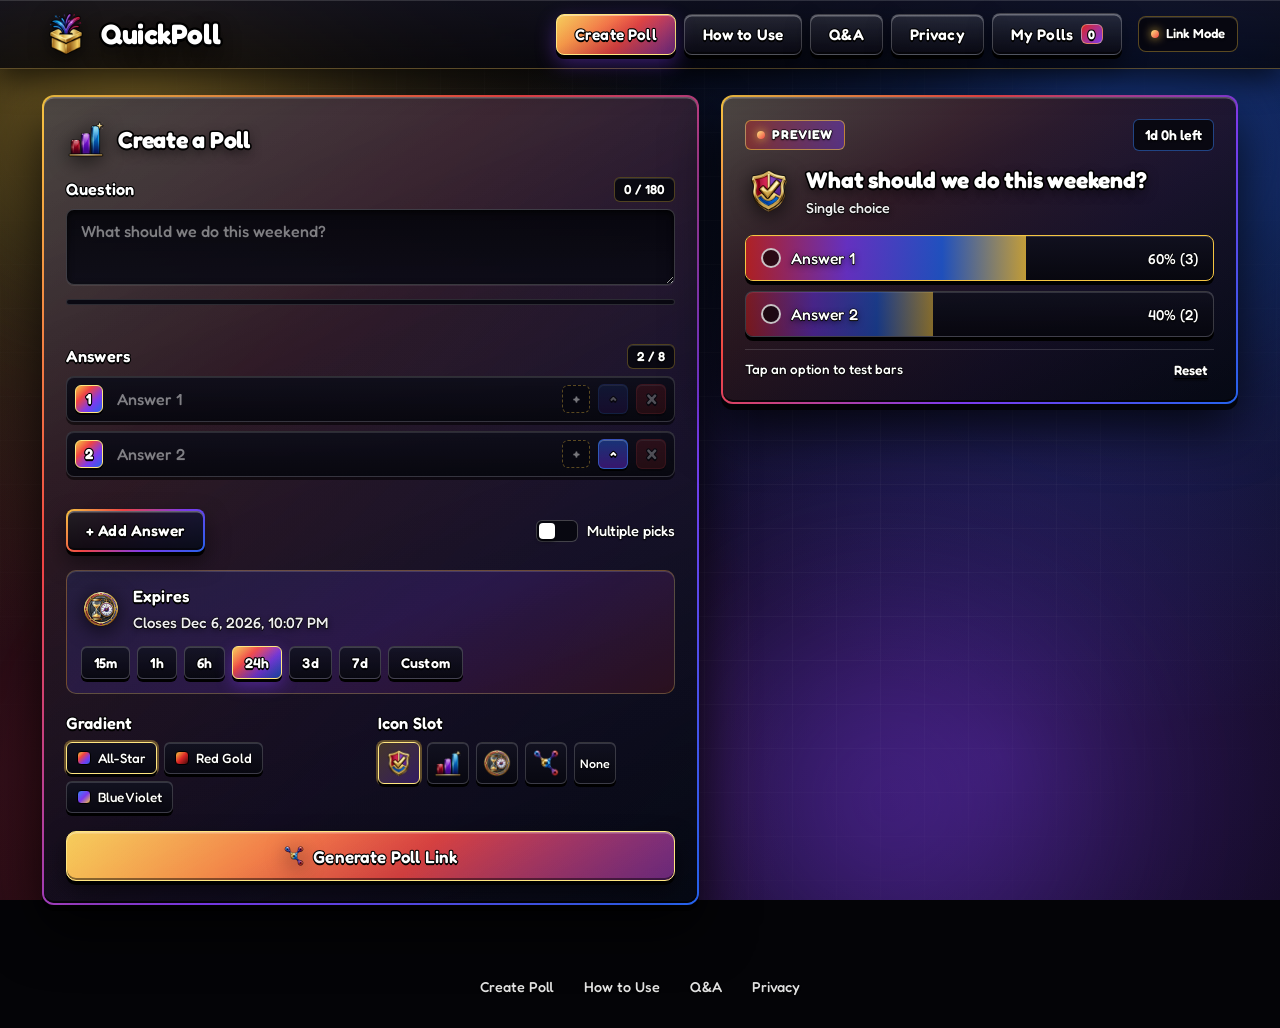
==== index.html @ a1d80330 "Redesign with 3D glass UI, tighter radii, normal Create Poll, Q&A, Privacy page, and concise copy Co" ====
<!DOCTYPE html>
<html lang="en">
<head>
  <meta charset="UTF-8" />
  <meta name="viewport" content="width=device-width, initial-scale=1.0" />
  <title>QuickPoll</title>
  <meta name="description" content="Create polls with custom expiration timers and shareable links." />
  <script async src="https://pagead2.googlesyndication.com/pagead/js/adsbygoogle.js?client=ca-pub-7516098019742511"
     crossorigin="anonymous"></script>
  <link rel="preconnect" href="https://fonts.googleapis.com" />
  <link rel="preconnect" href="https://fonts.gstatic.com" crossorigin />
  <link href="https://fonts.googleapis.com/css2?family=Fredoka:wght@400;500;600;700&display=swap" rel="stylesheet" />
  <link rel="icon" type="image/png" href="assets/logo.png?v=20261123" />
  <link rel="stylesheet" href="styles.css?v=20261123" />
</head>
<body class="theme-sovereign">
  <!-- Ambient Multi-Color Gradient Backdrop -->
  <div class="bg-aurora" aria-hidden="true">
    <div class="aurora-orb orb-gold"></div>
    <div class="aurora-orb orb-purple"></div>
    <div class="aurora-orb orb-blue"></div>
    <div class="aurora-orb orb-red"></div>
    <div class="bg-grid"></div>
  </div>

  <!-- Top Navigation Header -->
  <header class="site-header">
    <div class="header-inner">
      <a href="#create" id="brandHomeLink" class="brand-lockup" aria-label="QuickPoll Home">
        <!-- ICON SLOT: Brand Logo (transparent PNG) -->
        <span class="icon-slot icon-slot-logo" data-icon-slot="logo">
          <img src="assets/logo.png" alt="QuickPoll Logo" class="slot-img" />
        </span>
        <span class="brand-title stroke-display">QuickPoll</span>
      </a>

      <nav class="header-actions" aria-label="Primary navigation">
        <button type="button" id="navCreateBtn" class="btn btn-nav stroke-btn active" data-page="create">
          Create Poll
        </button>
        <button type="button" id="navHowToBtn" class="btn btn-nav stroke-btn" data-page="how-to-use">
          How to Use
        </button>
        <button type="button" id="navQaBtn" class="btn btn-nav stroke-btn" data-page="qa">
          Q&amp;A
        </button>
        <button type="button" id="navPrivacyBtn" class="btn btn-nav stroke-btn" data-page="privacy">
          Privacy
        </button>
        <button type="button" id="navSavedBtn" class="btn btn-nav stroke-btn" data-page="saved">
          My Polls <span id="savedCountBadge" class="count-pill">0</span>
        </button>

        <!-- ICON SLOT: Header Custom Badge (leave or place your own custom icon inside) -->
        <span class="icon-slot icon-slot-optional" data-icon-slot="custom-header" title="Custom icon slot">
          <!-- Add your own <img> or <svg> icon here -->
        </span>

        <span id="syncModeBadge" class="status-pill stroke-subtle" title="Storage and sync mode">
          <span class="pulse-dot"></span>
          <span id="syncModeText">Ready</span>
        </span>
      </nav>
    </div>
  </header>

  <!-- Live Feedback Toast -->
  <div id="toastBanner" class="toast-banner stroke-btn" role="status" aria-live="polite"></div>

  <!-- MAIN SINGLE-PAGE APPLICATION -->
  <main class="app-shell">

    <!-- ==================== VIEW 1: CREATE POLL STUDIO ==================== -->
    <section id="createView" class="view-section active" aria-labelledby="createHeading">
      <div class="workspace-grid">

        <!-- LEFT: POLL FORM -->
        <form id="pollForm" class="glass-card builder-card" novalidate>
          <div class="card-header-row">
            <!-- ICON SLOT: Create Poll Icon -->
            <div class="icon-slot icon-slot-md" data-icon-slot="question">
              <img src="assets/icon-poll.png" alt="Poll Icon" class="slot-img" />
            </div>
            <div>
              <h1 id="createHeading" class="card-title stroke-heading">Create a Poll</h1>
            </div>
          </div>

          <!-- Question -->
          <div class="field-group">
            <div class="label-row">
              <label for="questionInput" class="field-label stroke-label">Question</label>
              <span id="questionCharCount" class="live-counter stroke-subtle">0 / 180</span>
            </div>
            <textarea
              id="questionInput"
              class="field-input field-textarea stroke-body"
              rows="2"
              maxlength="180"
              placeholder="What should we do this weekend?"
              required
            ></textarea>
            <div class="live-meter-track">
              <div id="questionMeterFill" class="live-meter-fill"></div>
            </div>
            <div id="questionFeedback" class="field-feedback stroke-subtle"></div>
          </div>

          <!-- Answers -->
          <div class="field-group">
            <div class="label-row">
              <label class="field-label stroke-label">Answers</label>
              <span id="optionCountStatus" class="live-counter stroke-subtle">2 / 8</span>
            </div>

            <div id="optionsList" class="options-builder-list"></div>

            <div id="answersFeedback" class="field-feedback stroke-subtle"></div>

            <div class="option-actions-row">
              <button type="button" id="addOptionBtn" class="btn btn-outline-gradient stroke-btn">
                + Add Answer
              </button>
              <label class="toggle-chip stroke-subtle">
                <input type="checkbox" id="multiChoiceToggle" />
                <span class="toggle-track"><span class="toggle-thumb"></span></span>
                <span>Multiple picks</span>
              </label>
            </div>
          </div>

          <!-- Expiry -->
          <div class="field-group expiry-panel">
            <div class="card-header-row compact">
              <!-- ICON SLOT: Expiry Timer Icon -->
              <div class="icon-slot icon-slot-md" data-icon-slot="expiry">
                <img src="assets/icon-timer.png" alt="Timer Icon" class="slot-img" />
              </div>
              <div>
                <label class="field-label stroke-label">Expires</label>
                <p id="expiryLiveSummary" class="card-desc stroke-body">In 24 hours</p>
              </div>
            </div>

            <div class="preset-pills" role="group" aria-label="Expiry presets">
              <button type="button" class="preset-pill stroke-btn" data-minutes="15">15m</button>
              <button type="button" class="preset-pill stroke-btn" data-minutes="60">1h</button>
              <button type="button" class="preset-pill stroke-btn" data-minutes="360">6h</button>
              <button type="button" class="preset-pill stroke-btn active" data-minutes="1440">24h</button>
              <button type="button" class="preset-pill stroke-btn" data-minutes="4320">3d</button>
              <button type="button" class="preset-pill stroke-btn" data-minutes="10080">7d</button>
              <button type="button" class="preset-pill stroke-btn" data-minutes="custom">Custom</button>
            </div>

            <div id="customDateWrap" class="custom-date-wrap hidden">
              <input type="datetime-local" id="customExpiryInput" class="field-input stroke-body" aria-label="Custom expiration date and time" />
            </div>
          </div>

          <!-- Gradient & Icon Slot -->
          <div class="field-group style-row">
            <div class="style-col">
              <span class="field-label stroke-label">Gradient</span>
              <div class="theme-swatches" role="group" aria-label="Poll gradient">
                <button type="button" class="swatch-btn active" data-theme="sovereign">
                  <span class="swatch-dot swatch-sovereign"></span>
                  <span class="stroke-subtle">All-Star</span>
                </button>
                <button type="button" class="swatch-btn" data-theme="crimson-gold">
                  <span class="swatch-dot swatch-crimson"></span>
                  <span class="stroke-subtle">Red Gold</span>
                </button>
                <button type="button" class="swatch-btn" data-theme="cobalt-purple">
                  <span class="swatch-dot swatch-cobalt"></span>
                  <span class="stroke-subtle">Blue Violet</span>
                </button>
              </div>
            </div>

            <div class="style-col">
              <span class="field-label stroke-label">Icon Slot</span>
              <div class="icon-picker-row" role="group" aria-label="Poll icon">
                <button type="button" class="icon-pick-btn active" data-icon="assets/icon-vote.png" title="Vote Shield">
                  <img src="assets/icon-vote.png" alt="Vote Shield" />
                </button>
                <button type="button" class="icon-pick-btn" data-icon="assets/icon-poll.png" title="Poll Bars">
                  <img src="assets/icon-poll.png" alt="Poll Bars" />
                </button>
                <button type="button" class="icon-pick-btn" data-icon="assets/icon-timer.png" title="Timer">
                  <img src="assets/icon-timer.png" alt="Timer" />
                </button>
                <button type="button" class="icon-pick-btn" data-icon="assets/icon-share.png" title="Share Pulse">
                  <img src="assets/icon-share.png" alt="Share Pulse" />
                </button>
                <button type="button" class="icon-pick-btn icon-pick-empty" data-icon="" title="None">
                  <span class="stroke-subtle">None</span>
                </button>
              </div>
            </div>
          </div>

          <!-- Generate CTA -->
          <div class="submit-row">
            <button type="submit" id="generatePollBtn" class="btn btn-primary-gradient btn-lg stroke-btn">
              <!-- ICON SLOT: Share CTA Icon -->
              <span class="icon-slot icon-slot-sm" data-icon-slot="share-cta">
                <img src="assets/icon-share.png" alt="" class="slot-img" />
              </span>
              <span>Generate Poll Link</span>
            </button>
          </div>
        </form>

        <!-- RIGHT: LIVE PREVIEW & SHARE RESULT -->
        <aside class="preview-column" aria-label="Live Poll Preview">
          <div id="livePreviewCard" class="glass-card preview-card">
            <div class="preview-top-bar">
              <span class="live-badge stroke-subtle">
                <span class="pulse-dot"></span>
                Preview
              </span>
              <span id="previewCountdown" class="countdown-chip stroke-subtle">23h 59m left</span>
            </div>

            <div class="poll-display-head">
              <!-- ICON SLOT: Preview Poll Icon -->
              <div id="previewIconSlot" class="icon-slot icon-slot-lg" data-icon-slot="preview-badge">
                <img id="previewIconImg" src="assets/icon-vote.png" alt="Poll Badge Icon" class="slot-img" />
              </div>
              <div class="poll-head-text">
                <h2 id="previewQuestion" class="poll-question stroke-heading">
                  What should we do this weekend?
                </h2>
                <p id="previewMeta" class="poll-meta stroke-body">Single choice</p>
              </div>
            </div>

            <div id="previewOptionsList" class="preview-options-list"></div>

            <div class="preview-footer-note">
              <span class="stroke-subtle">Tap an option to test bars</span>
              <button type="button" id="resetPreviewVotesBtn" class="text-link-btn stroke-subtle">Reset</button>
            </div>
          </div>

          <div id="shareResultCard" class="glass-card share-card hidden">
            <div class="card-header-row compact">
              <!-- ICON SLOT: Share Result Icon -->
              <div class="icon-slot icon-slot-md" data-icon-slot="share-result">
                <img src="assets/icon-share.png" alt="Share Icon" class="slot-img" />
              </div>
              <div>
                <h3 class="card-title stroke-heading">Poll Link Ready</h3>
              </div>
            </div>

            <div class="share-url-box">
              <input type="text" id="generatedUrlInput" class="field-input url-input stroke-body" readonly />
              <button type="button" id="copyLinkBtn" class="btn btn-gold stroke-btn">Copy</button>
            </div>

            <div class="share-action-buttons">
              <button type="button" id="openPollPageBtn" class="btn btn-primary-gradient stroke-btn">
                Open Poll
              </button>
              <button type="button" id="nativeShareBtn" class="btn btn-dark stroke-btn">
                Share
              </button>
            </div>
          </div>
        </aside>

      </div>
    </section>

    <!-- ==================== VIEW 2: HOW TO USE PAGE ==================== -->
    <section id="howToView" class="view-section" aria-labelledby="howToHeading">
      <div class="page-narrow">
        <div class="glass-card page-banner">
          <div class="icon-slot icon-slot-lg" data-icon-slot="howto-hero">
            <img src="assets/logo.png" alt="QuickPoll" class="slot-img" />
          </div>
          <div>
            <h1 id="howToHeading" class="page-title stroke-display">How to Use QuickPoll</h1>
            <p class="card-desc stroke-body">Four steps from question to live results.</p>
          </div>
        </div>

        <div class="howto-steps-grid">
          <article class="glass-card howto-step-card">
            <div class="howto-step-head">
              <span class="step-badge stroke-btn">01</span>
              <div class="icon-slot icon-slot-md" data-icon-slot="howto-1">
                <img src="assets/icon-poll.png" alt="Question" class="slot-img" />
              </div>
            </div>
            <h2 class="card-title stroke-heading">Enter Question &amp; Answers</h2>
            <p class="card-desc stroke-body">
              Write your question and 2 to 8 answers. Choose single or multiple picks and watch the live preview update.
            </p>
          </article>

          <article class="glass-card howto-step-card">
            <div class="howto-step-head">
              <span class="step-badge stroke-btn">02</span>
              <div class="icon-slot icon-slot-md" data-icon-slot="howto-2">
                <img src="assets/icon-timer.png" alt="Timer" class="slot-img" />
              </div>
            </div>
            <h2 class="card-title stroke-heading">Pick an Expiry Time</h2>
            <p class="card-desc stroke-body">
              Select a preset duration or set an exact date and time. Voting closes automatically when the timer ends.
            </p>
          </article>

          <article class="glass-card howto-step-card">
            <div class="howto-step-head">
              <span class="step-badge stroke-btn">03</span>
              <div class="icon-slot icon-slot-md" data-icon-slot="howto-3">
                <img src="assets/icon-share.png" alt="Share" class="slot-img" />
              </div>
            </div>
            <h2 class="card-title stroke-heading">Send the Unique Link</h2>
            <p class="card-desc stroke-body">
              Click Generate Poll Link and send the URL to friends. Every poll opens on its own clean voting page.
            </p>
          </article>

          <article class="glass-card howto-step-card">
            <div class="howto-step-head">
              <span class="step-badge stroke-btn">04</span>
              <div class="icon-slot icon-slot-md" data-icon-slot="howto-4">
                <img src="assets/icon-vote.png" alt="Results" class="slot-img" />
              </div>
            </div>
            <h2 class="card-title stroke-heading">Track Live Results</h2>
            <p class="card-desc stroke-body">
              Reopen any poll anytime from My Polls to check live tallies, remaining time, or copy the link again.
            </p>
          </article>
        </div>

        <div class="page-cta-row">
          <button type="button" class="btn btn-primary-gradient btn-lg stroke-btn jump-create-btn">
            Create a Poll
          </button>
        </div>
      </div>
    </section>

    <!-- ==================== VIEW 3: QUESTIONS & ANSWERS PAGE ==================== -->
    <section id="qaView" class="view-section" aria-labelledby="qaHeading">
      <div class="page-narrow">
        <div class="glass-card page-banner">
          <div class="icon-slot icon-slot-lg" data-icon-slot="qa-hero">
            <img src="assets/icon-vote.png" alt="Q&A" class="slot-img" />
          </div>
          <div>
            <h1 id="qaHeading" class="page-title stroke-display">Questions &amp; Answers</h1>
            <p class="card-desc stroke-body">Common questions about creating and sharing polls.</p>
          </div>
        </div>

        <div class="glass-card faq-card">
          <div class="faq-list">
            <div class="faq-item open">
              <button type="button" class="faq-trigger stroke-label" aria-expanded="true">
                <span>Do I need an account to make or vote on a poll?</span>
                <span class="faq-plus">+</span>
              </button>
              <div class="faq-body">
                <p class="stroke-body">
                  No. You can create a poll, generate its link, and share it with friends immediately without signing up.
                </p>
              </div>
            </div>

            <div class="faq-item">
              <button type="button" class="faq-trigger stroke-label" aria-expanded="false">
                <span>How do friends see and vote on my poll?</span>
                <span class="faq-plus">+</span>
              </button>
              <div class="faq-body">
                <p class="stroke-body">
                  When you click Generate Poll Link, QuickPoll creates a unique URL for that poll. Anyone who opens that link sees your question, answers, and live countdown timer. When hosted with PHP active on Hostinger, votes from all friends sync together automatically.
                </p>
              </div>
            </div>

            <div class="faq-item">
              <button type="button" class="faq-trigger stroke-label" aria-expanded="false">
                <span>What happens when a poll expires?</span>
                <span class="faq-plus">+</span>
              </button>
              <div class="faq-body">
                <p class="stroke-body">
                  Once the countdown reaches zero, the poll switches to EXPIRED, voting locks automatically, and visitors only see the final results.
                </p>
              </div>
            </div>

            <div class="faq-item">
              <button type="button" class="faq-trigger stroke-label" aria-expanded="false">
                <span>Can voters choose more than one answer?</span>
                <span class="faq-plus">+</span>
              </button>
              <div class="faq-body">
                <p class="stroke-body">
                  Yes. Enable Multiple picks on the Create Poll page before generating your link to let friends select several answers.
                </p>
              </div>
            </div>

            <div class="faq-item">
              <button type="button" class="faq-trigger stroke-label" aria-expanded="false">
                <span>Can I vote more than once on the same poll?</span>
                <span class="faq-plus">+</span>
              </button>
              <div class="faq-body">
                <p class="stroke-body">
                  Each browser stores a record of your submitted pick for that poll ID and locks the vote button afterward so accidental double-voting is prevented.
                </p>
              </div>
            </div>

            <div class="faq-item">
              <button type="button" class="faq-trigger stroke-label" aria-expanded="false">
                <span>Where can I find polls I already made?</span>
                <span class="faq-plus">+</span>
              </button>
              <div class="faq-body">
                <p class="stroke-body">
                  Open the My Polls tab in the top bar to reopen any poll you generated on this device, copy its link, or remove it.
                </p>
              </div>
            </div>
          </div>
        </div>

        <div class="page-cta-row">
          <button type="button" class="btn btn-primary-gradient btn-lg stroke-btn jump-create-btn">
            Create a Poll
          </button>
        </div>
      </div>
    </section>

    <!-- ==================== VIEW 4: PRIVACY POLICY PAGE ==================== -->
    <section id="privacyView" class="view-section" aria-labelledby="privacyHeading">
      <div class="page-narrow">
        <div class="glass-card page-banner">
          <div class="icon-slot icon-slot-lg" data-icon-slot="privacy-hero">
            <img src="assets/icon-timer.png" alt="Privacy" class="slot-img" />
          </div>
          <div>
            <h1 id="privacyHeading" class="page-title stroke-display">Privacy Policy</h1>
            <p class="card-desc stroke-body">How poll data, browser storage, and ads work on QuickPoll.</p>
          </div>
        </div>

        <div class="glass-card policy-card">
          <div class="policy-section">
            <h2 class="card-title stroke-heading">1. Poll Data &amp; Local Storage</h2>
            <p class="stroke-body">
              QuickPoll does not require accounts, names, or email addresses. Polls you create are either encoded directly inside the shareable URL or saved on the host server solely to display the poll and count anonymous votes. Your browser's localStorage stores your created poll history and prevents duplicate votes from the same browser.
            </p>
          </div>

          <div class="policy-section">
            <h2 class="card-title stroke-heading">2. Shared Links</h2>
            <p class="stroke-body">
              Anyone with a poll's unique link can view that poll's question, answer options, expiration time, and total vote counts. Avoid including private or sensitive personal details inside poll questions or answers.
            </p>
          </div>

          <div class="policy-section">
            <h2 class="card-title stroke-heading">3. Cookies &amp; Google AdSense</h2>
            <p class="stroke-body">
              This website uses Google AdSense to display advertisements. Third-party vendors, including Google, use cookies to serve ads based on a user's prior visits to this website or other websites. Google's use of advertising cookies enables it and its partners to serve ads to visitors based on their visit to this site and/or other sites on the Internet.
            </p>
            <p class="stroke-body">
              Visitors may opt out of personalized advertising by visiting Google Ads Settings (adssettings.google.com) or by visiting aboutads.info.
            </p>
          </div>

          <div class="policy-section">
            <h2 class="card-title stroke-heading">4. Managing Your Data</h2>
            <p class="stroke-body">
              You can delete your saved polls anytime from the My Polls page or by clearing your browser site data.
            </p>
          </div>
        </div>
      </div>
    </section>

    <!-- ==================== VIEW 5: UNIQUE POLL PAGE ==================== -->
    <section id="pollView" class="view-section" aria-labelledby="activePollQuestion">
      <div class="poll-page-wrap">
        <div class="glass-card active-poll-card">
          <div class="poll-status-banner">
            <span id="activePollStatusPill" class="live-badge stroke-subtle">
              <span class="pulse-dot"></span>
              <span id="activePollStatusLabel">LIVE POLL</span>
            </span>

            <div class="countdown-box" aria-live="off">
              <!-- ICON SLOT: Active Timer Icon -->
              <span class="icon-slot icon-slot-sm" data-icon-slot="active-timer">
                <img src="assets/icon-timer.png" alt="" class="slot-img" />
              </span>
              <span id="activeCountdownText" class="countdown-readout stroke-label">00h : 00m : 00s</span>
            </div>
          </div>

          <div class="poll-display-head large">
            <!-- ICON SLOT: Active Poll Icon -->
            <div id="activePollIconSlot" class="icon-slot icon-slot-xl" data-icon-slot="active-poll-badge">
              <img id="activePollIconImg" src="assets/icon-vote.png" alt="Poll Icon" class="slot-img" />
            </div>
            <div class="poll-head-text">
              <h1 id="activePollQuestion" class="active-poll-title stroke-display">Loading poll...</h1>
              <p id="activePollSubtitle" class="poll-meta stroke-body"></p>
            </div>
          </div>

          <div id="activeOptionsContainer" class="active-options-list"></div>

          <div class="active-poll-actions">
            <button type="button" id="castVoteBtn" class="btn btn-primary-gradient btn-lg stroke-btn">
              <!-- ICON SLOT: Cast Vote Icon -->
              <span class="icon-slot icon-slot-sm" data-icon-slot="cast-vote">
                <img src="assets/icon-vote.png" alt="" class="slot-img" />
              </span>
              <span>Submit Vote</span>
            </button>
            <button type="button" id="toggleResultsViewBtn" class="btn btn-dark stroke-btn">
              View Results
            </button>
          </div>

          <div class="active-poll-footer">
            <div class="footer-stats">
              <span id="activeTotalVotes" class="total-votes-label stroke-label">0 Total Votes</span>
              <span id="activeExpiryDateText" class="expiry-exact-date stroke-subtle"></span>
            </div>

            <div class="footer-share-row">
              <button type="button" id="activeCopyLinkBtn" class="btn btn-gold stroke-btn">Copy Link</button>
              <button type="button" id="backToBuilderBtn" class="btn btn-outline-gradient stroke-btn">Create Poll</button>
            </div>
          </div>
        </div>
      </div>
    </section>

    <!-- ==================== VIEW 6: MY POLLS PAGE ==================== -->
    <section id="savedView" class="view-section" aria-labelledby="savedHeading">
      <div class="glass-card saved-card">
        <div class="saved-header">
          <div class="card-header-row compact">
            <!-- ICON SLOT: Saved Polls Icon -->
            <div class="icon-slot icon-slot-md" data-icon-slot="saved-polls">
              <img src="assets/icon-poll.png" alt="Saved Polls" class="slot-img" />
            </div>
            <div>
              <h1 id="savedHeading" class="card-title stroke-heading">My Polls</h1>
            </div>
          </div>
          <button type="button" id="savedBackBtn" class="btn btn-gold stroke-btn">+ New Poll</button>
        </div>

        <div id="savedPollsGrid" class="saved-polls-grid"></div>
      </div>
    </section>

  </main>

  <footer class="site-footer">
    <div class="footer-links">
      <button type="button" class="footer-nav-link stroke-subtle" data-page="create">Create Poll</button>
      <button type="button" class="footer-nav-link stroke-subtle" data-page="how-to-use">How to Use</button>
      <button type="button" class="footer-nav-link stroke-subtle" data-page="qa">Q&amp;A</button>
      <button type="button" class="footer-nav-link stroke-subtle" data-page="privacy">Privacy</button>
    </div>
  </footer>

  <script src="app.js?v=20261123"></script>
</body>
</html>
---- styles.css ----
/* ==========================================================================
   QuickPoll — 3D Glassmorphism | Gold / Black / Blue / Purple / Red
   Typography: Fredoka | Main Text: #FFFFFF | Outline: #000000 Black Stroke
   ========================================================================== */

:root {
  --bg-black: #040407;
  --bg-obsidian: #090912;
  --bg-glass: rgba(11, 11, 21, 0.72);
  --bg-glass-deep: rgba(7, 7, 14, 0.88);

  --gold-light: #ffe680;
  --gold: #f5c542;
  --gold-deep: #b47812;

  --blue-bright: #3b82f6;
  --blue: #1d4ed8;
  --blue-deep: #172554;

  --purple-bright: #a855f7;
  --purple: #7c3aed;
  --purple-deep: #3b0764;

  --red-bright: #ef4444;
  --red: #dc2626;
  --red-deep: #7f1d1d;

  --text-main: #ffffff;
  --stroke-black: #000000;

  --grad-master: linear-gradient(135deg, #f5c542 0%, #ef4444 32%, #7c3aed 66%, #2563eb 100%);
  --grad-glass-sheen: linear-gradient(155deg, rgba(255, 255, 255, 0.14) 0%, rgba(255, 255, 255, 0.03) 34%, rgba(0, 0, 0, 0.35) 100%);
  --grad-gold: linear-gradient(180deg, #ffe680 0%, #f5c542 52%, #b47812 100%);
  --grad-bar: linear-gradient(90deg, #dc2626 0%, #7c3aed 36%, #2563eb 70%, #f5c542 100%);
  --grad-crimson-gold: linear-gradient(135deg, #ffe680 0%, #ef4444 48%, #7f1d1d 100%);
  --grad-cobalt-purple: linear-gradient(135deg, #3b82f6 0%, #7c3aed 54%, #f5c542 100%);

  /* Tighter, sharper corner radii */
  --radius-xl: 12px;
  --radius-lg: 10px;
  --radius-md: 8px;
  --radius-sm: 6px;

  --shadow-3d-glass:
    0 24px 54px rgba(0, 0, 0, 0.82),
    0 6px 0 rgba(0, 0, 0, 0.72),
    inset 0 1.5px 0 rgba(255, 255, 255, 0.28),
    inset 0 -2px 0 rgba(0, 0, 0, 0.65);

  --transition-fast: 180ms cubic-bezier(0.22, 1, 0.36, 1);
  --transition-juicy: 340ms cubic-bezier(0.34, 1.56, 0.64, 1);
}

body.theme-crimson-gold {
  --grad-master: var(--grad-crimson-gold);
  --grad-bar: linear-gradient(90deg, #7f1d1d 0%, #dc2626 48%, #f5c542 100%);
}

body.theme-cobalt-purple {
  --grad-master: var(--grad-cobalt-purple);
  --grad-bar: linear-gradient(90deg, #1d4ed8 0%, #7c3aed 56%, #f5c542 100%);
}

*,
*::before,
*::after {
  box-sizing: border-box;
}

button,
input,
textarea,
select {
  appearance: none;
  -webkit-appearance: none;
  font-family: 'Fredoka', system-ui, -apple-system, BlinkMacSystemFont, sans-serif;
  color: #ffffff;
  background-color: transparent;
}

html,
body {
  margin: 0;
  padding: 0;
  min-height: 100%;
  background-color: var(--bg-black);
  color: var(--text-main);
  font-family: 'Fredoka', system-ui, -apple-system, BlinkMacSystemFont, sans-serif;
  font-weight: 500;
  line-height: 1.45;
  overflow-x: hidden;
  -webkit-font-smoothing: antialiased;
}

/* ==========================================================================
   Fredoka Typography — White Main Text + Crisp Black Stroke
   ========================================================================== */

.stroke-display {
  color: #ffffff;
  font-weight: 700;
  letter-spacing: -0.015em;
  paint-order: stroke fill;
  -webkit-text-stroke: 4.5px #000000;
  text-shadow:
    0 3px 0 #000000,
    0 8px 20px rgba(0, 0, 0, 0.78);
}

.stroke-heading {
  color: #ffffff;
  font-weight: 700;
  letter-spacing: -0.01em;
  paint-order: stroke fill;
  -webkit-text-stroke: 3.2px #000000;
  text-shadow:
    0 2px 0 #000000,
    0 4px 12px rgba(0, 0, 0, 0.65);
}

.stroke-label,
.stroke-btn {
  color: #ffffff;
  font-weight: 600;
  letter-spacing: 0.01em;
  paint-order: stroke fill;
  -webkit-text-stroke: 2.2px #000000;
  text-shadow: 0 1.5px 0 #000000;
}

.stroke-body {
  color: #ffffff;
  font-weight: 500;
  paint-order: stroke fill;
  -webkit-text-stroke: 1.3px #000000;
  text-shadow:
    0 1px 0 #000000,
    0 2px 6px rgba(0, 0, 0, 0.75);
}

.stroke-subtle {
  color: #ffffff;
  font-weight: 500;
  paint-order: stroke fill;
  -webkit-text-stroke: 1.1px #000000;
  text-shadow: 0 1px 2px #000000;
}

/* ==========================================================================
   Rich Multi-Layer Aurora & Grid Backdrop
   ========================================================================== */

.bg-aurora {
  position: fixed;
  inset: 0;
  z-index: 0;
  overflow: hidden;
  pointer-events: none;
  background:
    radial-gradient(circle at 10% 12%, rgba(245, 197, 66, 0.25), transparent 40%),
    radial-gradient(circle at 88% 14%, rgba(37, 99, 235, 0.3), transparent 44%),
    radial-gradient(circle at 78% 84%, rgba(124, 58, 237, 0.34), transparent 46%),
    radial-gradient(circle at 16% 88%, rgba(220, 38, 38, 0.28), transparent 44%),
    linear-gradient(155deg, #030306 0%, #090916 52%, #030306 100%);
}

.aurora-orb {
  position: absolute;
  border-radius: 999px;
  filter: blur(88px);
  opacity: 0.48;
  animation: orbFloat 16s ease-in-out infinite alternate;
}

.orb-gold {
  width: 440px;
  height: 440px;
  top: -130px;
  left: -90px;
  background: radial-gradient(circle, #f5c542 0%, rgba(180, 120, 18, 0) 70%);
}

.orb-blue {
  width: 480px;
  height: 480px;
  top: -90px;
  right: -120px;
  background: radial-gradient(circle, #2563eb 0%, rgba(23, 37, 84, 0) 70%);
  animation-delay: -4s;
}

.orb-purple {
  width: 520px;
  height: 520px;
  bottom: -160px;
  right: 10%;
  background: radial-gradient(circle, #7c3aed 0%, rgba(59, 7, 100, 0) 70%);
  animation-delay: -8s;
}

.orb-red {
  width: 450px;
  height: 450px;
  bottom: -140px;
  left: 6%;
  background: radial-gradient(circle, #dc2626 0%, rgba(127, 29, 29, 0) 70%);
  animation-delay: -11s;
}

.bg-grid {
  position: absolute;
  inset: 0;
  background-image:
    linear-gradient(rgba(255, 255, 255, 0.03) 1px, transparent 1px),
    linear-gradient(90deg, rgba(255, 255, 255, 0.03) 1px, transparent 1px);
  background-size: 44px 44px;
  mask-image: radial-gradient(ellipse at center, black 38%, transparent 92%);
}

@keyframes orbFloat {
  0% { transform: translate3d(0, 0, 0) scale(1); }
  100% { transform: translate3d(32px, 24px, 0) scale(1.08); }
}

/* ==========================================================================
   3D Glass Header & Navigation
   ========================================================================== */

.site-header {
  position: sticky;
  top: 0;
  z-index: 40;
  backdrop-filter: blur(22px) saturate(150%);
  -webkit-backdrop-filter: blur(22px) saturate(150%);
  background:
    linear-gradient(180deg, rgba(16, 16, 30, 0.88) 0%, rgba(6, 6, 12, 0.82) 100%);
  border-bottom: 1.5px solid rgba(245, 197, 66, 0.32);
  box-shadow:
    0 10px 30px rgba(0, 0, 0, 0.65),
    inset 0 1px 0 rgba(255, 255, 255, 0.14);
}

.header-inner {
  max-width: 1240px;
  margin: 0 auto;
  padding: 10px 22px;
  display: flex;
  align-items: center;
  justify-content: space-between;
  gap: 14px;
  flex-wrap: wrap;
}

.brand-lockup {
  display: inline-flex;
  align-items: center;
  gap: 11px;
  text-decoration: none;
  transition: transform var(--transition-juicy);
}

.brand-lockup:hover {
  transform: scale(1.03);
}

.brand-title {
  font-size: 1.75rem;
  line-height: 1;
}

.header-actions {
  display: flex;
  align-items: center;
  gap: 8px;
  flex-wrap: wrap;
}

.btn-nav {
  background:
    linear-gradient(180deg, rgba(255, 255, 255, 0.1) 0%, rgba(10, 10, 20, 0.92) 100%);
  border: 1.5px solid rgba(255, 255, 255, 0.18);
  padding: 8px 14px;
  font-size: 0.94rem;
  border-radius: var(--radius-md);
  box-shadow:
    0 3px 0 #000000,
    inset 0 1px 0 rgba(255, 255, 255, 0.2);
}

.btn-nav.active {
  background:
    var(--grad-glass-sheen),
    var(--grad-master);
  background-size: 100% 100%, 180% 180%;
  border-color: var(--gold-light);
  box-shadow:
    0 4px 0 #000000,
    0 8px 20px rgba(124, 58, 237, 0.45),
    inset 0 1px 0 rgba(255, 255, 255, 0.42);
}

.status-pill {
  display: inline-flex;
  align-items: center;
  gap: 7px;
  padding: 7px 12px;
  border-radius: var(--radius-md);
  background: rgba(8, 8, 16, 0.92);
  border: 1.5px solid rgba(245, 197, 66, 0.35);
  box-shadow: inset 0 1px 0 rgba(255, 255, 255, 0.14);
  font-size: 0.82rem;
  font-weight: 600;
}

.pulse-dot {
  width: 8px;
  height: 8px;
  border-radius: 50%;
  background: linear-gradient(135deg, var(--gold-light), var(--red-bright));
  box-shadow: 0 0 10px rgba(245, 197, 66, 0.95);
  animation: pulseDot 1.6s ease-in-out infinite;
  flex-shrink: 0;
}

@keyframes pulseDot {
  0%, 100% { transform: scale(1); opacity: 1; }
  50% { transform: scale(1.35); opacity: 0.65; }
}

/* ==========================================================================
   Custom Transparent Icon Slots
   ========================================================================== */

.icon-slot {
  position: relative;
  display: inline-flex;
  align-items: center;
  justify-content: center;
  flex-shrink: 0;
  background: transparent;
}

.icon-slot .slot-img {
  width: 100%;
  height: 100%;
  object-fit: contain;
  display: block;
  filter: drop-shadow(0 4px 10px rgba(0, 0, 0, 0.72));
  transition: transform var(--transition-juicy);
}

.icon-slot:hover .slot-img {
  transform: scale(1.08) rotate(-3deg);
}

.icon-slot-logo { width: 48px; height: 48px; }
.icon-slot-xl { width: 60px; height: 60px; }
.icon-slot-lg { width: 48px; height: 48px; }
.icon-slot-md { width: 40px; height: 40px; }
.icon-slot-sm { width: 22px; height: 22px; }

.icon-slot-option {
  width: 28px;
  height: 28px;
  border-radius: var(--radius-sm);
  border: 1px dashed rgba(245, 197, 66, 0.35);
  background: rgba(8, 8, 16, 0.85);
}

.icon-slot-option:empty::after {
  content: '+';
  font-size: 0.85rem;
  font-weight: 600;
  color: rgba(255, 255, 255, 0.45);
}

.icon-slot-optional:empty {
  width: 36px;
  height: 36px;
  border-radius: var(--radius-sm);
  border: 1px dashed rgba(245, 197, 66, 0.35);
  background: rgba(8, 8, 16, 0.85);
}

.icon-slot.hidden-slot {
  display: none;
}

/* ==========================================================================
   3D Tactile Glass Buttons
   ========================================================================== */

.btn {
  position: relative;
  overflow: hidden;
  display: inline-flex;
  align-items: center;
  justify-content: center;
  gap: 8px;
  padding: 10px 18px;
  border-radius: var(--radius-md);
  border: 1.5px solid rgba(255, 255, 255, 0.22);
  font-family: inherit;
  font-size: 0.96rem;
  font-weight: 600;
  cursor: pointer;
  box-shadow:
    0 4px 0 #000000,
    0 10px 22px rgba(0, 0, 0, 0.5),
    inset 0 1.5px 0 rgba(255, 255, 255, 0.32),
    inset 0 -2px 0 rgba(0, 0, 0, 0.45);
  transition:
    transform var(--transition-juicy),
    box-shadow var(--transition-fast),
    border-color var(--transition-fast),
    filter var(--transition-fast);
  user-select: none;
  text-decoration: none;
}

.btn::before {
  content: '';
  position: absolute;
  top: 0;
  left: -115%;
  width: 60%;
  height: 100%;
  background: linear-gradient(120deg, transparent, rgba(255, 255, 255, 0.26), transparent);
  transform: skewX(-20deg);
  transition: left 500ms ease;
  pointer-events: none;
}

.btn:hover::before {
  left: 145%;
}

.btn:hover {
  transform: translateY(-2px);
  filter: brightness(1.08);
  box-shadow:
    0 6px 0 #000000,
    0 14px 28px rgba(124, 58, 237, 0.36),
    inset 0 1.5px 0 rgba(255, 255, 255, 0.42);
}

.btn:active {
  transform: translateY(2px);
  box-shadow:
    0 1px 0 #000000,
    0 4px 10px rgba(0, 0, 0, 0.6),
    inset 0 1px 0 rgba(255, 255, 255, 0.22);
}

.btn-lg {
  padding: 13px 22px;
  font-size: 1.06rem;
  border-radius: var(--radius-lg);
}

.btn-primary-gradient {
  background:
    var(--grad-glass-sheen),
    var(--grad-master);
  background-size: 100% 100%, 180% 180%;
  border-color: var(--gold-light);
  animation: gradientShift 6s ease infinite;
}

.btn-gold {
  background:
    var(--grad-glass-sheen),
    var(--grad-gold);
  border-color: var(--gold-light);
}

.btn-dark {
  background: linear-gradient(180deg, rgba(26, 26, 48, 0.92) 0%, rgba(9, 9, 18, 0.96) 100%);
  border-color: rgba(124, 58, 237, 0.55);
}

.btn-outline-gradient {
  background:
    linear-gradient(180deg, rgba(18, 18, 34, 0.92), rgba(8, 8, 16, 0.96)) padding-box,
    var(--grad-master) border-box;
  border: 2px solid transparent;
}

.count-pill {
  display: inline-flex;
  align-items: center;
  justify-content: center;
  min-width: 22px;
  height: 20px;
  padding: 0 6px;
  border-radius: var(--radius-sm);
  background: linear-gradient(135deg, var(--red), var(--purple));
  border: 1px solid rgba(255, 226, 122, 0.45);
  font-size: 0.76rem;
  font-weight: 700;
}

@keyframes gradientShift {
  0% { background-position: 0% 50%, 0% 50%; }
  50% { background-position: 0% 50%, 100% 50%; }
  100% { background-position: 0% 50%, 0% 50%; }
}

/* ==========================================================================
   Shell, Views & 3D Frosted Glass Cards
   ========================================================================== */

.app-shell {
  position: relative;
  z-index: 10;
  max-width: 1240px;
  margin: 0 auto;
  padding: 26px 22px 56px;
}

.view-section {
  display: none;
}

.view-section.active {
  display: block;
  animation: pageSpringIn 360ms cubic-bezier(0.34, 1.56, 0.64, 1);
}

@keyframes pageSpringIn {
  0% {
    opacity: 0;
    transform: translateY(12px) scale(0.985);
  }
  100% {
    opacity: 1;
    transform: translateY(0) scale(1);
  }
}

.juicy-pop {
  animation: juicyPop 340ms cubic-bezier(0.34, 1.56, 0.64, 1);
}

@keyframes juicyPop {
  0% { transform: scale(0.98); }
  50% { transform: scale(1.018); }
  100% { transform: scale(1); }
}

.workspace-grid {
  display: grid;
  grid-template-columns: minmax(0, 1.12fr) minmax(0, 0.88fr);
  gap: 22px;
  align-items: start;
}

/* 3D Frosted Glass Card */
.glass-card {
  position: relative;
  border-radius: var(--radius-xl);
  padding: 22px;
  background:
    var(--grad-glass-sheen) padding-box,
    linear-gradient(160deg, rgba(16, 16, 32, 0.86) 0%, rgba(6, 6, 13, 0.92) 100%) padding-box,
    var(--grad-master) border-box;
  border: 2px solid transparent;
  box-shadow: var(--shadow-3d-glass);
  backdrop-filter: blur(22px) saturate(145%);
  -webkit-backdrop-filter: blur(22px) saturate(145%);
}

.card-header-row {
  display: flex;
  align-items: center;
  gap: 12px;
  margin-bottom: 18px;
}

.card-header-row.compact {
  margin-bottom: 12px;
}

.card-title {
  margin: 0;
  font-size: 1.45rem;
  line-height: 1.15;
}

.card-desc {
  margin: 3px 0 0;
  font-size: 0.94rem;
  opacity: 0.92;
}

.page-narrow {
  max-width: 880px;
  margin: 0 auto;
  display: flex;
  flex-direction: column;
  gap: 18px;
}

.page-banner {
  display: flex;
  align-items: center;
  gap: 16px;
  flex-wrap: wrap;
}

.page-title {
  margin: 0;
  font-size: clamp(1.7rem, 3vw, 2.3rem);
  line-height: 1.1;
}

.page-cta-row {
  display: flex;
  justify-content: center;
  margin-top: 4px;
}

/* ==========================================================================
   Form Inputs & Live Feedback
   ========================================================================== */

.field-group {
  margin-bottom: 18px;
}

.label-row {
  display: flex;
  align-items: center;
  justify-content: space-between;
  gap: 10px;
  margin-bottom: 7px;
}

.field-label {
  font-size: 1.02rem;
}

.live-counter {
  font-size: 0.82rem;
  font-weight: 600;
  padding: 2px 9px;
  border-radius: var(--radius-sm);
  background: rgba(8, 8, 16, 0.92);
  border: 1.5px solid rgba(245, 197, 66, 0.3);
  box-shadow: inset 0 1px 0 rgba(255, 255, 255, 0.14);
}

.live-counter.warn {
  border-color: var(--red-bright);
  background: rgba(127, 29, 29, 0.85);
}

.field-input {
  width: 100%;
  padding: 11px 14px;
  border-radius: var(--radius-md);
  border: 1.5px solid rgba(255, 255, 255, 0.2);
  background: linear-gradient(180deg, rgba(6, 6, 12, 0.94), rgba(11, 11, 22, 0.9));
  box-shadow:
    inset 0 2px 6px rgba(0, 0, 0, 0.75),
    0 1px 0 rgba(255, 255, 255, 0.08);
  font-family: inherit;
  font-size: 1rem;
  font-weight: 500;
  transition: border-color var(--transition-fast), box-shadow var(--transition-fast);
}

.field-input.stroke-body {
  -webkit-text-stroke: 0.9px #000000;
  text-shadow: 0 1px 2px #000000;
}

.field-input::placeholder {
  color: rgba(255, 255, 255, 0.48);
  -webkit-text-stroke: 0;
  text-shadow: none;
}

.field-input:focus {
  outline: none;
  border-color: var(--gold);
  box-shadow:
    inset 0 2px 6px rgba(0, 0, 0, 0.75),
    0 0 0 3px rgba(245, 197, 66, 0.25),
    0 0 20px rgba(124, 58, 237, 0.3);
}

.field-input.is-invalid {
  border-color: var(--red-bright);
  box-shadow: 0 0 0 3px rgba(239, 68, 68, 0.3);
  animation: shakeInvalid 340ms ease;
}

@keyframes shakeInvalid {
  0%, 100% { transform: translateX(0); }
  25% { transform: translateX(-5px); }
  75% { transform: translateX(5px); }
}

.field-textarea {
  resize: vertical;
  min-height: 76px;
}

.live-meter-track {
  margin-top: 8px;
  width: 100%;
  height: 6px;
  border-radius: var(--radius-sm);
  background: rgba(8, 8, 16, 0.94);
  border: 1px solid rgba(255, 255, 255, 0.14);
  overflow: hidden;
}

.live-meter-fill {
  width: 0%;
  height: 100%;
  background: var(--grad-bar);
  transition: width 320ms cubic-bezier(0.34, 1.56, 0.64, 1);
}

.field-feedback {
  margin-top: 5px;
  font-size: 0.84rem;
  min-height: 16px;
}

/* Answer Option Rows */
.options-builder-list {
  display: flex;
  flex-direction: column;
  gap: 9px;
  margin-bottom: 8px;
}

.option-row {
  display: flex;
  align-items: center;
  gap: 8px;
  padding: 6px 8px;
  border-radius: var(--radius-md);
  background: linear-gradient(180deg, rgba(14, 14, 26, 0.9), rgba(7, 7, 14, 0.95));
  border: 1.5px solid rgba(255, 255, 255, 0.16);
  box-shadow:
    0 3px 0 rgba(0, 0, 0, 0.55),
    inset 0 1px 0 rgba(255, 255, 255, 0.12);
  transition: border-color var(--transition-fast), transform var(--transition-juicy);
  animation: optionSlideIn 260ms cubic-bezier(0.34, 1.56, 0.64, 1) backwards;
}

.option-row:focus-within {
  border-color: var(--gold);
  transform: translateX(2px);
}

@keyframes optionSlideIn {
  from { opacity: 0; transform: translateY(8px) scale(0.96); }
  to { opacity: 1; transform: translateY(0) scale(1); }
}

.option-badge {
  width: 28px;
  height: 28px;
  border-radius: var(--radius-sm);
  display: inline-flex;
  align-items: center;
  justify-content: center;
  font-weight: 700;
  font-size: 0.9rem;
  flex-shrink: 0;
  background: var(--grad-master);
  border: 1px solid var(--gold-light);
  box-shadow: 0 2px 0 #000000;
}

.option-input {
  flex: 1;
  border: none;
  background: transparent;
  box-shadow: none;
  padding: 6px;
}

.option-input:focus {
  box-shadow: none;
}

.reorder-btn,
.remove-option-btn {
  width: 30px;
  height: 30px;
  border-radius: var(--radius-sm);
  font-family: inherit;
  font-size: 0.86rem;
  font-weight: 700;
  cursor: pointer;
  flex-shrink: 0;
  box-shadow: 0 2px 0 #000000, inset 0 1px 0 rgba(255, 255, 255, 0.24);
  transition: transform var(--transition-juicy), opacity var(--transition-fast);
}

.reorder-btn {
  border: 1px solid rgba(59, 130, 246, 0.55);
  background: linear-gradient(180deg, rgba(37, 99, 235, 0.45), rgba(76, 29, 149, 0.7));
}

.remove-option-btn {
  border: 1px solid rgba(239, 68, 68, 0.55);
  background: linear-gradient(180deg, rgba(220, 38, 38, 0.5), rgba(127, 29, 29, 0.8));
}

.reorder-btn:hover:not(:disabled),
.remove-option-btn:hover:not(:disabled) {
  transform: scale(1.08);
}

.reorder-btn:disabled,
.remove-option-btn:disabled {
  opacity: 0.28;
  cursor: not-allowed;
}

.option-actions-row {
  display: flex;
  align-items: center;
  justify-content: space-between;
  gap: 12px;
  flex-wrap: wrap;
  margin-top: 8px;
}

/* Custom Toggle Switch */
.toggle-chip {
  display: inline-flex;
  align-items: center;
  gap: 9px;
  cursor: pointer;
  font-size: 0.92rem;
  user-select: none;
}

.toggle-chip input {
  position: absolute;
  opacity: 0;
  pointer-events: none;
}

.toggle-track {
  width: 42px;
  height: 22px;
  border-radius: var(--radius-sm);
  padding: 2px;
  background: rgba(8, 8, 16, 0.94);
  border: 1.5px solid rgba(255, 255, 255, 0.24);
  display: inline-flex;
  align-items: center;
  transition: background var(--transition-fast);
}

.toggle-thumb {
  width: 16px;
  height: 16px;
  border-radius: 4px;
  background: #ffffff;
  box-shadow: 0 2px 4px rgba(0, 0, 0, 0.7);
  transition: transform var(--transition-juicy);
}

.toggle-chip input:checked + .toggle-track {
  background: var(--grad-master);
  border-color: var(--gold);
}

.toggle-chip input:checked + .toggle-track .toggle-thumb {
  transform: translateX(20px);
}

/* Expiry Presets */
.expiry-panel {
  padding: 14px;
  border-radius: var(--radius-lg);
  background: linear-gradient(155deg, rgba(29, 78, 216, 0.16), rgba(124, 58, 237, 0.18), rgba(220, 38, 38, 0.14));
  border: 1.5px solid rgba(245, 197, 66, 0.3);
  box-shadow: inset 0 1px 0 rgba(255, 255, 255, 0.15);
}

.preset-pills {
  display: flex;
  flex-wrap: wrap;
  gap: 7px;
}

.preset-pill {
  padding: 7px 12px;
  border-radius: var(--radius-sm);
  border: 1.5px solid rgba(255, 255, 255, 0.2);
  background: linear-gradient(180deg, rgba(20, 20, 36, 0.9), rgba(8, 8, 16, 0.96));
  box-shadow: 0 3px 0 #000000, inset 0 1px 0 rgba(255, 255, 255, 0.18);
  font-family: inherit;
  font-size: 0.88rem;
  font-weight: 600;
  cursor: pointer;
  transition: all var(--transition-juicy);
}

.preset-pill:hover {
  border-color: var(--gold);
  transform: translateY(-2px);
}

.preset-pill.active {
  background: var(--grad-glass-sheen), var(--grad-master);
  border-color: var(--gold-light);
  box-shadow: 0 3px 0 #000000, 0 6px 16px rgba(124, 58, 237, 0.45);
}

.custom-date-wrap {
  margin-top: 10px;
}

.hidden {
  display: none !important;
}

/* Gradient Swatches & Icon Picker */
.style-row {
  display: grid;
  grid-template-columns: 1fr 1fr;
  gap: 14px;
}

.style-col {
  display: flex;
  flex-direction: column;
  gap: 7px;
}

.theme-swatches,
.icon-picker-row {
  display: flex;
  flex-wrap: wrap;
  gap: 7px;
}

.swatch-btn {
  display: inline-flex;
  align-items: center;
  gap: 7px;
  padding: 7px 10px;
  border-radius: var(--radius-sm);
  border: 1.5px solid rgba(255, 255, 255, 0.18);
  background: linear-gradient(180deg, rgba(18, 18, 32, 0.92), rgba(8, 8, 16, 0.96));
  box-shadow: 0 3px 0 #000000, inset 0 1px 0 rgba(255, 255, 255, 0.15);
  font-family: inherit;
  font-size: 0.84rem;
  font-weight: 600;
  cursor: pointer;
  transition: all var(--transition-juicy);
}

.swatch-btn:hover {
  transform: translateY(-2px);
}

.swatch-btn.active {
  border-color: var(--gold-light);
  box-shadow: 0 3px 0 #000000, 0 0 0 2px rgba(245, 197, 66, 0.35);
}

.swatch-dot {
  width: 14px;
  height: 14px;
  border-radius: 4px;
  border: 1.5px solid #000000;
}

.swatch-sovereign { background: linear-gradient(135deg, #f5c542, #ef4444, #7c3aed, #2563eb); }
.swatch-crimson { background: linear-gradient(135deg, #f5c542, #dc2626, #450a0a); }
.swatch-cobalt { background: linear-gradient(135deg, #3b82f6, #7c3aed, #f5c542); }

.icon-pick-btn {
  width: 42px;
  height: 42px;
  padding: 5px;
  border-radius: var(--radius-sm);
  border: 1.5px solid rgba(255, 255, 255, 0.18);
  background: linear-gradient(180deg, rgba(18, 18, 32, 0.92), rgba(8, 8, 16, 0.96));
  box-shadow: 0 3px 0 #000000, inset 0 1px 0 rgba(255, 255, 255, 0.15);
  display: inline-flex;
  align-items: center;
  justify-content: center;
  cursor: pointer;
  font-family: inherit;
  font-size: 0.78rem;
  font-weight: 600;
  transition: all var(--transition-juicy);
}

.icon-pick-btn:hover {
  transform: translateY(-2px);
}

.icon-pick-btn img {
  width: 100%;
  height: 100%;
  object-fit: contain;
}

.icon-pick-btn.active {
  border-color: var(--gold-light);
  background: linear-gradient(135deg, rgba(245, 197, 66, 0.22), rgba(124, 58, 237, 0.32));
  box-shadow: 0 3px 0 #000000, 0 0 0 2px rgba(245, 197, 66, 0.35);
}

.submit-row .btn {
  width: 100%;
}

/* ==========================================================================
   Live Preview & Active Poll Display
   ========================================================================== */

.preview-column {
  display: flex;
  flex-direction: column;
  gap: 16px;
  position: sticky;
  top: 86px;
}

.preview-top-bar,
.poll-status-banner {
  display: flex;
  align-items: center;
  justify-content: space-between;
  gap: 10px;
  margin-bottom: 16px;
  flex-wrap: wrap;
}

.live-badge {
  display: inline-flex;
  align-items: center;
  gap: 7px;
  padding: 5px 11px;
  border-radius: var(--radius-sm);
  background: linear-gradient(90deg, rgba(220, 38, 38, 0.38), rgba(124, 58, 237, 0.42));
  border: 1.5px solid rgba(245, 197, 66, 0.58);
  font-size: 0.8rem;
  font-weight: 700;
  letter-spacing: 0.05em;
  text-transform: uppercase;
}

.live-badge.expired {
  background: linear-gradient(90deg, rgba(220, 38, 38, 0.72), rgba(69, 10, 10, 0.9));
  border-color: var(--red-bright);
}

.live-badge.expired .pulse-dot {
  animation: none;
  background: var(--red-bright);
}

.countdown-chip,
.countdown-box {
  display: inline-flex;
  align-items: center;
  gap: 7px;
  padding: 5px 11px;
  border-radius: var(--radius-sm);
  background: rgba(8, 8, 16, 0.92);
  border: 1.5px solid rgba(59, 130, 246, 0.5);
  font-size: 0.88rem;
  font-weight: 600;
  font-variant-numeric: tabular-nums;
}

.poll-display-head {
  display: flex;
  align-items: flex-start;
  gap: 13px;
  margin-bottom: 16px;
}

.poll-display-head.large {
  gap: 16px;
  margin-bottom: 22px;
}

.poll-question {
  margin: 0 0 4px;
  font-size: 1.42rem;
  line-height: 1.18;
  word-break: break-word;
}

.active-poll-title {
  margin: 0 0 6px;
  font-size: clamp(1.6rem, 3vw, 2.25rem);
  line-height: 1.12;
  word-break: break-word;
}

.poll-meta {
  margin: 0;
  font-size: 0.9rem;
  opacity: 0.92;
}

.preview-options-list,
.active-options-list {
  display: flex;
  flex-direction: column;
  gap: 10px;
}

.vote-option-btn {
  position: relative;
  width: 100%;
  text-align: left;
  padding: 12px 15px;
  border-radius: var(--radius-md);
  border: 1.5px solid rgba(255, 255, 255, 0.2);
  background: linear-gradient(180deg, rgba(16, 16, 30, 0.92), rgba(7, 7, 14, 0.96));
  box-shadow: 0 4px 0 #000000, inset 0 1px 0 rgba(255, 255, 255, 0.14);
  font-family: inherit;
  font-size: 0.98rem;
  font-weight: 600;
  cursor: pointer;
  overflow: hidden;
  transition: transform var(--transition-juicy), border-color var(--transition-fast), box-shadow var(--transition-fast);
}

.vote-option-btn:hover:not(:disabled) {
  transform: translateY(-2px);
  border-color: var(--gold);
  box-shadow: 0 6px 0 #000000, 0 10px 22px rgba(37, 99, 235, 0.3);
}

.vote-option-btn:active:not(:disabled) {
  transform: translateY(2px);
  box-shadow: 0 1px 0 #000000;
}

.vote-option-btn.selected {
  border-color: var(--gold-light);
  box-shadow:
    0 4px 0 #000000,
    0 0 0 2px rgba(245, 197, 66, 0.45),
    0 10px 24px rgba(124, 58, 237, 0.35);
}

.vote-option-btn.leading {
  border-color: var(--gold);
}

.vote-option-btn:disabled {
  cursor: default;
}

.vote-bar-fill {
  position: absolute;
  inset: 0 auto 0 0;
  width: 0%;
  background: var(--grad-bar);
  opacity: 0.52;
  transition: width 540ms cubic-bezier(0.34, 1.56, 0.64, 1);
  pointer-events: none;
}

.vote-option-btn.selected .vote-bar-fill,
.vote-option-btn.leading .vote-bar-fill {
  opacity: 0.78;
}

.vote-option-inner {
  position: relative;
  z-index: 2;
  display: flex;
  align-items: center;
  justify-content: space-between;
  gap: 12px;
}

.vote-option-left {
  display: flex;
  align-items: center;
  gap: 10px;
  min-width: 0;
}

.vote-check-ring {
  width: 20px;
  height: 20px;
  border-radius: 50%;
  border: 2px solid rgba(255, 255, 255, 0.75);
  background: rgba(0, 0, 0, 0.72);
  display: inline-flex;
  align-items: center;
  justify-content: center;
  flex-shrink: 0;
  transition: all var(--transition-juicy);
}

.vote-option-btn.multi .vote-check-ring {
  border-radius: 5px;
}

.vote-option-btn.selected .vote-check-ring {
  border-color: var(--gold-light);
  background: var(--grad-gold);
}

.vote-option-btn.selected .vote-check-ring::after {
  content: '';
  width: 8px;
  height: 8px;
  border-radius: 50%;
  background: #000000;
}

.vote-option-btn.multi.selected .vote-check-ring::after {
  border-radius: 2px;
}

.vote-option-label {
  word-break: break-word;
}

.vote-option-stats {
  display: inline-flex;
  align-items: center;
  gap: 8px;
  flex-shrink: 0;
  font-size: 0.9rem;
  font-variant-numeric: tabular-nums;
}

.preview-footer-note {
  margin-top: 12px;
  padding-top: 10px;
  border-top: 1px solid rgba(255, 255, 255, 0.14);
  display: flex;
  align-items: center;
  justify-content: space-between;
  gap: 10px;
  font-size: 0.84rem;
}

.text-link-btn {
  background: none;
  border: none;
  font-family: inherit;
  font-size: 0.84rem;
  font-weight: 600;
  cursor: pointer;
  text-decoration: underline;
  text-underline-offset: 3px;
}

/* Share Output Card */
.share-card {
  animation: pageSpringIn 360ms cubic-bezier(0.34, 1.56, 0.64, 1);
}

.share-url-box {
  display: flex;
  gap: 8px;
  margin-bottom: 10px;
}

.url-input {
  font-size: 0.86rem;
}

.share-action-buttons {
  display: grid;
  grid-template-columns: 1fr 1fr;
  gap: 9px;
}

/* ==========================================================================
   How to Use, Q&A & Privacy Pages
   ========================================================================== */

.howto-steps-grid {
  display: grid;
  grid-template-columns: repeat(auto-fit, minmax(230px, 1fr));
  gap: 16px;
}

.howto-step-card {
  display: flex;
  flex-direction: column;
  gap: 10px;
}

.howto-step-head {
  display: flex;
  align-items: center;
  justify-content: space-between;
  gap: 10px;
}

.step-badge {
  display: inline-block;
  padding: 4px 10px;
  border-radius: var(--radius-sm);
  background: var(--grad-master);
  border: 1.5px solid var(--gold-light);
  box-shadow: 0 2px 0 #000000;
  font-size: 0.8rem;
  font-weight: 700;
}

.faq-list {
  display: flex;
  flex-direction: column;
  gap: 10px;
}

.faq-item {
  border-radius: var(--radius-md);
  border: 1.5px solid rgba(255, 255, 255, 0.16);
  background: linear-gradient(180deg, rgba(14, 14, 26, 0.92), rgba(7, 7, 14, 0.96));
  box-shadow: 0 4px 0 rgba(0, 0, 0, 0.6), inset 0 1px 0 rgba(255, 255, 255, 0.12);
  overflow: hidden;
  transition: border-color var(--transition-fast);
}

.faq-item.open {
  border-color: var(--gold);
}

.faq-trigger {
  width: 100%;
  display: flex;
  align-items: center;
  justify-content: space-between;
  gap: 14px;
  padding: 14px 16px;
  border: none;
  background: transparent;
  font-family: inherit;
  font-size: 1.04rem;
  font-weight: 600;
  text-align: left;
  cursor: pointer;
}

.faq-plus {
  font-size: 1.3rem;
  line-height: 1;
  transition: transform var(--transition-juicy);
}

.faq-item.open .faq-plus {
  transform: rotate(45deg);
}

.faq-body {
  display: grid;
  grid-template-rows: 0fr;
  transition: grid-template-rows 280ms cubic-bezier(0.22, 1, 0.36, 1);
}

.faq-item.open .faq-body {
  grid-template-rows: 1fr;
}

.faq-body > p {
  margin: 0;
  padding: 0 16px;
  overflow: hidden;
  opacity: 0;
  transition: opacity 220ms ease, padding 220ms ease;
}

.faq-item.open .faq-body > p {
  padding: 0 16px 15px;
  opacity: 0.96;
}

.policy-card {
  display: flex;
  flex-direction: column;
  gap: 18px;
}

.policy-section h2 {
  font-size: 1.2rem;
  margin-bottom: 6px;
}

.policy-section p {
  margin: 0 0 8px;
}

.policy-section p:last-child {
  margin-bottom: 0;
}

/* ==========================================================================
   Active Unique Poll Page View
   ========================================================================== */

.poll-page-wrap {
  max-width: 760px;
  margin: 8px auto 0;
}

.active-poll-card {
  padding: 26px;
}

.active-poll-actions {
  margin-top: 20px;
  display: flex;
  gap: 10px;
  flex-wrap: wrap;
}

.active-poll-actions .btn-lg {
  flex: 1;
  min-width: 200px;
}

.active-poll-footer {
  margin-top: 22px;
  padding-top: 16px;
  border-top: 1px solid rgba(255, 255, 255, 0.14);
  display: flex;
  align-items: center;
  justify-content: space-between;
  gap: 14px;
  flex-wrap: wrap;
}

.footer-stats {
  display: flex;
  flex-direction: column;
  gap: 2px;
}

.total-votes-label {
  font-size: 1.04rem;
  font-weight: 700;
}

.expiry-exact-date {
  font-size: 0.85rem;
  opacity: 0.9;
}

.footer-share-row {
  display: flex;
  gap: 9px;
  flex-wrap: wrap;
}

/* ==========================================================================
   Saved Polls View
   ========================================================================== */

.saved-header {
  display: flex;
  align-items: center;
  justify-content: space-between;
  gap: 14px;
  margin-bottom: 18px;
  flex-wrap: wrap;
}

.saved-polls-grid {
  display: grid;
  grid-template-columns: repeat(auto-fill, minmax(280px, 1fr));
  gap: 14px;
}

.saved-poll-item {
  display: flex;
  flex-direction: column;
  justify-content: space-between;
  gap: 12px;
  padding: 16px;
  border-radius: var(--radius-lg);
  background: linear-gradient(160deg, rgba(16, 16, 30, 0.92), rgba(7, 7, 13, 0.96));
  border: 1.5px solid rgba(245, 197, 66, 0.3);
  box-shadow: 0 6px 0 rgba(0, 0, 0, 0.6), inset 0 1px 0 rgba(255, 255, 255, 0.14);
  transition: transform var(--transition-juicy), border-color var(--transition-fast);
}

.saved-poll-item:hover {
  transform: translateY(-2px);
  border-color: var(--gold);
}

.saved-item-top {
  display: flex;
  align-items: center;
  justify-content: space-between;
  gap: 10px;
}

.saved-item-question {
  margin: 0;
  font-size: 1.1rem;
  line-height: 1.25;
}

.saved-item-meta {
  margin: 0;
  font-size: 0.85rem;
  opacity: 0.9;
}

.saved-item-actions {
  display: flex;
  gap: 7px;
  flex-wrap: wrap;
}

.saved-item-actions .btn {
  padding: 7px 10px;
  font-size: 0.85rem;
  flex: 1;
}

.empty-saved-state {
  grid-column: 1 / -1;
  text-align: center;
  padding: 36px 18px;
  border-radius: var(--radius-lg);
  border: 1.5px dashed rgba(245, 197, 66, 0.35);
  background: rgba(8, 8, 16, 0.88);
}

/* ==========================================================================
   Toast & Footer
   ========================================================================== */

.toast-banner {
  position: fixed;
  bottom: 22px;
  left: 50%;
  transform: translate(-50%, 24px) scale(0.95);
  z-index: 90;
  padding: 11px 20px;
  border-radius: var(--radius-md);
  background: var(--grad-glass-sheen), var(--grad-master);
  border: 2px solid var(--gold-light);
  box-shadow: 0 6px 0 #000000, 0 16px 36px rgba(0, 0, 0, 0.82);
  font-size: 0.96rem;
  font-weight: 600;
  opacity: 0;
  pointer-events: none;
  transition: opacity 220ms ease, transform 300ms cubic-bezier(0.34, 1.56, 0.64, 1);
}

.toast-banner.show {
  opacity: 1;
  transform: translate(-50%, 0) scale(1);
}

.site-footer {
  position: relative;
  z-index: 10;
  padding: 16px 22px 32px;
  display: flex;
  justify-content: center;
}

.footer-links {
  display: flex;
  align-items: center;
  gap: 18px;
  flex-wrap: wrap;
}

.footer-nav-link {
  border: none;
  background: none;
  font-size: 0.9rem;
  cursor: pointer;
  opacity: 0.88;
  transition: opacity var(--transition-fast);
}

.footer-nav-link:hover {
  opacity: 1;
  text-decoration: underline;
  text-underline-offset: 4px;
}

/* ==========================================================================
   Responsive Breakpoints
   ========================================================================== */

@media (max-width: 980px) {
  .workspace-grid {
    grid-template-columns: 1fr;
  }

  .preview-column {
    position: static;
  }
}

@media (max-width: 640px) {
  .header-inner {
    padding: 10px 14px;
  }

  .app-shell {
    padding: 18px 14px 44px;
  }

  .glass-card,
  .active-poll-card {
    padding: 16px;
  }

  .style-row,
  .share-action-buttons {
    grid-template-columns: 1fr;
  }

  .share-url-box {
    flex-direction: column;
  }
}
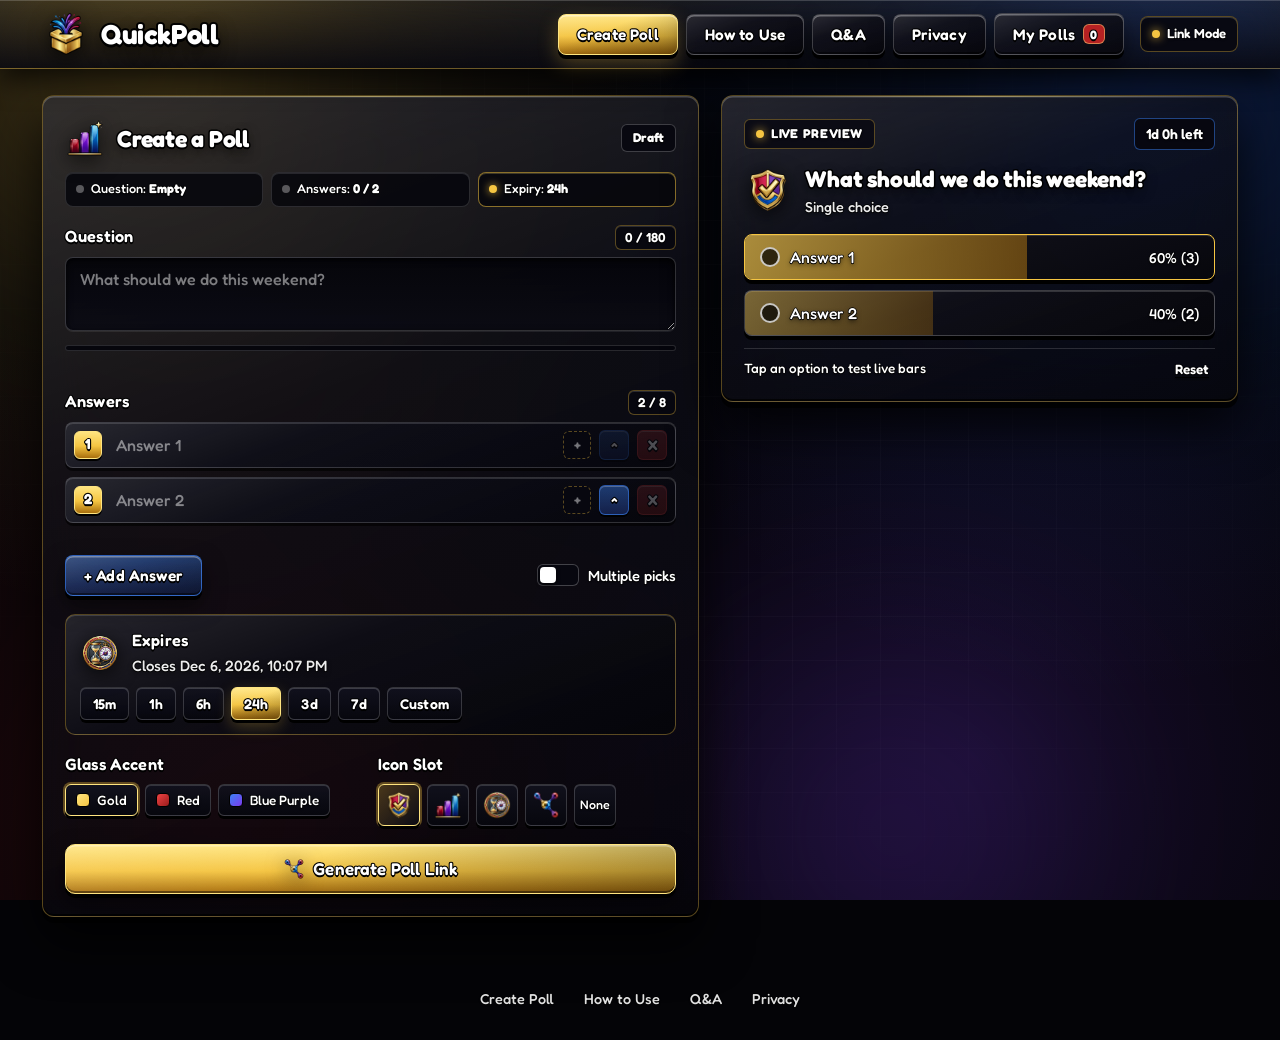
==== commit 941e4149: "Add mobile/tablet 3D glass hamburger drawer, smoked gold-obsidian 3D glassmorphism, and full live st" ====
--- a/index.html
+++ b/index.html
@@ -10,11 +10,11 @@
   <link rel="preconnect" href="https://fonts.googleapis.com" />
   <link rel="preconnect" href="https://fonts.gstatic.com" crossorigin />
   <link href="https://fonts.googleapis.com/css2?family=Fredoka:wght@400;500;600;700&display=swap" rel="stylesheet" />
-  <link rel="icon" type="image/png" href="assets/logo.png?v=20261123" />
-  <link rel="stylesheet" href="styles.css?v=20261123" />
+  <link rel="icon" type="image/png" href="assets/logo.png?v=20261124" />
+  <link rel="stylesheet" href="styles.css?v=20261124" />
 </head>
 <body class="theme-sovereign">
-  <!-- Ambient Multi-Color Gradient Backdrop -->
+  <!-- Subtle Smoked Glass Ambient Backdrop -->
   <div class="bg-aurora" aria-hidden="true">
     <div class="aurora-orb orb-gold"></div>
     <div class="aurora-orb orb-purple"></div>
@@ -23,7 +23,7 @@
     <div class="bg-grid"></div>
   </div>
 
-  <!-- Top Navigation Header -->
+  <!-- 3D Glass Header -->
   <header class="site-header">
     <div class="header-inner">
       <a href="#create" id="brandHomeLink" class="brand-lockup" aria-label="QuickPoll Home">
@@ -34,7 +34,8 @@
         <span class="brand-title stroke-display">QuickPoll</span>
       </a>
 
-      <nav class="header-actions" aria-label="Primary navigation">
+      <!-- Desktop Navigation -->
+      <nav class="header-actions desktop-nav" aria-label="Primary navigation">
         <button type="button" id="navCreateBtn" class="btn btn-nav stroke-btn active" data-page="create">
           Create Poll
         </button>
@@ -61,8 +62,56 @@
           <span id="syncModeText">Ready</span>
         </span>
       </nav>
+
+      <!-- Mobile & Tablet Controls -->
+      <div class="mobile-header-controls">
+        <span id="mobileSyncBadge" class="status-pill stroke-subtle" title="Storage and sync mode">
+          <span class="pulse-dot"></span>
+          <span id="mobileSyncText">Ready</span>
+        </span>
+        <button
+          type="button"
+          id="hamburgerBtn"
+          class="hamburger-btn"
+          aria-label="Open navigation menu"
+          aria-expanded="false"
+          aria-controls="mobileNavDrawer"
+        >
+          <span class="ham-line"></span>
+          <span class="ham-line"></span>
+          <span class="ham-line"></span>
+        </button>
+      </div>
     </div>
   </header>
+
+  <!-- 3D Glass Mobile/Tablet Hamburger Drawer -->
+  <div id="mobileNavBackdrop" class="drawer-backdrop hidden" aria-hidden="true"></div>
+  <aside id="mobileNavDrawer" class="mobile-drawer" aria-label="Mobile navigation" aria-hidden="true">
+    <div class="drawer-head">
+      <span class="drawer-title stroke-heading">Pages</span>
+      <button type="button" id="closeDrawerBtn" class="btn btn-dark btn-sm stroke-btn" aria-label="Close menu">
+        Close
+      </button>
+    </div>
+    <nav class="drawer-links">
+      <button type="button" class="btn btn-nav drawer-nav-btn stroke-btn active" data-page="create">
+        Create Poll
+      </button>
+      <button type="button" class="btn btn-nav drawer-nav-btn stroke-btn" data-page="how-to-use">
+        How to Use
+      </button>
+      <button type="button" class="btn btn-nav drawer-nav-btn stroke-btn" data-page="qa">
+        Q&amp;A
+      </button>
+      <button type="button" class="btn btn-nav drawer-nav-btn stroke-btn" data-page="privacy">
+        Privacy
+      </button>
+      <button type="button" class="btn btn-nav drawer-nav-btn stroke-btn" data-page="saved">
+        My Polls <span id="mobileSavedCountBadge" class="count-pill">0</span>
+      </button>
+    </nav>
+  </aside>
 
   <!-- Live Feedback Toast -->
   <div id="toastBanner" class="toast-banner stroke-btn" role="status" aria-live="polite"></div>
@@ -81,8 +130,25 @@
             <div class="icon-slot icon-slot-md" data-icon-slot="question">
               <img src="assets/icon-poll.png" alt="Poll Icon" class="slot-img" />
             </div>
-            <div>
+            <div class="header-title-block">
               <h1 id="createHeading" class="card-title stroke-heading">Create a Poll</h1>
+            </div>
+            <span id="overallReadinessBadge" class="readiness-chip stroke-subtle">Draft</span>
+          </div>
+
+          <!-- Compact Live Readiness Strip -->
+          <div class="live-status-strip" aria-live="polite">
+            <div id="statusChipQuestion" class="mini-status-chip">
+              <span class="mini-dot"></span>
+              <span class="stroke-subtle">Question: <strong id="statusTextQuestion">Empty</strong></span>
+            </div>
+            <div id="statusChipAnswers" class="mini-status-chip">
+              <span class="mini-dot"></span>
+              <span class="stroke-subtle">Answers: <strong id="statusTextAnswers">0 / 2</strong></span>
+            </div>
+            <div id="statusChipExpiry" class="mini-status-chip is-ready">
+              <span class="mini-dot"></span>
+              <span class="stroke-subtle">Expiry: <strong id="statusTextExpiry">24h</strong></span>
             </div>
           </div>
 
@@ -118,7 +184,7 @@
             <div id="answersFeedback" class="field-feedback stroke-subtle"></div>
 
             <div class="option-actions-row">
-              <button type="button" id="addOptionBtn" class="btn btn-outline-gradient stroke-btn">
+              <button type="button" id="addOptionBtn" class="btn btn-glass-blue stroke-btn">
                 + Add Answer
               </button>
               <label class="toggle-chip stroke-subtle">
@@ -157,22 +223,22 @@
             </div>
           </div>
 
-          <!-- Gradient & Icon Slot -->
+          <!-- Accent & Icon Slot -->
           <div class="field-group style-row">
             <div class="style-col">
-              <span class="field-label stroke-label">Gradient</span>
-              <div class="theme-swatches" role="group" aria-label="Poll gradient">
+              <span class="field-label stroke-label">Glass Accent</span>
+              <div class="theme-swatches" role="group" aria-label="Poll glass accent">
                 <button type="button" class="swatch-btn active" data-theme="sovereign">
-                  <span class="swatch-dot swatch-sovereign"></span>
-                  <span class="stroke-subtle">All-Star</span>
+                  <span class="swatch-dot swatch-gold"></span>
+                  <span class="stroke-subtle">Gold</span>
                 </button>
                 <button type="button" class="swatch-btn" data-theme="crimson-gold">
                   <span class="swatch-dot swatch-crimson"></span>
-                  <span class="stroke-subtle">Red Gold</span>
+                  <span class="stroke-subtle">Red</span>
                 </button>
                 <button type="button" class="swatch-btn" data-theme="cobalt-purple">
                   <span class="swatch-dot swatch-cobalt"></span>
-                  <span class="stroke-subtle">Blue Violet</span>
+                  <span class="stroke-subtle">Blue Purple</span>
                 </button>
               </div>
             </div>
@@ -201,7 +267,7 @@
 
           <!-- Generate CTA -->
           <div class="submit-row">
-            <button type="submit" id="generatePollBtn" class="btn btn-primary-gradient btn-lg stroke-btn">
+            <button type="submit" id="generatePollBtn" class="btn btn-gold btn-lg stroke-btn">
               <!-- ICON SLOT: Share CTA Icon -->
               <span class="icon-slot icon-slot-sm" data-icon-slot="share-cta">
                 <img src="assets/icon-share.png" alt="" class="slot-img" />
@@ -217,7 +283,7 @@
             <div class="preview-top-bar">
               <span class="live-badge stroke-subtle">
                 <span class="pulse-dot"></span>
-                Preview
+                Live Preview
               </span>
               <span id="previewCountdown" class="countdown-chip stroke-subtle">23h 59m left</span>
             </div>
@@ -238,7 +304,7 @@
             <div id="previewOptionsList" class="preview-options-list"></div>
 
             <div class="preview-footer-note">
-              <span class="stroke-subtle">Tap an option to test bars</span>
+              <span class="stroke-subtle">Tap an option to test live bars</span>
               <button type="button" id="resetPreviewVotesBtn" class="text-link-btn stroke-subtle">Reset</button>
             </div>
           </div>
@@ -260,7 +326,7 @@
             </div>
 
             <div class="share-action-buttons">
-              <button type="button" id="openPollPageBtn" class="btn btn-primary-gradient stroke-btn">
+              <button type="button" id="openPollPageBtn" class="btn btn-glass-purple stroke-btn">
                 Open Poll
               </button>
               <button type="button" id="nativeShareBtn" class="btn btn-dark stroke-btn">
@@ -341,7 +407,7 @@
         </div>
 
         <div class="page-cta-row">
-          <button type="button" class="btn btn-primary-gradient btn-lg stroke-btn jump-create-btn">
+          <button type="button" class="btn btn-gold btn-lg stroke-btn jump-create-btn">
             Create a Poll
           </button>
         </div>
@@ -430,7 +496,7 @@
               </button>
               <div class="faq-body">
                 <p class="stroke-body">
-                  Open the My Polls tab in the top bar to reopen any poll you generated on this device, copy its link, or remove it.
+                  Open My Polls from the menu to reopen any poll you generated on this device, copy its link, or remove it.
                 </p>
               </div>
             </div>
@@ -438,7 +504,7 @@
         </div>
 
         <div class="page-cta-row">
-          <button type="button" class="btn btn-primary-gradient btn-lg stroke-btn jump-create-btn">
+          <button type="button" class="btn btn-gold btn-lg stroke-btn jump-create-btn">
             Create a Poll
           </button>
         </div>
@@ -486,7 +552,7 @@
           <div class="policy-section">
             <h2 class="card-title stroke-heading">4. Managing Your Data</h2>
             <p class="stroke-body">
-              You can delete your saved polls anytime from the My Polls page or by clearing your browser site data.
+              You can delete your saved polls anytime from My Polls or by clearing your browser site data.
             </p>
           </div>
         </div>
@@ -526,7 +592,7 @@
           <div id="activeOptionsContainer" class="active-options-list"></div>
 
           <div class="active-poll-actions">
-            <button type="button" id="castVoteBtn" class="btn btn-primary-gradient btn-lg stroke-btn">
+            <button type="button" id="castVoteBtn" class="btn btn-gold btn-lg stroke-btn">
               <!-- ICON SLOT: Cast Vote Icon -->
               <span class="icon-slot icon-slot-sm" data-icon-slot="cast-vote">
                 <img src="assets/icon-vote.png" alt="" class="slot-img" />
@@ -545,8 +611,8 @@
             </div>
 
             <div class="footer-share-row">
-              <button type="button" id="activeCopyLinkBtn" class="btn btn-gold stroke-btn">Copy Link</button>
-              <button type="button" id="backToBuilderBtn" class="btn btn-outline-gradient stroke-btn">Create Poll</button>
+              <button type="button" id="activeCopyLinkBtn" class="btn btn-glass-blue stroke-btn">Copy Link</button>
+              <button type="button" id="backToBuilderBtn" class="btn btn-dark stroke-btn">Create Poll</button>
             </div>
           </div>
         </div>
@@ -584,6 +650,6 @@
     </div>
   </footer>
 
-  <script src="app.js?v=20261123"></script>
+  <script src="app.js?v=20261124"></script>
 </body>
 </html>
--- a/styles.css
+++ b/styles.css
@@ -1,64 +1,63 @@
 /* ==========================================================================
-   QuickPoll — 3D Glassmorphism | Gold / Black / Blue / Purple / Red
-   Typography: Fredoka | Main Text: #FFFFFF | Outline: #000000 Black Stroke
+   QuickPoll — Gold & Smoked Obsidian 3D Glassmorphism
+   Typography: Fredoka | Main Text: #FFFFFF | Medium Bold Black Stroke
    ========================================================================== */
 
 :root {
   --bg-black: #040407;
-  --bg-obsidian: #090912;
-  --bg-glass: rgba(11, 11, 21, 0.72);
-  --bg-glass-deep: rgba(7, 7, 14, 0.88);
-
-  --gold-light: #ffe680;
+  --bg-obsidian: #090910;
+  --glass-surface: rgba(11, 11, 18, 0.72);
+  --glass-surface-deep: rgba(6, 6, 11, 0.88);
+  --glass-rim: rgba(245, 197, 66, 0.34);
+  --glass-specular: rgba(255, 255, 255, 0.24);
+
+  --gold-light: #ffe580;
   --gold: #f5c542;
-  --gold-deep: #b47812;
+  --gold-deep: #9c670d;
 
   --blue-bright: #3b82f6;
   --blue: #1d4ed8;
-  --blue-deep: #172554;
 
   --purple-bright: #a855f7;
   --purple: #7c3aed;
-  --purple-deep: #3b0764;
 
   --red-bright: #ef4444;
   --red: #dc2626;
-  --red-deep: #7f1d1d;
 
   --text-main: #ffffff;
-  --stroke-black: #000000;
-
-  --grad-master: linear-gradient(135deg, #f5c542 0%, #ef4444 32%, #7c3aed 66%, #2563eb 100%);
-  --grad-glass-sheen: linear-gradient(155deg, rgba(255, 255, 255, 0.14) 0%, rgba(255, 255, 255, 0.03) 34%, rgba(0, 0, 0, 0.35) 100%);
-  --grad-gold: linear-gradient(180deg, #ffe680 0%, #f5c542 52%, #b47812 100%);
-  --grad-bar: linear-gradient(90deg, #dc2626 0%, #7c3aed 36%, #2563eb 70%, #f5c542 100%);
-  --grad-crimson-gold: linear-gradient(135deg, #ffe680 0%, #ef4444 48%, #7f1d1d 100%);
-  --grad-cobalt-purple: linear-gradient(135deg, #3b82f6 0%, #7c3aed 54%, #f5c542 100%);
-
-  /* Tighter, sharper corner radii */
+
+  /* Controlled, non-excessive gradients */
+  --grad-glass-top: linear-gradient(160deg, rgba(255, 255, 255, 0.12) 0%, rgba(255, 255, 255, 0.02) 38%, rgba(0, 0, 0, 0.36) 100%);
+  --grad-gold: linear-gradient(180deg, #ffe580 0%, #f5c542 54%, #a86f0e 100%);
+  --grad-blue: linear-gradient(180deg, rgba(59, 130, 246, 0.42) 0%, rgba(23, 37, 84, 0.85) 100%);
+  --grad-purple: linear-gradient(180deg, rgba(168, 85, 247, 0.42) 0%, rgba(59, 7, 100, 0.85) 100%);
+  --grad-red: linear-gradient(180deg, rgba(239, 68, 68, 0.48) 0%, rgba(127, 29, 29, 0.88) 100%);
+  --grad-bar: linear-gradient(90deg, rgba(245, 197, 66, 0.88) 0%, rgba(180, 120, 18, 0.72) 100%);
+
   --radius-xl: 12px;
   --radius-lg: 10px;
   --radius-md: 8px;
   --radius-sm: 6px;
 
   --shadow-3d-glass:
-    0 24px 54px rgba(0, 0, 0, 0.82),
-    0 6px 0 rgba(0, 0, 0, 0.72),
-    inset 0 1.5px 0 rgba(255, 255, 255, 0.28),
-    inset 0 -2px 0 rgba(0, 0, 0, 0.65);
+    0 24px 52px rgba(0, 0, 0, 0.86),
+    0 6px 0 rgba(0, 0, 0, 0.75),
+    inset 0 1.5px 0 var(--glass-specular),
+    inset 0 -2px 0 rgba(0, 0, 0, 0.7);
 
   --transition-fast: 180ms cubic-bezier(0.22, 1, 0.36, 1);
-  --transition-juicy: 340ms cubic-bezier(0.34, 1.56, 0.64, 1);
-}
-
+  --transition-juicy: 320ms cubic-bezier(0.34, 1.56, 0.64, 1);
+}
+
+/* Subtle Accent Modes */
 body.theme-crimson-gold {
-  --grad-master: var(--grad-crimson-gold);
-  --grad-bar: linear-gradient(90deg, #7f1d1d 0%, #dc2626 48%, #f5c542 100%);
+  --glass-rim: rgba(239, 68, 68, 0.45);
+  --grad-bar: linear-gradient(90deg, rgba(239, 68, 68, 0.85) 0%, rgba(245, 197, 66, 0.82) 100%);
 }
 
 body.theme-cobalt-purple {
-  --grad-master: var(--grad-cobalt-purple);
-  --grad-bar: linear-gradient(90deg, #1d4ed8 0%, #7c3aed 56%, #f5c542 100%);
+  --glass-rim: rgba(59, 130, 246, 0.45);
+  --grad-bar: linear-gradient(90deg, rgba(59, 130, 246, 0.85) 0%, rgba(124, 58, 237, 0.85) 100%);
 }
 
 *,
@@ -93,7 +92,7 @@
 }
 
 /* ==========================================================================
-   Fredoka Typography — White Main Text + Crisp Black Stroke
+   Fredoka Typography — White Text + Medium Bold Black Stroke
    ========================================================================== */
 
 .stroke-display {
@@ -101,10 +100,8 @@
   font-weight: 700;
   letter-spacing: -0.015em;
   paint-order: stroke fill;
-  -webkit-text-stroke: 4.5px #000000;
-  text-shadow:
-    0 3px 0 #000000,
-    0 8px 20px rgba(0, 0, 0, 0.78);
+  -webkit-text-stroke: 4px #000000;
+  text-shadow: 0 3px 0 #000000, 0 6px 18px rgba(0, 0, 0, 0.78);
 }
 
 .stroke-heading {
@@ -112,10 +109,8 @@
   font-weight: 700;
   letter-spacing: -0.01em;
   paint-order: stroke fill;
-  -webkit-text-stroke: 3.2px #000000;
-  text-shadow:
-    0 2px 0 #000000,
-    0 4px 12px rgba(0, 0, 0, 0.65);
+  -webkit-text-stroke: 3px #000000;
+  text-shadow: 0 2px 0 #000000, 0 4px 12px rgba(0, 0, 0, 0.65);
 }
 
 .stroke-label,
@@ -132,22 +127,20 @@
   color: #ffffff;
   font-weight: 500;
   paint-order: stroke fill;
-  -webkit-text-stroke: 1.3px #000000;
-  text-shadow:
-    0 1px 0 #000000,
-    0 2px 6px rgba(0, 0, 0, 0.75);
+  -webkit-text-stroke: 1.4px #000000;
+  text-shadow: 0 1px 0 #000000, 0 2px 5px rgba(0, 0, 0, 0.72);
 }
 
 .stroke-subtle {
   color: #ffffff;
   font-weight: 500;
   paint-order: stroke fill;
-  -webkit-text-stroke: 1.1px #000000;
+  -webkit-text-stroke: 1.2px #000000;
   text-shadow: 0 1px 2px #000000;
 }
 
 /* ==========================================================================
-   Rich Multi-Layer Aurora & Grid Backdrop
+   Restrained Obsidian Backdrop (Lets 3D Glass Shine)
    ========================================================================== */
 
 .bg-aurora {
@@ -157,87 +150,87 @@
   overflow: hidden;
   pointer-events: none;
   background:
-    radial-gradient(circle at 10% 12%, rgba(245, 197, 66, 0.25), transparent 40%),
-    radial-gradient(circle at 88% 14%, rgba(37, 99, 235, 0.3), transparent 44%),
-    radial-gradient(circle at 78% 84%, rgba(124, 58, 237, 0.34), transparent 46%),
-    radial-gradient(circle at 16% 88%, rgba(220, 38, 38, 0.28), transparent 44%),
-    linear-gradient(155deg, #030306 0%, #090916 52%, #030306 100%);
+    radial-gradient(circle at 14% 12%, rgba(245, 197, 66, 0.14), transparent 38%),
+    radial-gradient(circle at 86% 18%, rgba(37, 99, 235, 0.14), transparent 40%),
+    radial-gradient(circle at 76% 84%, rgba(124, 58, 237, 0.14), transparent 42%),
+    radial-gradient(circle at 18% 88%, rgba(220, 38, 38, 0.12), transparent 40%),
+    #040407;
 }
 
 .aurora-orb {
   position: absolute;
   border-radius: 999px;
-  filter: blur(88px);
-  opacity: 0.48;
-  animation: orbFloat 16s ease-in-out infinite alternate;
+  filter: blur(110px);
+  opacity: 0.28;
+  animation: orbFloat 18s ease-in-out infinite alternate;
 }
 
 .orb-gold {
-  width: 440px;
-  height: 440px;
-  top: -130px;
-  left: -90px;
-  background: radial-gradient(circle, #f5c542 0%, rgba(180, 120, 18, 0) 70%);
+  width: 420px;
+  height: 420px;
+  top: -140px;
+  left: -80px;
+  background: radial-gradient(circle, #f5c542 0%, transparent 72%);
 }
 
 .orb-blue {
-  width: 480px;
-  height: 480px;
-  top: -90px;
+  width: 420px;
+  height: 420px;
+  top: -100px;
   right: -120px;
-  background: radial-gradient(circle, #2563eb 0%, rgba(23, 37, 84, 0) 70%);
-  animation-delay: -4s;
+  background: radial-gradient(circle, #2563eb 0%, transparent 72%);
+  animation-delay: -5s;
 }
 
 .orb-purple {
-  width: 520px;
-  height: 520px;
+  width: 460px;
+  height: 460px;
   bottom: -160px;
-  right: 10%;
-  background: radial-gradient(circle, #7c3aed 0%, rgba(59, 7, 100, 0) 70%);
-  animation-delay: -8s;
+  right: 12%;
+  background: radial-gradient(circle, #7c3aed 0%, transparent 72%);
+  animation-delay: -9s;
 }
 
 .orb-red {
-  width: 450px;
-  height: 450px;
+  width: 400px;
+  height: 400px;
   bottom: -140px;
   left: 6%;
-  background: radial-gradient(circle, #dc2626 0%, rgba(127, 29, 29, 0) 70%);
-  animation-delay: -11s;
+  background: radial-gradient(circle, #dc2626 0%, transparent 72%);
+  animation-delay: -13s;
 }
 
 .bg-grid {
   position: absolute;
   inset: 0;
   background-image:
-    linear-gradient(rgba(255, 255, 255, 0.03) 1px, transparent 1px),
-    linear-gradient(90deg, rgba(255, 255, 255, 0.03) 1px, transparent 1px);
+    linear-gradient(rgba(255, 255, 255, 0.025) 1px, transparent 1px),
+    linear-gradient(90deg, rgba(255, 255, 255, 0.025) 1px, transparent 1px);
   background-size: 44px 44px;
-  mask-image: radial-gradient(ellipse at center, black 38%, transparent 92%);
+  mask-image: radial-gradient(ellipse at center, black 36%, transparent 90%);
 }
 
 @keyframes orbFloat {
   0% { transform: translate3d(0, 0, 0) scale(1); }
-  100% { transform: translate3d(32px, 24px, 0) scale(1.08); }
+  100% { transform: translate3d(26px, 20px, 0) scale(1.06); }
 }
 
 /* ==========================================================================
-   3D Glass Header & Navigation
+   3D Smoked Glass Header & Mobile/Tablet Hamburger Menu
    ========================================================================== */
 
 .site-header {
   position: sticky;
   top: 0;
   z-index: 40;
-  backdrop-filter: blur(22px) saturate(150%);
-  -webkit-backdrop-filter: blur(22px) saturate(150%);
+  backdrop-filter: blur(26px) saturate(140%);
+  -webkit-backdrop-filter: blur(26px) saturate(140%);
   background:
-    linear-gradient(180deg, rgba(16, 16, 30, 0.88) 0%, rgba(6, 6, 12, 0.82) 100%);
-  border-bottom: 1.5px solid rgba(245, 197, 66, 0.32);
+    linear-gradient(180deg, rgba(255, 255, 255, 0.08) 0%, rgba(10, 10, 18, 0.86) 100%);
+  border-bottom: 1.5px solid var(--glass-rim);
   box-shadow:
-    0 10px 30px rgba(0, 0, 0, 0.65),
-    inset 0 1px 0 rgba(255, 255, 255, 0.14);
+    0 10px 28px rgba(0, 0, 0, 0.72),
+    inset 0 1px 0 rgba(255, 255, 255, 0.18);
 }
 
 .header-inner {
@@ -248,7 +241,6 @@
   align-items: center;
   justify-content: space-between;
   gap: 14px;
-  flex-wrap: wrap;
 }
 
 .brand-lockup {
@@ -264,7 +256,7 @@
 }
 
 .brand-title {
-  font-size: 1.75rem;
+  font-size: 1.72rem;
   line-height: 1;
 }
 
@@ -272,42 +264,160 @@
   display: flex;
   align-items: center;
   gap: 8px;
-  flex-wrap: wrap;
+}
+
+.mobile-header-controls {
+  display: none;
+  align-items: center;
+  gap: 10px;
+}
+
+/* 3D Glass Hamburger Button */
+.hamburger-btn {
+  width: 44px;
+  height: 42px;
+  padding: 9px;
+  border-radius: var(--radius-md);
+  border: 1.5px solid var(--glass-rim);
+  background:
+    var(--grad-glass-top),
+    rgba(12, 12, 22, 0.88);
+  box-shadow:
+    0 4px 0 #000000,
+    inset 0 1.5px 0 rgba(255, 255, 255, 0.25);
+  display: inline-flex;
+  flex-direction: column;
+  justify-content: space-between;
+  align-items: stretch;
+  cursor: pointer;
+  transition: transform var(--transition-juicy), border-color var(--transition-fast);
+}
+
+.hamburger-btn:hover {
+  border-color: var(--gold-light);
+  transform: translateY(-1px);
+}
+
+.hamburger-btn:active {
+  transform: translateY(2px);
+}
+
+.ham-line {
+  display: block;
+  height: 3px;
+  border-radius: 2px;
+  background: #ffffff;
+  box-shadow: 0 1px 0 #000000;
+  transition: transform 240ms cubic-bezier(0.34, 1.56, 0.64, 1), opacity 180ms ease;
+}
+
+.hamburger-btn.is-open .ham-line:nth-child(1) {
+  transform: translateY(9px) rotate(45deg);
+}
+
+.hamburger-btn.is-open .ham-line:nth-child(2) {
+  opacity: 0;
+  transform: scaleX(0);
+}
+
+.hamburger-btn.is-open .ham-line:nth-child(3) {
+  transform: translateY(-9px) rotate(-45deg);
+}
+
+/* 3D Smoked Glass Slide-out Drawer */
+.drawer-backdrop {
+  position: fixed;
+  inset: 0;
+  z-index: 55;
+  background: rgba(0, 0, 0, 0.65);
+  backdrop-filter: blur(6px);
+  -webkit-backdrop-filter: blur(6px);
+}
+
+.mobile-drawer {
+  position: fixed;
+  top: 12px;
+  right: 12px;
+  width: min(300px, calc(100vw - 24px));
+  z-index: 60;
+  padding: 18px;
+  border-radius: var(--radius-xl);
+  border: 1.5px solid var(--glass-rim);
+  background:
+    var(--grad-glass-top),
+    rgba(10, 10, 18, 0.92);
+  backdrop-filter: blur(28px) saturate(150%);
+  -webkit-backdrop-filter: blur(28px) saturate(150%);
+  box-shadow: var(--shadow-3d-glass);
+  transform: translateX(calc(100% + 24px));
+  opacity: 0;
+  pointer-events: none;
+  transition: transform 280ms cubic-bezier(0.34, 1.56, 0.64, 1), opacity 220ms ease;
+}
+
+.mobile-drawer.open {
+  transform: translateX(0);
+  opacity: 1;
+  pointer-events: auto;
+}
+
+.drawer-head {
+  display: flex;
+  align-items: center;
+  justify-content: space-between;
+  margin-bottom: 14px;
+  padding-bottom: 10px;
+  border-bottom: 1px solid rgba(245, 197, 66, 0.24);
+}
+
+.drawer-title {
+  font-size: 1.25rem;
+}
+
+.drawer-links {
+  display: flex;
+  flex-direction: column;
+  gap: 9px;
+}
+
+.drawer-nav-btn {
+  width: 100%;
+  justify-content: space-between;
 }
 
 .btn-nav {
   background:
-    linear-gradient(180deg, rgba(255, 255, 255, 0.1) 0%, rgba(10, 10, 20, 0.92) 100%);
+    var(--grad-glass-top),
+    rgba(12, 12, 22, 0.85);
   border: 1.5px solid rgba(255, 255, 255, 0.18);
   padding: 8px 14px;
   font-size: 0.94rem;
   border-radius: var(--radius-md);
   box-shadow:
     0 3px 0 #000000,
-    inset 0 1px 0 rgba(255, 255, 255, 0.2);
+    inset 0 1px 0 rgba(255, 255, 255, 0.22);
 }
 
 .btn-nav.active {
   background:
-    var(--grad-glass-sheen),
-    var(--grad-master);
-  background-size: 100% 100%, 180% 180%;
+    var(--grad-glass-top),
+    var(--grad-gold);
   border-color: var(--gold-light);
   box-shadow:
     0 4px 0 #000000,
-    0 8px 20px rgba(124, 58, 237, 0.45),
-    inset 0 1px 0 rgba(255, 255, 255, 0.42);
+    0 8px 20px rgba(245, 197, 66, 0.3),
+    inset 0 1.5px 0 rgba(255, 255, 255, 0.45);
 }
 
 .status-pill {
   display: inline-flex;
   align-items: center;
   gap: 7px;
-  padding: 7px 12px;
+  padding: 7px 11px;
   border-radius: var(--radius-md);
-  background: rgba(8, 8, 16, 0.92);
-  border: 1.5px solid rgba(245, 197, 66, 0.35);
-  box-shadow: inset 0 1px 0 rgba(255, 255, 255, 0.14);
+  background: rgba(8, 8, 16, 0.9);
+  border: 1.5px solid var(--glass-rim);
+  box-shadow: inset 0 1px 0 rgba(255, 255, 255, 0.16);
   font-size: 0.82rem;
   font-weight: 600;
 }
@@ -316,8 +426,8 @@
   width: 8px;
   height: 8px;
   border-radius: 50%;
-  background: linear-gradient(135deg, var(--gold-light), var(--red-bright));
-  box-shadow: 0 0 10px rgba(245, 197, 66, 0.95);
+  background: var(--gold);
+  box-shadow: 0 0 10px rgba(245, 197, 66, 0.9);
   animation: pulseDot 1.6s ease-in-out infinite;
   flex-shrink: 0;
 }
@@ -406,8 +516,8 @@
   cursor: pointer;
   box-shadow:
     0 4px 0 #000000,
-    0 10px 22px rgba(0, 0, 0, 0.5),
-    inset 0 1.5px 0 rgba(255, 255, 255, 0.32),
+    0 10px 22px rgba(0, 0, 0, 0.52),
+    inset 0 1.5px 0 rgba(255, 255, 255, 0.34),
     inset 0 -2px 0 rgba(0, 0, 0, 0.45);
   transition:
     transform var(--transition-juicy),
@@ -423,11 +533,11 @@
   position: absolute;
   top: 0;
   left: -115%;
-  width: 60%;
+  width: 58%;
   height: 100%;
   background: linear-gradient(120deg, transparent, rgba(255, 255, 255, 0.26), transparent);
   transform: skewX(-20deg);
-  transition: left 500ms ease;
+  transition: left 480ms ease;
   pointer-events: none;
 }
 
@@ -437,11 +547,11 @@
 
 .btn:hover {
   transform: translateY(-2px);
-  filter: brightness(1.08);
+  filter: brightness(1.07);
   box-shadow:
     0 6px 0 #000000,
-    0 14px 28px rgba(124, 58, 237, 0.36),
-    inset 0 1.5px 0 rgba(255, 255, 255, 0.42);
+    0 14px 26px rgba(245, 197, 66, 0.24),
+    inset 0 1.5px 0 rgba(255, 255, 255, 0.44);
 }
 
 .btn:active {
@@ -452,38 +562,37 @@
     inset 0 1px 0 rgba(255, 255, 255, 0.22);
 }
 
+.btn-sm {
+  padding: 6px 12px;
+  font-size: 0.85rem;
+}
+
 .btn-lg {
   padding: 13px 22px;
   font-size: 1.06rem;
   border-radius: var(--radius-lg);
 }
 
-.btn-primary-gradient {
+.btn-gold {
+  background: var(--grad-glass-top), var(--grad-gold);
+  border-color: var(--gold-light);
+}
+
+.btn-glass-blue {
+  background: var(--grad-glass-top), var(--grad-blue);
+  border-color: rgba(59, 130, 246, 0.65);
+}
+
+.btn-glass-purple {
+  background: var(--grad-glass-top), var(--grad-purple);
+  border-color: rgba(168, 85, 247, 0.65);
+}
+
+.btn-dark {
   background:
-    var(--grad-glass-sheen),
-    var(--grad-master);
-  background-size: 100% 100%, 180% 180%;
-  border-color: var(--gold-light);
-  animation: gradientShift 6s ease infinite;
-}
-
-.btn-gold {
-  background:
-    var(--grad-glass-sheen),
-    var(--grad-gold);
-  border-color: var(--gold-light);
-}
-
-.btn-dark {
-  background: linear-gradient(180deg, rgba(26, 26, 48, 0.92) 0%, rgba(9, 9, 18, 0.96) 100%);
-  border-color: rgba(124, 58, 237, 0.55);
-}
-
-.btn-outline-gradient {
-  background:
-    linear-gradient(180deg, rgba(18, 18, 34, 0.92), rgba(8, 8, 16, 0.96)) padding-box,
-    var(--grad-master) border-box;
-  border: 2px solid transparent;
+    var(--grad-glass-top),
+    linear-gradient(180deg, rgba(20, 20, 34, 0.92), rgba(8, 8, 16, 0.96));
+  border-color: rgba(245, 197, 66, 0.34);
 }
 
 .count-pill {
@@ -494,20 +603,14 @@
   height: 20px;
   padding: 0 6px;
   border-radius: var(--radius-sm);
-  background: linear-gradient(135deg, var(--red), var(--purple));
-  border: 1px solid rgba(255, 226, 122, 0.45);
+  background: rgba(220, 38, 38, 0.82);
+  border: 1px solid rgba(255, 229, 128, 0.48);
   font-size: 0.76rem;
   font-weight: 700;
 }
 
-@keyframes gradientShift {
-  0% { background-position: 0% 50%, 0% 50%; }
-  50% { background-position: 0% 50%, 100% 50%; }
-  100% { background-position: 0% 50%, 0% 50%; }
-}
-
 /* ==========================================================================
-   Shell, Views & 3D Frosted Glass Cards
+   Shell, Views & 3D Smoked Glass Panels
    ========================================================================== */
 
 .app-shell {
@@ -528,23 +631,17 @@
 }
 
 @keyframes pageSpringIn {
-  0% {
-    opacity: 0;
-    transform: translateY(12px) scale(0.985);
-  }
-  100% {
-    opacity: 1;
-    transform: translateY(0) scale(1);
-  }
+  0% { opacity: 0; transform: translateY(12px) scale(0.985); }
+  100% { opacity: 1; transform: translateY(0) scale(1); }
 }
 
 .juicy-pop {
-  animation: juicyPop 340ms cubic-bezier(0.34, 1.56, 0.64, 1);
+  animation: juicyPop 320ms cubic-bezier(0.34, 1.56, 0.64, 1);
 }
 
 @keyframes juicyPop {
-  0% { transform: scale(0.98); }
-  50% { transform: scale(1.018); }
+  0% { transform: scale(0.985); }
+  50% { transform: scale(1.015); }
   100% { transform: scale(1); }
 }
 
@@ -555,30 +652,42 @@
   align-items: start;
 }
 
-/* 3D Frosted Glass Card */
+/* 3D Smoked Glass Card */
 .glass-card {
   position: relative;
   border-radius: var(--radius-xl);
   padding: 22px;
   background:
-    var(--grad-glass-sheen) padding-box,
-    linear-gradient(160deg, rgba(16, 16, 32, 0.86) 0%, rgba(6, 6, 13, 0.92) 100%) padding-box,
-    var(--grad-master) border-box;
-  border: 2px solid transparent;
+    var(--grad-glass-top),
+    var(--glass-surface);
+  border: 1.5px solid var(--glass-rim);
   box-shadow: var(--shadow-3d-glass);
-  backdrop-filter: blur(22px) saturate(145%);
-  -webkit-backdrop-filter: blur(22px) saturate(145%);
+  backdrop-filter: blur(26px) saturate(140%);
+  -webkit-backdrop-filter: blur(26px) saturate(140%);
+}
+
+.glass-card::after {
+  content: '';
+  position: absolute;
+  inset: 0 12px auto 12px;
+  height: 1px;
+  background: linear-gradient(90deg, transparent, rgba(255, 229, 128, 0.55), transparent);
+  pointer-events: none;
 }
 
 .card-header-row {
   display: flex;
   align-items: center;
   gap: 12px;
-  margin-bottom: 18px;
+  margin-bottom: 14px;
 }
 
 .card-header-row.compact {
-  margin-bottom: 12px;
+  margin-bottom: 10px;
+}
+
+.header-title-block {
+  flex: 1;
 }
 
 .card-title {
@@ -618,6 +727,81 @@
   display: flex;
   justify-content: center;
   margin-top: 4px;
+}
+
+/* ==========================================================================
+   Live Status & Readiness Strip
+   ========================================================================== */
+
+.readiness-chip {
+  padding: 4px 11px;
+  border-radius: var(--radius-sm);
+  background: rgba(8, 8, 16, 0.92);
+  border: 1.5px solid rgba(255, 255, 255, 0.22);
+  font-size: 0.8rem;
+  font-weight: 700;
+  transition: all var(--transition-juicy);
+}
+
+.readiness-chip.is-ready {
+  background: var(--grad-gold);
+  border-color: var(--gold-light);
+  box-shadow: 0 2px 0 #000000, 0 0 16px rgba(245, 197, 66, 0.35);
+}
+
+.live-status-strip {
+  display: grid;
+  grid-template-columns: repeat(3, minmax(0, 1fr));
+  gap: 8px;
+  margin-bottom: 18px;
+}
+
+.mini-status-chip {
+  display: flex;
+  align-items: center;
+  gap: 7px;
+  padding: 7px 10px;
+  border-radius: var(--radius-md);
+  background: rgba(7, 7, 13, 0.88);
+  border: 1.5px solid rgba(255, 255, 255, 0.14);
+  box-shadow: inset 0 1px 0 rgba(255, 255, 255, 0.12);
+  font-size: 0.8rem;
+  transition: border-color var(--transition-fast), box-shadow var(--transition-fast);
+  min-width: 0;
+}
+
+.mini-status-chip span {
+  white-space: nowrap;
+  overflow: hidden;
+  text-overflow: ellipsis;
+}
+
+.mini-dot {
+  width: 8px;
+  height: 8px;
+  border-radius: 50%;
+  background: rgba(255, 255, 255, 0.32);
+  flex-shrink: 0;
+  transition: background var(--transition-fast), box-shadow var(--transition-fast);
+}
+
+.mini-status-chip.is-ready {
+  border-color: rgba(245, 197, 66, 0.55);
+  box-shadow: inset 0 1px 0 rgba(255, 229, 128, 0.22);
+}
+
+.mini-status-chip.is-ready .mini-dot {
+  background: var(--gold);
+  box-shadow: 0 0 8px rgba(245, 197, 66, 0.9);
+}
+
+.mini-status-chip.is-warn {
+  border-color: rgba(239, 68, 68, 0.72);
+}
+
+.mini-status-chip.is-warn .mini-dot {
+  background: var(--red-bright);
+  box-shadow: 0 0 8px rgba(239, 68, 68, 0.9);
 }
 
 /* ==========================================================================
@@ -646,7 +830,7 @@
   padding: 2px 9px;
   border-radius: var(--radius-sm);
   background: rgba(8, 8, 16, 0.92);
-  border: 1.5px solid rgba(245, 197, 66, 0.3);
+  border: 1.5px solid var(--glass-rim);
   box-shadow: inset 0 1px 0 rgba(255, 255, 255, 0.14);
 }
 
@@ -659,10 +843,10 @@
   width: 100%;
   padding: 11px 14px;
   border-radius: var(--radius-md);
-  border: 1.5px solid rgba(255, 255, 255, 0.2);
-  background: linear-gradient(180deg, rgba(6, 6, 12, 0.94), rgba(11, 11, 22, 0.9));
+  border: 1.5px solid rgba(255, 255, 255, 0.18);
+  background: linear-gradient(180deg, rgba(5, 5, 10, 0.95), rgba(11, 11, 20, 0.9));
   box-shadow:
-    inset 0 2px 6px rgba(0, 0, 0, 0.75),
+    inset 0 2px 6px rgba(0, 0, 0, 0.8),
     0 1px 0 rgba(255, 255, 255, 0.08);
   font-family: inherit;
   font-size: 1rem;
@@ -685,9 +869,8 @@
   outline: none;
   border-color: var(--gold);
   box-shadow:
-    inset 0 2px 6px rgba(0, 0, 0, 0.75),
-    0 0 0 3px rgba(245, 197, 66, 0.25),
-    0 0 20px rgba(124, 58, 237, 0.3);
+    inset 0 2px 6px rgba(0, 0, 0, 0.8),
+    0 0 0 3px rgba(245, 197, 66, 0.24);
 }
 
 .field-input.is-invalid {
@@ -704,7 +887,7 @@
 
 .field-textarea {
   resize: vertical;
-  min-height: 76px;
+  min-height: 74px;
 }
 
 .live-meter-track {
@@ -712,7 +895,7 @@
   width: 100%;
   height: 6px;
   border-radius: var(--radius-sm);
-  background: rgba(8, 8, 16, 0.94);
+  background: rgba(6, 6, 12, 0.94);
   border: 1px solid rgba(255, 255, 255, 0.14);
   overflow: hidden;
 }
@@ -744,11 +927,13 @@
   gap: 8px;
   padding: 6px 8px;
   border-radius: var(--radius-md);
-  background: linear-gradient(180deg, rgba(14, 14, 26, 0.9), rgba(7, 7, 14, 0.95));
+  background:
+    var(--grad-glass-top),
+    rgba(11, 11, 20, 0.9);
   border: 1.5px solid rgba(255, 255, 255, 0.16);
   box-shadow:
-    0 3px 0 rgba(0, 0, 0, 0.55),
-    inset 0 1px 0 rgba(255, 255, 255, 0.12);
+    0 3px 0 rgba(0, 0, 0, 0.6),
+    inset 0 1px 0 rgba(255, 255, 255, 0.14);
   transition: border-color var(--transition-fast), transform var(--transition-juicy);
   animation: optionSlideIn 260ms cubic-bezier(0.34, 1.56, 0.64, 1) backwards;
 }
@@ -773,7 +958,7 @@
   font-weight: 700;
   font-size: 0.9rem;
   flex-shrink: 0;
-  background: var(--grad-master);
+  background: var(--grad-gold);
   border: 1px solid var(--gold-light);
   box-shadow: 0 2px 0 #000000;
 }
@@ -806,12 +991,12 @@
 
 .reorder-btn {
   border: 1px solid rgba(59, 130, 246, 0.55);
-  background: linear-gradient(180deg, rgba(37, 99, 235, 0.45), rgba(76, 29, 149, 0.7));
+  background: var(--grad-blue);
 }
 
 .remove-option-btn {
   border: 1px solid rgba(239, 68, 68, 0.55);
-  background: linear-gradient(180deg, rgba(220, 38, 38, 0.5), rgba(127, 29, 29, 0.8));
+  background: var(--grad-red);
 }
 
 .reorder-btn:hover:not(:disabled),
@@ -872,21 +1057,23 @@
 }
 
 .toggle-chip input:checked + .toggle-track {
-  background: var(--grad-master);
-  border-color: var(--gold);
+  background: var(--grad-gold);
+  border-color: var(--gold-light);
 }
 
 .toggle-chip input:checked + .toggle-track .toggle-thumb {
   transform: translateX(20px);
 }
 
-/* Expiry Presets */
+/* Expiry Panel */
 .expiry-panel {
   padding: 14px;
   border-radius: var(--radius-lg);
-  background: linear-gradient(155deg, rgba(29, 78, 216, 0.16), rgba(124, 58, 237, 0.18), rgba(220, 38, 38, 0.14));
-  border: 1.5px solid rgba(245, 197, 66, 0.3);
-  box-shadow: inset 0 1px 0 rgba(255, 255, 255, 0.15);
+  background:
+    var(--grad-glass-top),
+    rgba(9, 9, 18, 0.82);
+  border: 1.5px solid var(--glass-rim);
+  box-shadow: inset 0 1px 0 rgba(255, 255, 255, 0.16);
 }
 
 .preset-pills {
@@ -898,8 +1085,8 @@
 .preset-pill {
   padding: 7px 12px;
   border-radius: var(--radius-sm);
-  border: 1.5px solid rgba(255, 255, 255, 0.2);
-  background: linear-gradient(180deg, rgba(20, 20, 36, 0.9), rgba(8, 8, 16, 0.96));
+  border: 1.5px solid rgba(255, 255, 255, 0.18);
+  background: linear-gradient(180deg, rgba(18, 18, 30, 0.92), rgba(7, 7, 14, 0.96));
   box-shadow: 0 3px 0 #000000, inset 0 1px 0 rgba(255, 255, 255, 0.18);
   font-family: inherit;
   font-size: 0.88rem;
@@ -914,9 +1101,9 @@
 }
 
 .preset-pill.active {
-  background: var(--grad-glass-sheen), var(--grad-master);
+  background: var(--grad-glass-top), var(--grad-gold);
   border-color: var(--gold-light);
-  box-shadow: 0 3px 0 #000000, 0 6px 16px rgba(124, 58, 237, 0.45);
+  box-shadow: 0 3px 0 #000000, 0 6px 16px rgba(245, 197, 66, 0.28);
 }
 
 .custom-date-wrap {
@@ -927,7 +1114,7 @@
   display: none !important;
 }
 
-/* Gradient Swatches & Icon Picker */
+/* Accent Swatches & Icon Picker */
 .style-row {
   display: grid;
   grid-template-columns: 1fr 1fr;
@@ -954,7 +1141,7 @@
   padding: 7px 10px;
   border-radius: var(--radius-sm);
   border: 1.5px solid rgba(255, 255, 255, 0.18);
-  background: linear-gradient(180deg, rgba(18, 18, 32, 0.92), rgba(8, 8, 16, 0.96));
+  background: linear-gradient(180deg, rgba(18, 18, 30, 0.92), rgba(7, 7, 14, 0.96));
   box-shadow: 0 3px 0 #000000, inset 0 1px 0 rgba(255, 255, 255, 0.15);
   font-family: inherit;
   font-size: 0.84rem;
@@ -979,9 +1166,9 @@
   border: 1.5px solid #000000;
 }
 
-.swatch-sovereign { background: linear-gradient(135deg, #f5c542, #ef4444, #7c3aed, #2563eb); }
-.swatch-crimson { background: linear-gradient(135deg, #f5c542, #dc2626, #450a0a); }
-.swatch-cobalt { background: linear-gradient(135deg, #3b82f6, #7c3aed, #f5c542); }
+.swatch-gold { background: linear-gradient(135deg, #ffe580, #f5c542); }
+.swatch-crimson { background: linear-gradient(135deg, #ef4444, #991b1b); }
+.swatch-cobalt { background: linear-gradient(135deg, #3b82f6, #7c3aed); }
 
 .icon-pick-btn {
   width: 42px;
@@ -989,7 +1176,7 @@
   padding: 5px;
   border-radius: var(--radius-sm);
   border: 1.5px solid rgba(255, 255, 255, 0.18);
-  background: linear-gradient(180deg, rgba(18, 18, 32, 0.92), rgba(8, 8, 16, 0.96));
+  background: linear-gradient(180deg, rgba(18, 18, 30, 0.92), rgba(7, 7, 14, 0.96));
   box-shadow: 0 3px 0 #000000, inset 0 1px 0 rgba(255, 255, 255, 0.15);
   display: inline-flex;
   align-items: center;
@@ -1013,7 +1200,7 @@
 
 .icon-pick-btn.active {
   border-color: var(--gold-light);
-  background: linear-gradient(135deg, rgba(245, 197, 66, 0.22), rgba(124, 58, 237, 0.32));
+  background: linear-gradient(135deg, rgba(245, 197, 66, 0.25), rgba(12, 12, 22, 0.92));
   box-shadow: 0 3px 0 #000000, 0 0 0 2px rgba(245, 197, 66, 0.35);
 }
 
@@ -1030,7 +1217,7 @@
   flex-direction: column;
   gap: 16px;
   position: sticky;
-  top: 86px;
+  top: 84px;
 }
 
 .preview-top-bar,
@@ -1049,8 +1236,8 @@
   gap: 7px;
   padding: 5px 11px;
   border-radius: var(--radius-sm);
-  background: linear-gradient(90deg, rgba(220, 38, 38, 0.38), rgba(124, 58, 237, 0.42));
-  border: 1.5px solid rgba(245, 197, 66, 0.58);
+  background: rgba(10, 10, 20, 0.92);
+  border: 1.5px solid var(--glass-rim);
   font-size: 0.8rem;
   font-weight: 700;
   letter-spacing: 0.05em;
@@ -1058,7 +1245,7 @@
 }
 
 .live-badge.expired {
-  background: linear-gradient(90deg, rgba(220, 38, 38, 0.72), rgba(69, 10, 10, 0.9));
+  background: var(--grad-red);
   border-color: var(--red-bright);
 }
 
@@ -1127,8 +1314,10 @@
   padding: 12px 15px;
   border-radius: var(--radius-md);
   border: 1.5px solid rgba(255, 255, 255, 0.2);
-  background: linear-gradient(180deg, rgba(16, 16, 30, 0.92), rgba(7, 7, 14, 0.96));
-  box-shadow: 0 4px 0 #000000, inset 0 1px 0 rgba(255, 255, 255, 0.14);
+  background:
+    var(--grad-glass-top),
+    rgba(11, 11, 20, 0.92);
+  box-shadow: 0 4px 0 #000000, inset 0 1px 0 rgba(255, 255, 255, 0.16);
   font-family: inherit;
   font-size: 0.98rem;
   font-weight: 600;
@@ -1140,7 +1329,7 @@
 .vote-option-btn:hover:not(:disabled) {
   transform: translateY(-2px);
   border-color: var(--gold);
-  box-shadow: 0 6px 0 #000000, 0 10px 22px rgba(37, 99, 235, 0.3);
+  box-shadow: 0 6px 0 #000000, 0 10px 20px rgba(245, 197, 66, 0.22);
 }
 
 .vote-option-btn:active:not(:disabled) {
@@ -1152,8 +1341,7 @@
   border-color: var(--gold-light);
   box-shadow:
     0 4px 0 #000000,
-    0 0 0 2px rgba(245, 197, 66, 0.45),
-    0 10px 24px rgba(124, 58, 237, 0.35);
+    0 0 0 2px rgba(245, 197, 66, 0.42);
 }
 
 .vote-option-btn.leading {
@@ -1169,14 +1357,14 @@
   inset: 0 auto 0 0;
   width: 0%;
   background: var(--grad-bar);
-  opacity: 0.52;
+  opacity: 0.45;
   transition: width 540ms cubic-bezier(0.34, 1.56, 0.64, 1);
   pointer-events: none;
 }
 
 .vote-option-btn.selected .vote-bar-fill,
 .vote-option-btn.leading .vote-bar-fill {
-  opacity: 0.78;
+  opacity: 0.72;
 }
 
 .vote-option-inner {
@@ -1264,7 +1452,6 @@
   text-underline-offset: 3px;
 }
 
-/* Share Output Card */
 .share-card {
   animation: pageSpringIn 360ms cubic-bezier(0.34, 1.56, 0.64, 1);
 }
@@ -1312,7 +1499,7 @@
   display: inline-block;
   padding: 4px 10px;
   border-radius: var(--radius-sm);
-  background: var(--grad-master);
+  background: var(--grad-gold);
   border: 1.5px solid var(--gold-light);
   box-shadow: 0 2px 0 #000000;
   font-size: 0.8rem;
@@ -1328,8 +1515,10 @@
 .faq-item {
   border-radius: var(--radius-md);
   border: 1.5px solid rgba(255, 255, 255, 0.16);
-  background: linear-gradient(180deg, rgba(14, 14, 26, 0.92), rgba(7, 7, 14, 0.96));
-  box-shadow: 0 4px 0 rgba(0, 0, 0, 0.6), inset 0 1px 0 rgba(255, 255, 255, 0.12);
+  background:
+    var(--grad-glass-top),
+    rgba(10, 10, 18, 0.9);
+  box-shadow: 0 4px 0 rgba(0, 0, 0, 0.65), inset 0 1px 0 rgba(255, 255, 255, 0.14);
   overflow: hidden;
   transition: border-color var(--transition-fast);
 }
@@ -1490,15 +1679,17 @@
   gap: 12px;
   padding: 16px;
   border-radius: var(--radius-lg);
-  background: linear-gradient(160deg, rgba(16, 16, 30, 0.92), rgba(7, 7, 13, 0.96));
-  border: 1.5px solid rgba(245, 197, 66, 0.3);
-  box-shadow: 0 6px 0 rgba(0, 0, 0, 0.6), inset 0 1px 0 rgba(255, 255, 255, 0.14);
+  background:
+    var(--grad-glass-top),
+    rgba(10, 10, 18, 0.92);
+  border: 1.5px solid var(--glass-rim);
+  box-shadow: 0 6px 0 rgba(0, 0, 0, 0.65), inset 0 1px 0 rgba(255, 255, 255, 0.16);
   transition: transform var(--transition-juicy), border-color var(--transition-fast);
 }
 
 .saved-poll-item:hover {
   transform: translateY(-2px);
-  border-color: var(--gold);
+  border-color: var(--gold-light);
 }
 
 .saved-item-top {
@@ -1551,9 +1742,9 @@
   left: 50%;
   transform: translate(-50%, 24px) scale(0.95);
   z-index: 90;
-  padding: 11px 20px;
+  padding: 10px 20px;
   border-radius: var(--radius-md);
-  background: var(--grad-glass-sheen), var(--grad-master);
+  background: var(--grad-glass-top), var(--grad-gold);
   border: 2px solid var(--gold-light);
   box-shadow: 0 6px 0 #000000, 0 16px 36px rgba(0, 0, 0, 0.82);
   font-size: 0.96rem;
@@ -1599,16 +1790,26 @@
 }
 
 /* ==========================================================================
-   Responsive Breakpoints
+   Responsive Breakpoints (Mobile & Tablet Hamburger <= 900px)
    ========================================================================== */
 
-@media (max-width: 980px) {
+@media (max-width: 960px) {
   .workspace-grid {
     grid-template-columns: 1fr;
   }
 
   .preview-column {
     position: static;
+  }
+}
+
+@media (max-width: 900px) {
+  .desktop-nav {
+    display: none;
+  }
+
+  .mobile-header-controls {
+    display: inline-flex;
   }
 }
 
@@ -1626,6 +1827,7 @@
     padding: 16px;
   }
 
+  .live-status-strip,
   .style-row,
   .share-action-buttons {
     grid-template-columns: 1fr;
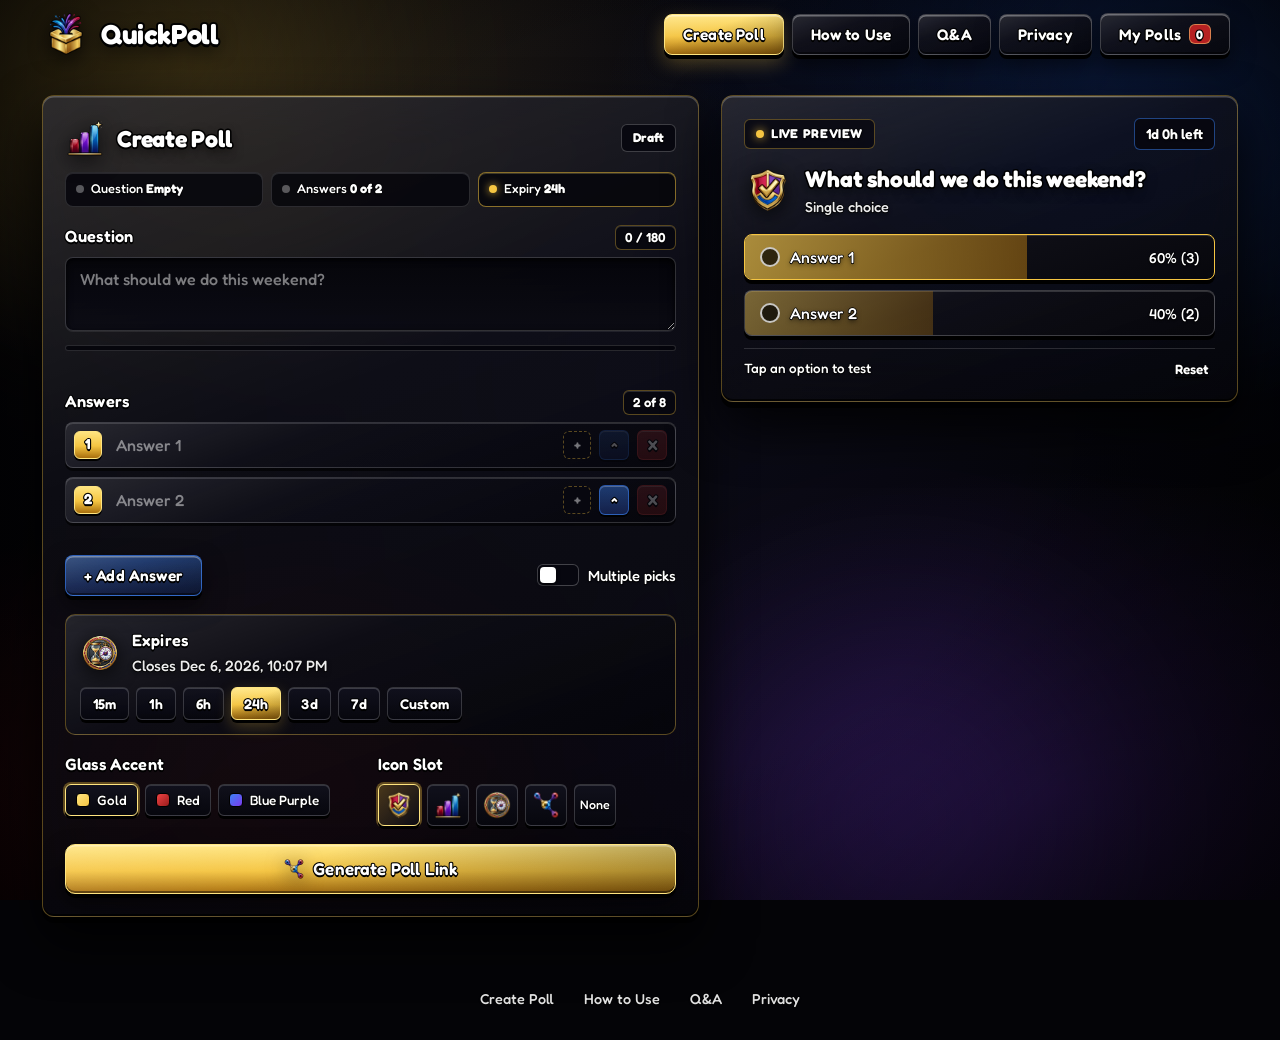
==== commit 721684e1: "Make header transparent with scroll separator, remove grid and sync badge, and clean copy Co-authore" ====
--- a/index.html
+++ b/index.html
@@ -10,21 +10,21 @@
   <link rel="preconnect" href="https://fonts.googleapis.com" />
   <link rel="preconnect" href="https://fonts.gstatic.com" crossorigin />
   <link href="https://fonts.googleapis.com/css2?family=Fredoka:wght@400;500;600;700&display=swap" rel="stylesheet" />
-  <link rel="icon" type="image/png" href="assets/logo.png?v=20261124" />
-  <link rel="stylesheet" href="styles.css?v=20261124" />
+  <link rel="icon" type="image/png" href="assets/logo.png?v=20261125" />
+  <link rel="stylesheet" href="styles.css?v=20261125" />
 </head>
 <body class="theme-sovereign">
-  <!-- Subtle Smoked Glass Ambient Backdrop -->
+  <!-- Clean Luxury Obsidian Ambient Backdrop -->
   <div class="bg-aurora" aria-hidden="true">
     <div class="aurora-orb orb-gold"></div>
     <div class="aurora-orb orb-purple"></div>
     <div class="aurora-orb orb-blue"></div>
     <div class="aurora-orb orb-red"></div>
-    <div class="bg-grid"></div>
+    <div class="bg-vignette"></div>
   </div>
 
-  <!-- 3D Glass Header -->
-  <header class="site-header">
+  <!-- Transparent Blending Header (Separator fades in on scroll) -->
+  <header id="siteHeader" class="site-header">
     <div class="header-inner">
       <a href="#create" id="brandHomeLink" class="brand-lockup" aria-label="QuickPoll Home">
         <!-- ICON SLOT: Brand Logo (transparent PNG) -->
@@ -56,24 +56,15 @@
         <span class="icon-slot icon-slot-optional" data-icon-slot="custom-header" title="Custom icon slot">
           <!-- Add your own <img> or <svg> icon here -->
         </span>
-
-        <span id="syncModeBadge" class="status-pill stroke-subtle" title="Storage and sync mode">
-          <span class="pulse-dot"></span>
-          <span id="syncModeText">Ready</span>
-        </span>
       </nav>
 
-      <!-- Mobile & Tablet Controls -->
+      <!-- Mobile & Tablet Hamburger -->
       <div class="mobile-header-controls">
-        <span id="mobileSyncBadge" class="status-pill stroke-subtle" title="Storage and sync mode">
-          <span class="pulse-dot"></span>
-          <span id="mobileSyncText">Ready</span>
-        </span>
         <button
           type="button"
           id="hamburgerBtn"
           class="hamburger-btn"
-          aria-label="Open navigation menu"
+          aria-label="Open menu"
           aria-expanded="false"
           aria-controls="mobileNavDrawer"
         >
@@ -89,7 +80,7 @@
   <div id="mobileNavBackdrop" class="drawer-backdrop hidden" aria-hidden="true"></div>
   <aside id="mobileNavDrawer" class="mobile-drawer" aria-label="Mobile navigation" aria-hidden="true">
     <div class="drawer-head">
-      <span class="drawer-title stroke-heading">Pages</span>
+      <span class="drawer-title stroke-heading">Menu</span>
       <button type="button" id="closeDrawerBtn" class="btn btn-dark btn-sm stroke-btn" aria-label="Close menu">
         Close
       </button>
@@ -131,7 +122,7 @@
               <img src="assets/icon-poll.png" alt="Poll Icon" class="slot-img" />
             </div>
             <div class="header-title-block">
-              <h1 id="createHeading" class="card-title stroke-heading">Create a Poll</h1>
+              <h1 id="createHeading" class="card-title stroke-heading">Create Poll</h1>
             </div>
             <span id="overallReadinessBadge" class="readiness-chip stroke-subtle">Draft</span>
           </div>
@@ -140,15 +131,15 @@
           <div class="live-status-strip" aria-live="polite">
             <div id="statusChipQuestion" class="mini-status-chip">
               <span class="mini-dot"></span>
-              <span class="stroke-subtle">Question: <strong id="statusTextQuestion">Empty</strong></span>
+              <span class="stroke-subtle">Question <strong id="statusTextQuestion">Empty</strong></span>
             </div>
             <div id="statusChipAnswers" class="mini-status-chip">
               <span class="mini-dot"></span>
-              <span class="stroke-subtle">Answers: <strong id="statusTextAnswers">0 / 2</strong></span>
+              <span class="stroke-subtle">Answers <strong id="statusTextAnswers">0 of 2</strong></span>
             </div>
             <div id="statusChipExpiry" class="mini-status-chip is-ready">
               <span class="mini-dot"></span>
-              <span class="stroke-subtle">Expiry: <strong id="statusTextExpiry">24h</strong></span>
+              <span class="stroke-subtle">Expiry <strong id="statusTextExpiry">24h</strong></span>
             </div>
           </div>
 
@@ -176,7 +167,7 @@
           <div class="field-group">
             <div class="label-row">
               <label class="field-label stroke-label">Answers</label>
-              <span id="optionCountStatus" class="live-counter stroke-subtle">2 / 8</span>
+              <span id="optionCountStatus" class="live-counter stroke-subtle">2 of 8</span>
             </div>
 
             <div id="optionsList" class="options-builder-list"></div>
@@ -304,7 +295,7 @@
             <div id="previewOptionsList" class="preview-options-list"></div>
 
             <div class="preview-footer-note">
-              <span class="stroke-subtle">Tap an option to test live bars</span>
+              <span class="stroke-subtle">Tap an option to test</span>
               <button type="button" id="resetPreviewVotesBtn" class="text-link-btn stroke-subtle">Reset</button>
             </div>
           </div>
@@ -316,7 +307,7 @@
                 <img src="assets/icon-share.png" alt="Share Icon" class="slot-img" />
               </div>
               <div>
-                <h3 class="card-title stroke-heading">Poll Link Ready</h3>
+                <h3 class="card-title stroke-heading">Link Ready</h3>
               </div>
             </div>
 
@@ -347,8 +338,7 @@
             <img src="assets/logo.png" alt="QuickPoll" class="slot-img" />
           </div>
           <div>
-            <h1 id="howToHeading" class="page-title stroke-display">How to Use QuickPoll</h1>
-            <p class="card-desc stroke-body">Four steps from question to live results.</p>
+            <h1 id="howToHeading" class="page-title stroke-display">How to Use</h1>
           </div>
         </div>
 
@@ -360,9 +350,9 @@
                 <img src="assets/icon-poll.png" alt="Question" class="slot-img" />
               </div>
             </div>
-            <h2 class="card-title stroke-heading">Enter Question &amp; Answers</h2>
+            <h2 class="card-title stroke-heading">Write Question &amp; Answers</h2>
             <p class="card-desc stroke-body">
-              Write your question and 2 to 8 answers. Choose single or multiple picks and watch the live preview update.
+              Enter your question and 2 to 8 choices. Enable multiple picks if voters can choose more than one.
             </p>
           </article>
 
@@ -373,9 +363,9 @@
                 <img src="assets/icon-timer.png" alt="Timer" class="slot-img" />
               </div>
             </div>
-            <h2 class="card-title stroke-heading">Pick an Expiry Time</h2>
+            <h2 class="card-title stroke-heading">Set Expiration</h2>
             <p class="card-desc stroke-body">
-              Select a preset duration or set an exact date and time. Voting closes automatically when the timer ends.
+              Choose a quick preset or custom date and time. Voting closes automatically when the clock finishes.
             </p>
           </article>
 
@@ -386,9 +376,9 @@
                 <img src="assets/icon-share.png" alt="Share" class="slot-img" />
               </div>
             </div>
-            <h2 class="card-title stroke-heading">Send the Unique Link</h2>
+            <h2 class="card-title stroke-heading">Send the Link</h2>
             <p class="card-desc stroke-body">
-              Click Generate Poll Link and send the URL to friends. Every poll opens on its own clean voting page.
+              Generate your unique poll URL and send it to friends. Opening the link loads that poll page.
             </p>
           </article>
 
@@ -399,16 +389,16 @@
                 <img src="assets/icon-vote.png" alt="Results" class="slot-img" />
               </div>
             </div>
-            <h2 class="card-title stroke-heading">Track Live Results</h2>
+            <h2 class="card-title stroke-heading">Track Results</h2>
             <p class="card-desc stroke-body">
-              Reopen any poll anytime from My Polls to check live tallies, remaining time, or copy the link again.
+              Open My Polls anytime to revisit active or expired polls and copy their links again.
             </p>
           </article>
         </div>
 
         <div class="page-cta-row">
           <button type="button" class="btn btn-gold btn-lg stroke-btn jump-create-btn">
-            Create a Poll
+            Create Poll
           </button>
         </div>
       </div>
@@ -423,7 +413,6 @@
           </div>
           <div>
             <h1 id="qaHeading" class="page-title stroke-display">Questions &amp; Answers</h1>
-            <p class="card-desc stroke-body">Common questions about creating and sharing polls.</p>
           </div>
         </div>
 
@@ -431,24 +420,24 @@
           <div class="faq-list">
             <div class="faq-item open">
               <button type="button" class="faq-trigger stroke-label" aria-expanded="true">
-                <span>Do I need an account to make or vote on a poll?</span>
+                <span>Do I need an account to create or vote?</span>
                 <span class="faq-plus">+</span>
               </button>
               <div class="faq-body">
                 <p class="stroke-body">
-                  No. You can create a poll, generate its link, and share it with friends immediately without signing up.
+                  No. You can create a poll, copy the link, and vote immediately without signing up.
                 </p>
               </div>
             </div>
 
             <div class="faq-item">
               <button type="button" class="faq-trigger stroke-label" aria-expanded="false">
-                <span>How do friends see and vote on my poll?</span>
+                <span>How do friends open and vote on my poll?</span>
                 <span class="faq-plus">+</span>
               </button>
               <div class="faq-body">
                 <p class="stroke-body">
-                  When you click Generate Poll Link, QuickPoll creates a unique URL for that poll. Anyone who opens that link sees your question, answers, and live countdown timer. When hosted with PHP active on Hostinger, votes from all friends sync together automatically.
+                  Every poll generates a unique shareable URL. Anyone opening that link sees your question, answers, and live countdown timer.
                 </p>
               </div>
             </div>
@@ -460,43 +449,43 @@
               </button>
               <div class="faq-body">
                 <p class="stroke-body">
-                  Once the countdown reaches zero, the poll switches to EXPIRED, voting locks automatically, and visitors only see the final results.
+                  Once the timer reaches zero, voting locks automatically and the page shows final results.
                 </p>
               </div>
             </div>
 
             <div class="faq-item">
               <button type="button" class="faq-trigger stroke-label" aria-expanded="false">
-                <span>Can voters choose more than one answer?</span>
+                <span>Can voters select multiple answers?</span>
                 <span class="faq-plus">+</span>
               </button>
               <div class="faq-body">
                 <p class="stroke-body">
-                  Yes. Enable Multiple picks on the Create Poll page before generating your link to let friends select several answers.
+                  Yes. Turn on Multiple picks before generating your poll link.
                 </p>
               </div>
             </div>
 
             <div class="faq-item">
               <button type="button" class="faq-trigger stroke-label" aria-expanded="false">
-                <span>Can I vote more than once on the same poll?</span>
+                <span>Can someone vote twice from the same browser?</span>
                 <span class="faq-plus">+</span>
               </button>
               <div class="faq-body">
                 <p class="stroke-body">
-                  Each browser stores a record of your submitted pick for that poll ID and locks the vote button afterward so accidental double-voting is prevented.
+                  Each browser remembers submitted votes per poll and locks voting afterward to prevent repeat picks.
                 </p>
               </div>
             </div>
 
             <div class="faq-item">
               <button type="button" class="faq-trigger stroke-label" aria-expanded="false">
-                <span>Where can I find polls I already made?</span>
+                <span>Where are my created polls stored?</span>
                 <span class="faq-plus">+</span>
               </button>
               <div class="faq-body">
                 <p class="stroke-body">
-                  Open My Polls from the menu to reopen any poll you generated on this device, copy its link, or remove it.
+                  Your poll history is saved in My Polls so you can reopen, copy, or delete polls anytime.
                 </p>
               </div>
             </div>
@@ -505,7 +494,7 @@
 
         <div class="page-cta-row">
           <button type="button" class="btn btn-gold btn-lg stroke-btn jump-create-btn">
-            Create a Poll
+            Create Poll
           </button>
         </div>
       </div>
@@ -520,39 +509,38 @@
           </div>
           <div>
             <h1 id="privacyHeading" class="page-title stroke-display">Privacy Policy</h1>
-            <p class="card-desc stroke-body">How poll data, browser storage, and ads work on QuickPoll.</p>
           </div>
         </div>
 
         <div class="glass-card policy-card">
           <div class="policy-section">
-            <h2 class="card-title stroke-heading">1. Poll Data &amp; Local Storage</h2>
+            <h2 class="card-title stroke-heading">1. Poll Data &amp; Browser Storage</h2>
             <p class="stroke-body">
-              QuickPoll does not require accounts, names, or email addresses. Polls you create are either encoded directly inside the shareable URL or saved on the host server solely to display the poll and count anonymous votes. Your browser's localStorage stores your created poll history and prevents duplicate votes from the same browser.
+              QuickPoll does not require accounts, names, or email addresses. Polls you create are either carried inside the shareable URL or saved on the host server solely to display the poll and count anonymous votes. Your browser stores your created poll list and vote lock locally.
             </p>
           </div>
 
           <div class="policy-section">
             <h2 class="card-title stroke-heading">2. Shared Links</h2>
             <p class="stroke-body">
-              Anyone with a poll's unique link can view that poll's question, answer options, expiration time, and total vote counts. Avoid including private or sensitive personal details inside poll questions or answers.
+              Anyone with a poll link can view its question, options, expiration time, and vote totals. Avoid placing private personal information inside polls.
             </p>
           </div>
 
           <div class="policy-section">
             <h2 class="card-title stroke-heading">3. Cookies &amp; Google AdSense</h2>
             <p class="stroke-body">
-              This website uses Google AdSense to display advertisements. Third-party vendors, including Google, use cookies to serve ads based on a user's prior visits to this website or other websites. Google's use of advertising cookies enables it and its partners to serve ads to visitors based on their visit to this site and/or other sites on the Internet.
+              This site uses Google AdSense to display advertisements. Third party vendors, including Google, use cookies to serve ads based on prior visits to this website or other websites. Google's use of advertising cookies enables it and its partners to serve ads based on visits to this site and other sites on the Internet.
             </p>
             <p class="stroke-body">
-              Visitors may opt out of personalized advertising by visiting Google Ads Settings (adssettings.google.com) or by visiting aboutads.info.
+              Visitors may opt out of personalized advertising through Google Ads Settings at adssettings.google.com or at aboutads.info.
             </p>
           </div>
 
           <div class="policy-section">
-            <h2 class="card-title stroke-heading">4. Managing Your Data</h2>
+            <h2 class="card-title stroke-heading">4. Managing Data</h2>
             <p class="stroke-body">
-              You can delete your saved polls anytime from My Polls or by clearing your browser site data.
+              You can remove saved polls anytime from My Polls or clear your browser site data.
             </p>
           </div>
         </div>
@@ -650,6 +638,6 @@
     </div>
   </footer>
 
-  <script src="app.js?v=20261124"></script>
+  <script src="app.js?v=20261125"></script>
 </body>
 </html>
--- a/styles.css
+++ b/styles.css
@@ -140,7 +140,7 @@
 }
 
 /* ==========================================================================
-   Restrained Obsidian Backdrop (Lets 3D Glass Shine)
+   Rich Smoked Obsidian Backdrop (No Grid)
    ========================================================================== */
 
 .bg-aurora {
@@ -150,64 +150,60 @@
   overflow: hidden;
   pointer-events: none;
   background:
-    radial-gradient(circle at 14% 12%, rgba(245, 197, 66, 0.14), transparent 38%),
-    radial-gradient(circle at 86% 18%, rgba(37, 99, 235, 0.14), transparent 40%),
-    radial-gradient(circle at 76% 84%, rgba(124, 58, 237, 0.14), transparent 42%),
-    radial-gradient(circle at 18% 88%, rgba(220, 38, 38, 0.12), transparent 40%),
-    #040407;
+    radial-gradient(ellipse 68% 54% at 15% 8%, rgba(245, 197, 66, 0.16), transparent 62%),
+    radial-gradient(ellipse 64% 52% at 88% 12%, rgba(37, 99, 235, 0.18), transparent 64%),
+    radial-gradient(ellipse 68% 56% at 82% 88%, rgba(124, 58, 237, 0.18), transparent 64%),
+    radial-gradient(ellipse 62% 52% at 14% 90%, rgba(220, 38, 38, 0.15), transparent 62%),
+    radial-gradient(circle at 50% 42%, #0c0c18 0%, #05050a 56%, #020204 100%);
 }
 
 .aurora-orb {
   position: absolute;
   border-radius: 999px;
-  filter: blur(110px);
-  opacity: 0.28;
+  filter: blur(115px);
+  opacity: 0.3;
   animation: orbFloat 18s ease-in-out infinite alternate;
 }
 
 .orb-gold {
-  width: 420px;
-  height: 420px;
-  top: -140px;
-  left: -80px;
+  width: 460px;
+  height: 460px;
+  top: -150px;
+  left: -90px;
   background: radial-gradient(circle, #f5c542 0%, transparent 72%);
 }
 
 .orb-blue {
-  width: 420px;
-  height: 420px;
-  top: -100px;
-  right: -120px;
+  width: 460px;
+  height: 460px;
+  top: -110px;
+  right: -130px;
   background: radial-gradient(circle, #2563eb 0%, transparent 72%);
   animation-delay: -5s;
 }
 
 .orb-purple {
-  width: 460px;
-  height: 460px;
-  bottom: -160px;
-  right: 12%;
+  width: 500px;
+  height: 500px;
+  bottom: -170px;
+  right: 10%;
   background: radial-gradient(circle, #7c3aed 0%, transparent 72%);
   animation-delay: -9s;
 }
 
 .orb-red {
-  width: 400px;
-  height: 400px;
-  bottom: -140px;
-  left: 6%;
+  width: 430px;
+  height: 430px;
+  bottom: -150px;
+  left: 5%;
   background: radial-gradient(circle, #dc2626 0%, transparent 72%);
   animation-delay: -13s;
 }
 
-.bg-grid {
+.bg-vignette {
   position: absolute;
   inset: 0;
-  background-image:
-    linear-gradient(rgba(255, 255, 255, 0.025) 1px, transparent 1px),
-    linear-gradient(90deg, rgba(255, 255, 255, 0.025) 1px, transparent 1px);
-  background-size: 44px 44px;
-  mask-image: radial-gradient(ellipse at center, black 36%, transparent 90%);
+  background: radial-gradient(circle at 50% 45%, transparent 45%, rgba(0, 0, 0, 0.62) 100%);
 }
 
 @keyframes orbFloat {
@@ -216,21 +212,33 @@
 }
 
 /* ==========================================================================
-   3D Smoked Glass Header & Mobile/Tablet Hamburger Menu
+   Transparent Blending Header (Fades in Separator on Scroll)
    ========================================================================== */
 
 .site-header {
   position: sticky;
   top: 0;
   z-index: 40;
-  backdrop-filter: blur(26px) saturate(140%);
-  -webkit-backdrop-filter: blur(26px) saturate(140%);
-  background:
-    linear-gradient(180deg, rgba(255, 255, 255, 0.08) 0%, rgba(10, 10, 18, 0.86) 100%);
-  border-bottom: 1.5px solid var(--glass-rim);
+  background: transparent;
+  border-bottom: 1.5px solid transparent;
+  box-shadow: none;
+  backdrop-filter: blur(0px);
+  -webkit-backdrop-filter: blur(0px);
+  transition:
+    background 260ms ease,
+    border-color 260ms ease,
+    box-shadow 260ms ease,
+    backdrop-filter 260ms ease;
+}
+
+.site-header.is-scrolled {
+  backdrop-filter: blur(26px) saturate(145%);
+  -webkit-backdrop-filter: blur(26px) saturate(145%);
+  background: linear-gradient(180deg, rgba(16, 16, 28, 0.88) 0%, rgba(8, 8, 15, 0.82) 100%);
+  border-bottom-color: var(--glass-rim);
   box-shadow:
-    0 10px 28px rgba(0, 0, 0, 0.72),
-    inset 0 1px 0 rgba(255, 255, 255, 0.18);
+    0 12px 30px rgba(0, 0, 0, 0.72),
+    inset 0 -1px 0 rgba(255, 255, 255, 0.08);
 }
 
 .header-inner {
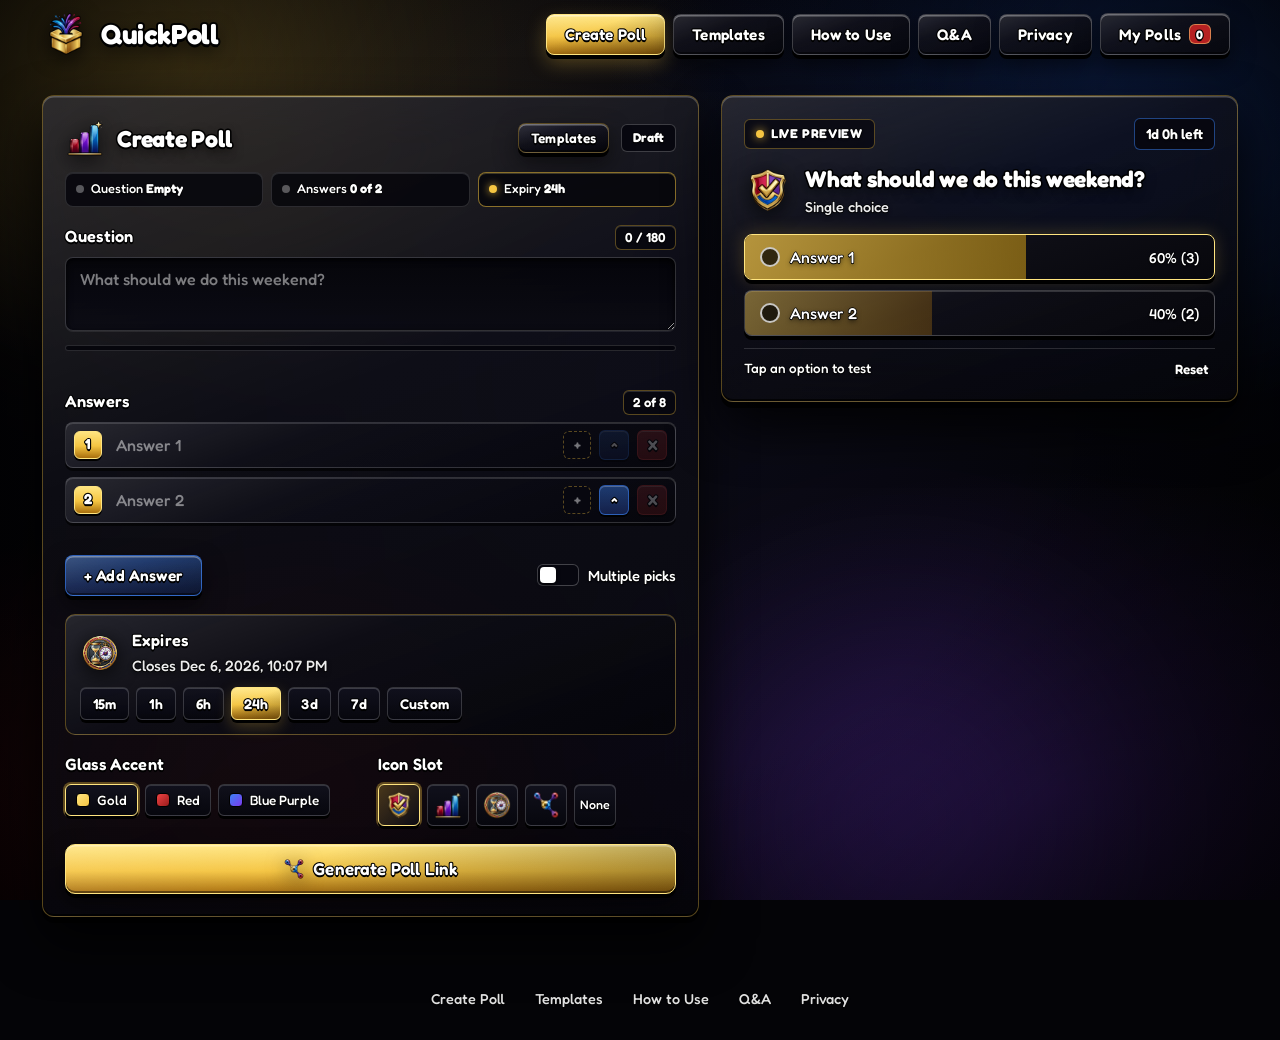
==== commit b5377994: "Add Poll Templates page, QR code sharing, real transparent social share icons, and 3D glass tilt Co-" ====
--- a/index.html
+++ b/index.html
@@ -4,14 +4,14 @@
   <meta charset="UTF-8" />
   <meta name="viewport" content="width=device-width, initial-scale=1.0" />
   <title>QuickPoll</title>
-  <meta name="description" content="Create polls with custom expiration timers and shareable links." />
+  <meta name="description" content="Create polls with custom expiration timers, QR codes, and shareable links." />
   <script async src="https://pagead2.googlesyndication.com/pagead/js/adsbygoogle.js?client=ca-pub-7516098019742511"
      crossorigin="anonymous"></script>
   <link rel="preconnect" href="https://fonts.googleapis.com" />
   <link rel="preconnect" href="https://fonts.gstatic.com" crossorigin />
   <link href="https://fonts.googleapis.com/css2?family=Fredoka:wght@400;500;600;700&display=swap" rel="stylesheet" />
-  <link rel="icon" type="image/png" href="assets/logo.png?v=20261125" />
-  <link rel="stylesheet" href="styles.css?v=20261125" />
+  <link rel="icon" type="image/png" href="assets/logo.png?v=20261126" />
+  <link rel="stylesheet" href="styles.css?v=20261126" />
 </head>
 <body class="theme-sovereign">
   <!-- Clean Luxury Obsidian Ambient Backdrop -->
@@ -38,6 +38,9 @@
       <nav class="header-actions desktop-nav" aria-label="Primary navigation">
         <button type="button" id="navCreateBtn" class="btn btn-nav stroke-btn active" data-page="create">
           Create Poll
+        </button>
+        <button type="button" id="navTemplatesBtn" class="btn btn-nav stroke-btn" data-page="templates">
+          Templates
         </button>
         <button type="button" id="navHowToBtn" class="btn btn-nav stroke-btn" data-page="how-to-use">
           How to Use
@@ -89,6 +92,9 @@
       <button type="button" class="btn btn-nav drawer-nav-btn stroke-btn active" data-page="create">
         Create Poll
       </button>
+      <button type="button" class="btn btn-nav drawer-nav-btn stroke-btn" data-page="templates">
+        Templates
+      </button>
       <button type="button" class="btn btn-nav drawer-nav-btn stroke-btn" data-page="how-to-use">
         How to Use
       </button>
@@ -124,6 +130,7 @@
             <div class="header-title-block">
               <h1 id="createHeading" class="card-title stroke-heading">Create Poll</h1>
             </div>
+            <button type="button" id="quickTemplatesLink" class="btn btn-dark btn-sm stroke-btn">Templates</button>
             <span id="overallReadinessBadge" class="readiness-chip stroke-subtle">Draft</span>
           </div>
 
@@ -300,6 +307,7 @@
             </div>
           </div>
 
+          <!-- SHARE CARD WITH QR + REAL SOCIAL ICONS -->
           <div id="shareResultCard" class="glass-card share-card hidden">
             <div class="card-header-row compact">
               <!-- ICON SLOT: Share Result Icon -->
@@ -307,7 +315,7 @@
                 <img src="assets/icon-share.png" alt="Share Icon" class="slot-img" />
               </div>
               <div>
-                <h3 class="card-title stroke-heading">Link Ready</h3>
+                <h3 class="card-title stroke-heading">Share Poll</h3>
               </div>
             </div>
 
@@ -316,13 +324,42 @@
               <button type="button" id="copyLinkBtn" class="btn btn-gold stroke-btn">Copy</button>
             </div>
 
-            <div class="share-action-buttons">
-              <button type="button" id="openPollPageBtn" class="btn btn-glass-purple stroke-btn">
-                Open Poll
-              </button>
-              <button type="button" id="nativeShareBtn" class="btn btn-dark stroke-btn">
-                Share
-              </button>
+            <div class="qr-share-layout">
+              <div class="qr-glass-frame">
+                <canvas id="shareQrCanvas" width="160" height="160" aria-label="Poll QR Code"></canvas>
+              </div>
+              <div class="qr-share-side">
+                <p class="card-desc stroke-body">Scan QR or share directly</p>
+                <div class="qr-btn-stack">
+                  <button type="button" id="downloadQrBtn" class="btn btn-dark btn-sm stroke-btn">Save QR</button>
+                  <button type="button" id="openPollPageBtn" class="btn btn-glass-purple btn-sm stroke-btn">Open Poll</button>
+                  <button type="button" id="nativeShareBtn" class="btn btn-glass-blue btn-sm stroke-btn">More</button>
+                </div>
+              </div>
+            </div>
+
+            <div class="social-share-section">
+              <span class="social-share-label stroke-subtle">Quick Social Share</span>
+              <div id="builderSocialShareRow" class="social-share-grid">
+                <button type="button" class="social-icon-btn" data-social="whatsapp" title="Share on WhatsApp" aria-label="Share on WhatsApp">
+                  <img src="assets/social-whatsapp.png" alt="WhatsApp" />
+                </button>
+                <button type="button" class="social-icon-btn" data-social="x" title="Share on X" aria-label="Share on X">
+                  <img src="assets/social-x.png" alt="X" />
+                </button>
+                <button type="button" class="social-icon-btn" data-social="facebook" title="Share on Facebook" aria-label="Share on Facebook">
+                  <img src="assets/social-facebook.png" alt="Facebook" />
+                </button>
+                <button type="button" class="social-icon-btn" data-social="telegram" title="Share on Telegram" aria-label="Share on Telegram">
+                  <img src="assets/social-telegram.png" alt="Telegram" />
+                </button>
+                <button type="button" class="social-icon-btn" data-social="reddit" title="Share on Reddit" aria-label="Share on Reddit">
+                  <img src="assets/social-reddit.png" alt="Reddit" />
+                </button>
+                <button type="button" class="social-icon-btn" data-social="discord" title="Copy for Discord" aria-label="Copy for Discord">
+                  <img src="assets/social-discord.png" alt="Discord" />
+                </button>
+              </div>
             </div>
           </div>
         </aside>
@@ -330,7 +367,30 @@
       </div>
     </section>
 
-    <!-- ==================== VIEW 2: HOW TO USE PAGE ==================== -->
+    <!-- ==================== VIEW 2: POLL TEMPLATES PAGE ==================== -->
+    <section id="templatesView" class="view-section" aria-labelledby="templatesHeading">
+      <div class="page-wide">
+        <div class="glass-card page-banner templates-banner">
+          <div class="icon-slot icon-slot-lg" data-icon-slot="templates-hero">
+            <img src="assets/icon-poll.png" alt="Templates" class="slot-img" />
+          </div>
+          <div class="banner-text-grow">
+            <h1 id="templatesHeading" class="page-title stroke-display">Poll Templates</h1>
+          </div>
+          <div id="templateFilterBar" class="preset-pills" role="group" aria-label="Template categories">
+            <button type="button" class="preset-pill stroke-btn active" data-category="all">All</button>
+            <button type="button" class="preset-pill stroke-btn" data-category="friends">Friends</button>
+            <button type="button" class="preset-pill stroke-btn" data-category="food">Food</button>
+            <button type="button" class="preset-pill stroke-btn" data-category="gaming">Gaming</button>
+            <button type="button" class="preset-pill stroke-btn" data-category="work">Work</button>
+          </div>
+        </div>
+
+        <div id="templatesGrid" class="templates-grid"></div>
+      </div>
+    </section>
+
+    <!-- ==================== VIEW 3: HOW TO USE PAGE ==================== -->
     <section id="howToView" class="view-section" aria-labelledby="howToHeading">
       <div class="page-narrow">
         <div class="glass-card page-banner">
@@ -352,7 +412,7 @@
             </div>
             <h2 class="card-title stroke-heading">Write Question &amp; Answers</h2>
             <p class="card-desc stroke-body">
-              Enter your question and 2 to 8 choices. Enable multiple picks if voters can choose more than one.
+              Enter your question or load a template. Add 2 to 8 answers and toggle multiple picks if needed.
             </p>
           </article>
 
@@ -365,7 +425,7 @@
             </div>
             <h2 class="card-title stroke-heading">Set Expiration</h2>
             <p class="card-desc stroke-body">
-              Choose a quick preset or custom date and time. Voting closes automatically when the clock finishes.
+              Pick a quick timer or custom date and time. Voting locks automatically when the countdown ends.
             </p>
           </article>
 
@@ -376,9 +436,9 @@
                 <img src="assets/icon-share.png" alt="Share" class="slot-img" />
               </div>
             </div>
-            <h2 class="card-title stroke-heading">Send the Link</h2>
+            <h2 class="card-title stroke-heading">Share Link or QR</h2>
             <p class="card-desc stroke-body">
-              Generate your unique poll URL and send it to friends. Opening the link loads that poll page.
+              Copy your unique link, save the QR code, or post straight to WhatsApp, X, Facebook, Telegram, Reddit, or Discord.
             </p>
           </article>
 
@@ -391,7 +451,7 @@
             </div>
             <h2 class="card-title stroke-heading">Track Results</h2>
             <p class="card-desc stroke-body">
-              Open My Polls anytime to revisit active or expired polls and copy their links again.
+              Visit My Polls anytime to reopen active or expired polls and share their links again.
             </p>
           </article>
         </div>
@@ -404,7 +464,7 @@
       </div>
     </section>
 
-    <!-- ==================== VIEW 3: QUESTIONS & ANSWERS PAGE ==================== -->
+    <!-- ==================== VIEW 4: QUESTIONS & ANSWERS PAGE ==================== -->
     <section id="qaView" class="view-section" aria-labelledby="qaHeading">
       <div class="page-narrow">
         <div class="glass-card page-banner">
@@ -425,7 +485,7 @@
               </button>
               <div class="faq-body">
                 <p class="stroke-body">
-                  No. You can create a poll, copy the link, and vote immediately without signing up.
+                  No. You can create a poll, generate its QR code, and vote immediately without signing up.
                 </p>
               </div>
             </div>
@@ -437,7 +497,7 @@
               </button>
               <div class="faq-body">
                 <p class="stroke-body">
-                  Every poll generates a unique shareable URL. Anyone opening that link sees your question, answers, and live countdown timer.
+                  Every poll generates a unique URL and QR code. Anyone opening it sees your question, answers, and live timer.
                 </p>
               </div>
             </div>
@@ -449,7 +509,7 @@
               </button>
               <div class="faq-body">
                 <p class="stroke-body">
-                  Once the timer reaches zero, voting locks automatically and the page shows final results.
+                  Once the timer reaches zero, voting locks automatically and the page displays final results.
                 </p>
               </div>
             </div>
@@ -461,7 +521,7 @@
               </button>
               <div class="faq-body">
                 <p class="stroke-body">
-                  Yes. Turn on Multiple picks before generating your poll link.
+                  Yes. Enable Multiple picks before generating your poll link.
                 </p>
               </div>
             </div>
@@ -485,7 +545,7 @@
               </button>
               <div class="faq-body">
                 <p class="stroke-body">
-                  Your poll history is saved in My Polls so you can reopen, copy, or delete polls anytime.
+                  Your poll history is saved in My Polls so you can reopen, share, or remove polls anytime.
                 </p>
               </div>
             </div>
@@ -500,7 +560,7 @@
       </div>
     </section>
 
-    <!-- ==================== VIEW 4: PRIVACY POLICY PAGE ==================== -->
+    <!-- ==================== VIEW 5: PRIVACY POLICY PAGE ==================== -->
     <section id="privacyView" class="view-section" aria-labelledby="privacyHeading">
       <div class="page-narrow">
         <div class="glass-card page-banner">
@@ -523,7 +583,7 @@
           <div class="policy-section">
             <h2 class="card-title stroke-heading">2. Shared Links</h2>
             <p class="stroke-body">
-              Anyone with a poll link can view its question, options, expiration time, and vote totals. Avoid placing private personal information inside polls.
+              Anyone with a poll link or QR code can view its question, options, expiration time, and vote totals. Avoid placing private personal information inside polls.
             </p>
           </div>
 
@@ -547,7 +607,7 @@
       </div>
     </section>
 
-    <!-- ==================== VIEW 5: UNIQUE POLL PAGE ==================== -->
+    <!-- ==================== VIEW 6: UNIQUE POLL PAGE ==================== -->
     <section id="pollView" class="view-section" aria-labelledby="activePollQuestion">
       <div class="poll-page-wrap">
         <div class="glass-card active-poll-card">
@@ -600,14 +660,48 @@
 
             <div class="footer-share-row">
               <button type="button" id="activeCopyLinkBtn" class="btn btn-glass-blue stroke-btn">Copy Link</button>
+              <button type="button" id="activeQrToggleBtn" class="btn btn-glass-purple stroke-btn">QR Code</button>
               <button type="button" id="backToBuilderBtn" class="btn btn-dark stroke-btn">Create Poll</button>
+            </div>
+          </div>
+
+          <!-- Active Poll QR & Quick Social Share -->
+          <div id="activeQrWrap" class="active-share-drawer hidden">
+            <div class="qr-share-layout">
+              <div class="qr-glass-frame">
+                <canvas id="activeQrCanvas" width="160" height="160" aria-label="Poll QR Code"></canvas>
+              </div>
+              <div class="qr-share-side">
+                <span class="social-share-label stroke-subtle">Share This Poll</span>
+                <div id="activeSocialShareRow" class="social-share-grid">
+                  <button type="button" class="social-icon-btn" data-social="whatsapp" title="Share on WhatsApp" aria-label="Share on WhatsApp">
+                    <img src="assets/social-whatsapp.png" alt="WhatsApp" />
+                  </button>
+                  <button type="button" class="social-icon-btn" data-social="x" title="Share on X" aria-label="Share on X">
+                    <img src="assets/social-x.png" alt="X" />
+                  </button>
+                  <button type="button" class="social-icon-btn" data-social="facebook" title="Share on Facebook" aria-label="Share on Facebook">
+                    <img src="assets/social-facebook.png" alt="Facebook" />
+                  </button>
+                  <button type="button" class="social-icon-btn" data-social="telegram" title="Share on Telegram" aria-label="Share on Telegram">
+                    <img src="assets/social-telegram.png" alt="Telegram" />
+                  </button>
+                  <button type="button" class="social-icon-btn" data-social="reddit" title="Share on Reddit" aria-label="Share on Reddit">
+                    <img src="assets/social-reddit.png" alt="Reddit" />
+                  </button>
+                  <button type="button" class="social-icon-btn" data-social="discord" title="Copy for Discord" aria-label="Copy for Discord">
+                    <img src="assets/social-discord.png" alt="Discord" />
+                  </button>
+                </div>
+                <button type="button" id="activeDownloadQrBtn" class="btn btn-dark btn-sm stroke-btn">Save QR</button>
+              </div>
             </div>
           </div>
         </div>
       </div>
     </section>
 
-    <!-- ==================== VIEW 6: MY POLLS PAGE ==================== -->
+    <!-- ==================== VIEW 7: MY POLLS PAGE ==================== -->
     <section id="savedView" class="view-section" aria-labelledby="savedHeading">
       <div class="glass-card saved-card">
         <div class="saved-header">
@@ -632,12 +726,14 @@
   <footer class="site-footer">
     <div class="footer-links">
       <button type="button" class="footer-nav-link stroke-subtle" data-page="create">Create Poll</button>
+      <button type="button" class="footer-nav-link stroke-subtle" data-page="templates">Templates</button>
       <button type="button" class="footer-nav-link stroke-subtle" data-page="how-to-use">How to Use</button>
       <button type="button" class="footer-nav-link stroke-subtle" data-page="qa">Q&amp;A</button>
       <button type="button" class="footer-nav-link stroke-subtle" data-page="privacy">Privacy</button>
     </div>
   </footer>
 
-  <script src="app.js?v=20261125"></script>
+  <script src="vendor-qr.js?v=20261126"></script>
+  <script src="app.js?v=20261126"></script>
 </body>
 </html>
--- a/styles.css
+++ b/styles.css
@@ -660,7 +660,7 @@
   align-items: start;
 }
 
-/* 3D Smoked Glass Card */
+/* 3D Smoked Glass Card with Interactive Tilt & Specular Shine */
 .glass-card {
   position: relative;
   border-radius: var(--radius-xl);
@@ -672,6 +672,31 @@
   box-shadow: var(--shadow-3d-glass);
   backdrop-filter: blur(26px) saturate(140%);
   -webkit-backdrop-filter: blur(26px) saturate(140%);
+  transform-style: preserve-3d;
+  transform: perspective(1100px) rotateX(var(--rx, 0deg)) rotateY(var(--ry, 0deg));
+  transition: transform 240ms cubic-bezier(0.22, 1, 0.36, 1), border-color var(--transition-fast);
+}
+
+.glass-card::before {
+  content: '';
+  position: absolute;
+  inset: 0;
+  border-radius: inherit;
+  background: radial-gradient(
+    400px circle at var(--mx, 50%) var(--my, 18%),
+    rgba(255, 229, 128, 0.14),
+    rgba(59, 130, 246, 0.05) 36%,
+    transparent 65%
+  );
+  opacity: var(--shine-opacity, 0);
+  transition: opacity 240ms ease;
+  pointer-events: none;
+  z-index: 1;
+}
+
+.glass-card > * {
+  position: relative;
+  z-index: 2;
 }
 
 .glass-card::after {
@@ -681,6 +706,7 @@
   height: 1px;
   background: linear-gradient(90deg, transparent, rgba(255, 229, 128, 0.55), transparent);
   pointer-events: none;
+  z-index: 2;
 }
 
 .card-header-row {
@@ -716,6 +742,19 @@
   display: flex;
   flex-direction: column;
   gap: 18px;
+}
+
+.page-wide {
+  max-width: 1120px;
+  margin: 0 auto;
+  display: flex;
+  flex-direction: column;
+  gap: 18px;
+}
+
+.banner-text-grow {
+  flex: 1;
+  min-width: 180px;
 }
 
 .page-banner {
@@ -1353,7 +1392,10 @@
 }
 
 .vote-option-btn.leading {
-  border-color: var(--gold);
+  border-color: var(--gold-light);
+  box-shadow:
+    0 4px 0 #000000,
+    0 0 18px rgba(245, 197, 66, 0.22);
 }
 
 .vote-option-btn:disabled {
@@ -1370,9 +1412,13 @@
   pointer-events: none;
 }
 
+.vote-option-btn.leading .vote-bar-fill {
+  background: linear-gradient(90deg, rgba(245, 197, 66, 0.9), rgba(212, 160, 23, 0.72));
+}
+
 .vote-option-btn.selected .vote-bar-fill,
 .vote-option-btn.leading .vote-bar-fill {
-  opacity: 0.72;
+  opacity: 0.76;
 }
 
 .vote-option-inner {
@@ -1467,17 +1513,193 @@
 .share-url-box {
   display: flex;
   gap: 8px;
-  margin-bottom: 10px;
+  margin-bottom: 14px;
 }
 
 .url-input {
   font-size: 0.86rem;
 }
 
-.share-action-buttons {
+.qr-share-layout {
+  display: flex;
+  align-items: center;
+  gap: 14px;
+  padding: 12px;
+  border-radius: var(--radius-lg);
+  background: rgba(7, 7, 14, 0.86);
+  border: 1.5px solid rgba(245, 197, 66, 0.3);
+  box-shadow: inset 0 1px 0 rgba(255, 255, 255, 0.12);
+}
+
+.qr-glass-frame {
+  flex-shrink: 0;
+  padding: 8px;
+  border-radius: var(--radius-md);
+  background: #ffffff;
+  border: 2px solid var(--gold-light);
+  box-shadow: 0 6px 16px rgba(0, 0, 0, 0.65);
+  line-height: 0;
+}
+
+.qr-glass-frame canvas {
+  width: 126px;
+  height: 126px;
+  display: block;
+  image-rendering: pixelated;
+}
+
+.qr-share-side {
+  flex: 1;
+  min-width: 0;
+  display: flex;
+  flex-direction: column;
+  gap: 9px;
+}
+
+.qr-btn-stack {
+  display: flex;
+  flex-wrap: wrap;
+  gap: 7px;
+}
+
+.social-share-section {
+  margin-top: 14px;
+  padding-top: 12px;
+  border-top: 1px solid rgba(255, 255, 255, 0.14);
+}
+
+.social-share-label {
+  display: block;
+  font-size: 0.86rem;
+  font-weight: 600;
+  margin-bottom: 9px;
+}
+
+.social-share-grid {
   display: grid;
-  grid-template-columns: 1fr 1fr;
-  gap: 9px;
+  grid-template-columns: repeat(6, minmax(0, 1fr));
+  gap: 8px;
+}
+
+.social-icon-btn {
+  display: inline-flex;
+  align-items: center;
+  justify-content: center;
+  height: 44px;
+  padding: 8px;
+  border-radius: var(--radius-md);
+  border: 1.5px solid rgba(255, 255, 255, 0.18);
+  background:
+    var(--grad-glass-top),
+    rgba(12, 12, 22, 0.92);
+  box-shadow:
+    0 3px 0 #000000,
+    inset 0 1px 0 rgba(255, 255, 255, 0.18);
+  cursor: pointer;
+  transition: transform var(--transition-juicy), border-color var(--transition-fast), box-shadow var(--transition-fast);
+}
+
+.social-icon-btn img {
+  width: 24px;
+  height: 24px;
+  object-fit: contain;
+  display: block;
+  background: transparent;
+}
+
+.social-icon-btn:hover {
+  transform: translateY(-3px) scale(1.04);
+  border-color: var(--gold-light);
+  box-shadow: 0 5px 0 #000000, 0 8px 18px rgba(245, 197, 66, 0.25);
+}
+
+.social-icon-btn[data-social="whatsapp"]:hover { border-color: #25d366; box-shadow: 0 5px 0 #000000, 0 8px 18px rgba(37, 211, 102, 0.3); }
+.social-icon-btn[data-social="x"]:hover { border-color: #ffffff; box-shadow: 0 5px 0 #000000, 0 8px 18px rgba(255, 255, 255, 0.24); }
+.social-icon-btn[data-social="facebook"]:hover { border-color: #1877f2; box-shadow: 0 5px 0 #000000, 0 8px 18px rgba(24, 119, 242, 0.34); }
+.social-icon-btn[data-social="telegram"]:hover { border-color: #26a5e4; box-shadow: 0 5px 0 #000000, 0 8px 18px rgba(38, 165, 228, 0.32); }
+.social-icon-btn[data-social="reddit"]:hover { border-color: #ff4500; box-shadow: 0 5px 0 #000000, 0 8px 18px rgba(255, 69, 0, 0.32); }
+.social-icon-btn[data-social="discord"]:hover { border-color: #5865f2; box-shadow: 0 5px 0 #000000, 0 8px 18px rgba(88, 101, 242, 0.34); }
+
+.social-icon-btn:active {
+  transform: translateY(1px);
+  box-shadow: 0 1px 0 #000000;
+}
+
+.active-share-drawer {
+  margin-top: 16px;
+  animation: pageSpringIn 280ms cubic-bezier(0.34, 1.56, 0.64, 1);
+}
+
+/* ==========================================================================
+   Poll Templates Page
+   ========================================================================== */
+
+.templates-grid {
+  display: grid;
+  grid-template-columns: repeat(auto-fill, minmax(280px, 1fr));
+  gap: 16px;
+}
+
+.template-card {
+  display: flex;
+  flex-direction: column;
+  justify-content: space-between;
+  gap: 12px;
+  padding: 18px;
+}
+
+.template-card-head {
+  display: flex;
+  align-items: center;
+  justify-content: space-between;
+  gap: 10px;
+}
+
+.template-cat-badge {
+  display: inline-flex;
+  align-items: center;
+  gap: 6px;
+  padding: 4px 10px;
+  border-radius: var(--radius-sm);
+  background: rgba(8, 8, 16, 0.9);
+  border: 1.5px solid rgba(245, 197, 66, 0.35);
+  font-size: 0.78rem;
+  font-weight: 700;
+  text-transform: uppercase;
+}
+
+.template-question {
+  margin: 0;
+  font-size: 1.18rem;
+  line-height: 1.22;
+}
+
+.template-options-preview {
+  display: flex;
+  flex-wrap: wrap;
+  gap: 6px;
+}
+
+.template-option-chip {
+  padding: 4px 9px;
+  border-radius: var(--radius-sm);
+  background: rgba(8, 8, 16, 0.88);
+  border: 1px solid rgba(255, 255, 255, 0.16);
+  font-size: 0.82rem;
+}
+
+.template-card-footer {
+  display: flex;
+  align-items: center;
+  justify-content: space-between;
+  gap: 10px;
+  padding-top: 8px;
+  border-top: 1px solid rgba(255, 255, 255, 0.12);
+}
+
+.template-meta-text {
+  font-size: 0.82rem;
+  opacity: 0.88;
 }
 
 /* ==========================================================================
@@ -1844,4 +2066,23 @@
   .share-url-box {
     flex-direction: column;
   }
-}
+
+  .qr-share-layout {
+    flex-direction: column;
+    text-align: center;
+  }
+
+  .qr-btn-stack {
+    justify-content: center;
+  }
+
+  .social-share-grid {
+    grid-template-columns: repeat(3, minmax(0, 1fr));
+  }
+}
+
+@media (prefers-reduced-motion: reduce) {
+  .glass-card {
+    transform: none !important;
+  }
+}
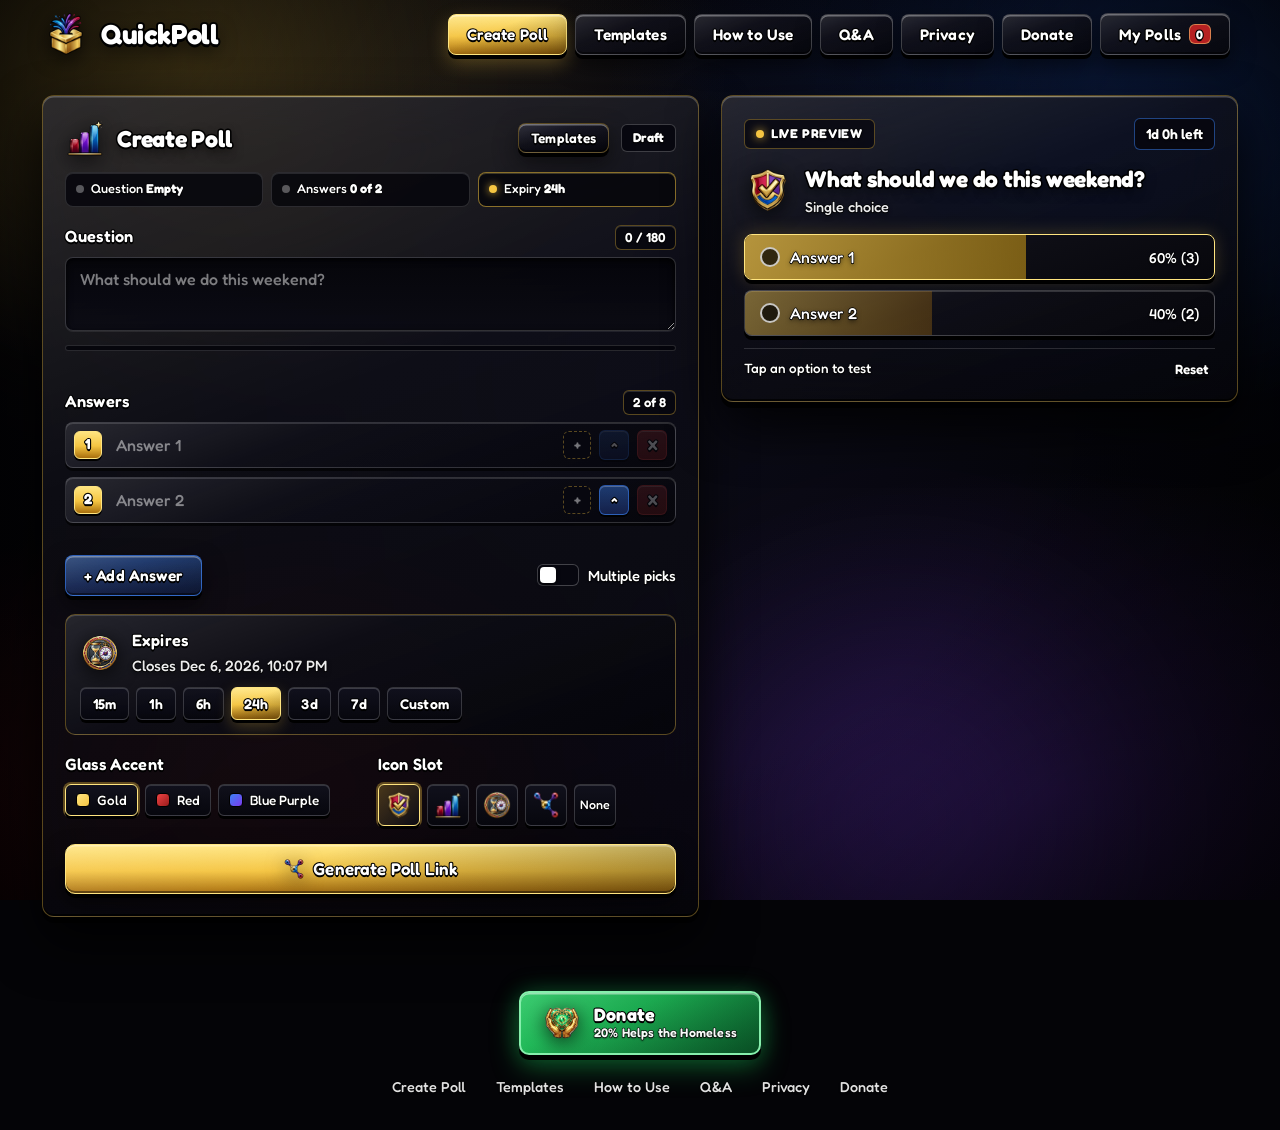
==== commit c74f1bcb: "Add standout green Donate footer CTA, custom donate icon, and Donations page with Stripe link & 20% " ====
--- a/index.html
+++ b/index.html
@@ -10,8 +10,8 @@
   <link rel="preconnect" href="https://fonts.googleapis.com" />
   <link rel="preconnect" href="https://fonts.gstatic.com" crossorigin />
   <link href="https://fonts.googleapis.com/css2?family=Fredoka:wght@400;500;600;700&display=swap" rel="stylesheet" />
-  <link rel="icon" type="image/png" href="assets/logo.png?v=20261126" />
-  <link rel="stylesheet" href="styles.css?v=20261126" />
+  <link rel="icon" type="image/png" href="assets/logo.png?v=20261127" />
+  <link rel="stylesheet" href="styles.css?v=20261127" />
 </head>
 <body class="theme-sovereign">
   <!-- Clean Luxury Obsidian Ambient Backdrop -->
@@ -50,6 +50,9 @@
         </button>
         <button type="button" id="navPrivacyBtn" class="btn btn-nav stroke-btn" data-page="privacy">
           Privacy
+        </button>
+        <button type="button" id="navDonateBtn" class="btn btn-nav stroke-btn" data-page="donate">
+          Donate
         </button>
         <button type="button" id="navSavedBtn" class="btn btn-nav stroke-btn" data-page="saved">
           My Polls <span id="savedCountBadge" class="count-pill">0</span>
@@ -104,6 +107,9 @@
       <button type="button" class="btn btn-nav drawer-nav-btn stroke-btn" data-page="privacy">
         Privacy
       </button>
+      <button type="button" class="btn btn-nav drawer-nav-btn stroke-btn" data-page="donate">
+        Donate
+      </button>
       <button type="button" class="btn btn-nav drawer-nav-btn stroke-btn" data-page="saved">
         My Polls <span id="mobileSavedCountBadge" class="count-pill">0</span>
       </button>
@@ -721,19 +727,143 @@
       </div>
     </section>
 
+    <!-- ==================== VIEW 8: DONATIONS & 20% HOMELESS PLEDGE ==================== -->
+    <section id="donateView" class="view-section" aria-labelledby="donateHeading">
+      <div class="page-narrow">
+        <div class="glass-card page-banner donate-hero-banner">
+          <div class="icon-slot icon-slot-xl" data-icon-slot="donate-hero">
+            <img src="assets/icon-donate.png" alt="Donate" class="slot-img" />
+          </div>
+          <div class="banner-text-grow">
+            <h1 id="donateHeading" class="page-title stroke-display">Donations</h1>
+            <p class="card-desc stroke-body">20% of every donation goes directly to helping the homeless.</p>
+          </div>
+          <span class="pledge-badge stroke-btn">20% Pledge</span>
+        </div>
+
+        <div class="donate-grid">
+          <article class="glass-card donate-info-card">
+            <h2 class="card-title stroke-heading">Where Your Donation Goes</h2>
+            <p class="stroke-body">
+              Donations help keep QuickPoll online and free for everyone. At the same time, we give 20% of every single donation straight back to people experiencing homelessness.
+            </p>
+            <div class="pledge-points">
+              <div class="pledge-point-row">
+                <span class="pledge-dot pledge-dot-green"></span>
+                <span class="stroke-body"><strong>20% Direct Aid:</strong> Hot meals, bottled water, warm clothes, and daily essentials handed out directly.</span>
+              </div>
+              <div class="pledge-point-row">
+                <span class="pledge-dot pledge-dot-gold"></span>
+                <span class="stroke-body"><strong>80% Site Support:</strong> Servers, domain hosting, and building new poll tools.</span>
+              </div>
+            </div>
+          </article>
+
+          <article class="glass-card donate-calc-card">
+            <h2 class="card-title stroke-heading">Live 20% Impact Preview</h2>
+            <div id="donatePresetRow" class="preset-pills" role="group" aria-label="Donation amounts">
+              <button type="button" class="preset-pill stroke-btn" data-amount="5">£5</button>
+              <button type="button" class="preset-pill stroke-btn active" data-amount="10">£10</button>
+              <button type="button" class="preset-pill stroke-btn" data-amount="20">£20</button>
+              <button type="button" class="preset-pill stroke-btn" data-amount="50">£50</button>
+            </div>
+
+            <div class="donate-custom-row">
+              <label for="donateCustomInput" class="field-label stroke-label">Custom Amount (£)</label>
+              <input id="donateCustomInput" type="number" min="1" step="1" value="10" class="field-input stroke-body" />
+            </div>
+
+            <div class="impact-breakdown-box">
+              <div class="impact-row">
+                <span class="stroke-subtle">20% For Homeless Food &amp; Supplies</span>
+                <strong id="donateHomelessShare" class="impact-highlight stroke-label">£2.00</strong>
+              </div>
+              <div class="impact-row">
+                <span class="stroke-subtle">80% Hosting &amp; Development</span>
+                <strong id="donateSiteShare" class="stroke-label">£8.00</strong>
+              </div>
+              <div class="impact-bar-track">
+                <div class="impact-bar-homeless"></div>
+              </div>
+            </div>
+
+            <a
+              id="donateCheckoutBtn"
+              href="https://buy.stripe.com/fZu6oB4LqgPVbJn8YqdQQ03"
+              target="_blank"
+              rel="noopener noreferrer"
+              class="btn btn-donate-green btn-lg stroke-btn"
+            >
+              <span class="icon-slot icon-slot-donate-btn" data-icon-slot="donate-cta">
+                <img src="assets/icon-donate.png" alt="" class="slot-img" />
+              </span>
+              <span class="donate-btn-text-group">
+                <span class="donate-btn-title stroke-btn">Donate Now</span>
+                <span class="donate-btn-sub stroke-subtle">20% Goes to Homeless Aid</span>
+              </span>
+            </a>
+          </article>
+        </div>
+
+        <div class="glass-card donate-videos-card">
+          <div class="card-header-row">
+            <div class="icon-slot icon-slot-md" data-icon-slot="donate-videos">
+              <img src="assets/icon-share.png" alt="Monthly Videos" class="slot-img" />
+            </div>
+            <div class="header-title-block">
+              <h2 class="card-title stroke-heading">End of Month Video Uploads</h2>
+              <p class="card-desc stroke-body">
+                At the end of each month, we upload videos here showing us giving food, drinks, and essentials to homeless people.
+              </p>
+            </div>
+          </div>
+
+          <div id="donateVideosGrid" class="donate-videos-grid">
+            <div class="video-slot-card">
+              <span class="video-status-pill stroke-subtle">Uploading End of Month</span>
+              <h3 class="saved-item-question stroke-heading">Monthly Outreach Video</h3>
+              <p class="card-desc stroke-body">
+                Video proof of food and supplies handed out from this month's 20% donation fund will appear here at the end of the month.
+              </p>
+            </div>
+            <div class="video-slot-card">
+              <span class="video-status-pill stroke-subtle">Community Food &amp; Essentials</span>
+              <h3 class="saved-item-question stroke-heading">Next Drop Slot</h3>
+              <p class="card-desc stroke-body">
+                Every monthly video upload includes receipts and footage showing donations reaching people directly.
+              </p>
+            </div>
+          </div>
+        </div>
+      </div>
+    </section>
+
   </main>
 
   <footer class="site-footer">
+    <div class="footer-donate-wrap">
+      <button type="button" id="footerDonateBtn" class="btn btn-donate-green btn-lg stroke-btn" data-page="donate">
+        <span class="icon-slot icon-slot-donate-btn" data-icon-slot="donate-footer">
+          <img src="assets/icon-donate.png" alt="Donate" class="slot-img" />
+        </span>
+        <span class="donate-btn-text-group">
+          <span class="donate-btn-title stroke-btn">Donate</span>
+          <span class="donate-btn-sub stroke-subtle">20% Helps the Homeless</span>
+        </span>
+      </button>
+    </div>
+
     <div class="footer-links">
       <button type="button" class="footer-nav-link stroke-subtle" data-page="create">Create Poll</button>
       <button type="button" class="footer-nav-link stroke-subtle" data-page="templates">Templates</button>
       <button type="button" class="footer-nav-link stroke-subtle" data-page="how-to-use">How to Use</button>
       <button type="button" class="footer-nav-link stroke-subtle" data-page="qa">Q&amp;A</button>
       <button type="button" class="footer-nav-link stroke-subtle" data-page="privacy">Privacy</button>
+      <button type="button" class="footer-nav-link stroke-subtle" data-page="donate">Donate</button>
     </div>
   </footer>
 
-  <script src="vendor-qr.js?v=20261126"></script>
-  <script src="app.js?v=20261126"></script>
+  <script src="vendor-qr.js?v=20261127"></script>
+  <script src="app.js?v=20261127"></script>
 </body>
 </html>
--- a/styles.css
+++ b/styles.css
@@ -1963,6 +1963,197 @@
 }
 
 /* ==========================================================================
+   Standout Emerald Green Donation Button & Donation Page
+   ========================================================================== */
+
+.btn-donate-green {
+  background:
+    var(--grad-glass-top),
+    linear-gradient(135deg, #22c55e 0%, #16a34a 52%, #0d7a38 100%);
+  border: 2px solid #86efac;
+  box-shadow:
+    0 5px 0 #000000,
+    0 12px 28px rgba(22, 163, 74, 0.45),
+    0 0 24px rgba(34, 197, 94, 0.28),
+    inset 0 1.5px 0 rgba(255, 255, 255, 0.48);
+  padding: 11px 22px;
+  gap: 13px;
+  border-radius: var(--radius-lg);
+}
+
+.btn-donate-green:hover {
+  transform: translateY(-3px) scale(1.02);
+  border-color: var(--gold-light);
+  box-shadow:
+    0 7px 0 #000000,
+    0 16px 34px rgba(34, 197, 94, 0.56),
+    0 0 30px rgba(245, 197, 66, 0.25),
+    inset 0 1.5px 0 rgba(255, 255, 255, 0.58);
+}
+
+.icon-slot-donate-btn {
+  width: 38px;
+  height: 38px;
+}
+
+.donate-btn-text-group {
+  display: flex;
+  flex-direction: column;
+  align-items: flex-start;
+  text-align: left;
+  line-height: 1.15;
+}
+
+.donate-btn-title {
+  font-size: 1.12rem;
+  font-weight: 700;
+}
+
+.donate-btn-sub {
+  font-size: 0.78rem;
+  font-weight: 600;
+  opacity: 0.96;
+}
+
+.footer-donate-wrap {
+  width: 100%;
+  display: flex;
+  justify-content: center;
+  margin-bottom: 14px;
+}
+
+.pledge-badge {
+  padding: 6px 14px;
+  border-radius: var(--radius-md);
+  background: linear-gradient(135deg, #22c55e, #15803d);
+  border: 1.5px solid #86efac;
+  box-shadow: 0 3px 0 #000000, 0 0 18px rgba(34, 197, 94, 0.35);
+  font-size: 0.9rem;
+  font-weight: 700;
+}
+
+.donate-grid {
+  display: grid;
+  grid-template-columns: repeat(2, minmax(0, 1fr));
+  gap: 18px;
+}
+
+.donate-info-card,
+.donate-calc-card {
+  display: flex;
+  flex-direction: column;
+  gap: 14px;
+}
+
+.pledge-points {
+  display: flex;
+  flex-direction: column;
+  gap: 10px;
+}
+
+.pledge-point-row {
+  display: flex;
+  align-items: flex-start;
+  gap: 10px;
+  padding: 10px 12px;
+  border-radius: var(--radius-md);
+  background: rgba(7, 7, 14, 0.85);
+  border: 1px solid rgba(255, 255, 255, 0.14);
+}
+
+.pledge-dot {
+  width: 10px;
+  height: 10px;
+  border-radius: 50%;
+  margin-top: 6px;
+  flex-shrink: 0;
+}
+
+.pledge-dot-green {
+  background: #22c55e;
+  box-shadow: 0 0 10px rgba(34, 197, 94, 0.9);
+}
+
+.pledge-dot-gold {
+  background: var(--gold);
+  box-shadow: 0 0 10px rgba(245, 197, 66, 0.9);
+}
+
+.donate-custom-row {
+  display: flex;
+  flex-direction: column;
+  gap: 6px;
+}
+
+.impact-breakdown-box {
+  display: flex;
+  flex-direction: column;
+  gap: 8px;
+  padding: 12px 14px;
+  border-radius: var(--radius-md);
+  background: rgba(7, 7, 14, 0.9);
+  border: 1.5px solid rgba(34, 197, 94, 0.38);
+}
+
+.impact-row {
+  display: flex;
+  align-items: center;
+  justify-content: space-between;
+  gap: 10px;
+  font-size: 0.9rem;
+}
+
+.impact-highlight {
+  color: #86efac;
+  font-size: 1.05rem;
+}
+
+.impact-bar-track {
+  width: 100%;
+  height: 8px;
+  border-radius: var(--radius-sm);
+  background: rgba(245, 197, 66, 0.25);
+  border: 1px solid rgba(255, 255, 255, 0.14);
+  overflow: hidden;
+}
+
+.impact-bar-homeless {
+  width: 20%;
+  height: 100%;
+  background: linear-gradient(90deg, #22c55e, #86efac);
+  box-shadow: 0 0 12px rgba(34, 197, 94, 0.8);
+}
+
+.donate-videos-grid {
+  display: grid;
+  grid-template-columns: repeat(auto-fit, minmax(250px, 1fr));
+  gap: 14px;
+}
+
+.video-slot-card {
+  display: flex;
+  flex-direction: column;
+  gap: 8px;
+  padding: 16px;
+  border-radius: var(--radius-lg);
+  background:
+    var(--grad-glass-top),
+    rgba(8, 8, 16, 0.9);
+  border: 1.5px dashed rgba(34, 197, 94, 0.45);
+  box-shadow: 0 4px 0 rgba(0, 0, 0, 0.65);
+}
+
+.video-status-pill {
+  align-self: flex-start;
+  padding: 4px 10px;
+  border-radius: var(--radius-sm);
+  background: rgba(22, 163, 74, 0.24);
+  border: 1px solid rgba(134, 239, 172, 0.5);
+  font-size: 0.78rem;
+  font-weight: 700;
+}
+
+/* ==========================================================================
    Toast & Footer
    ========================================================================== */
 
@@ -1992,9 +2183,11 @@
 .site-footer {
   position: relative;
   z-index: 10;
-  padding: 16px 22px 32px;
-  display: flex;
-  justify-content: center;
+  padding: 18px 22px 34px;
+  display: flex;
+  flex-direction: column;
+  align-items: center;
+  gap: 8px;
 }
 
 .footer-links {
@@ -2059,7 +2252,8 @@
 
   .live-status-strip,
   .style-row,
-  .share-action-buttons {
+  .share-action-buttons,
+  .donate-grid {
     grid-template-columns: 1fr;
   }
 
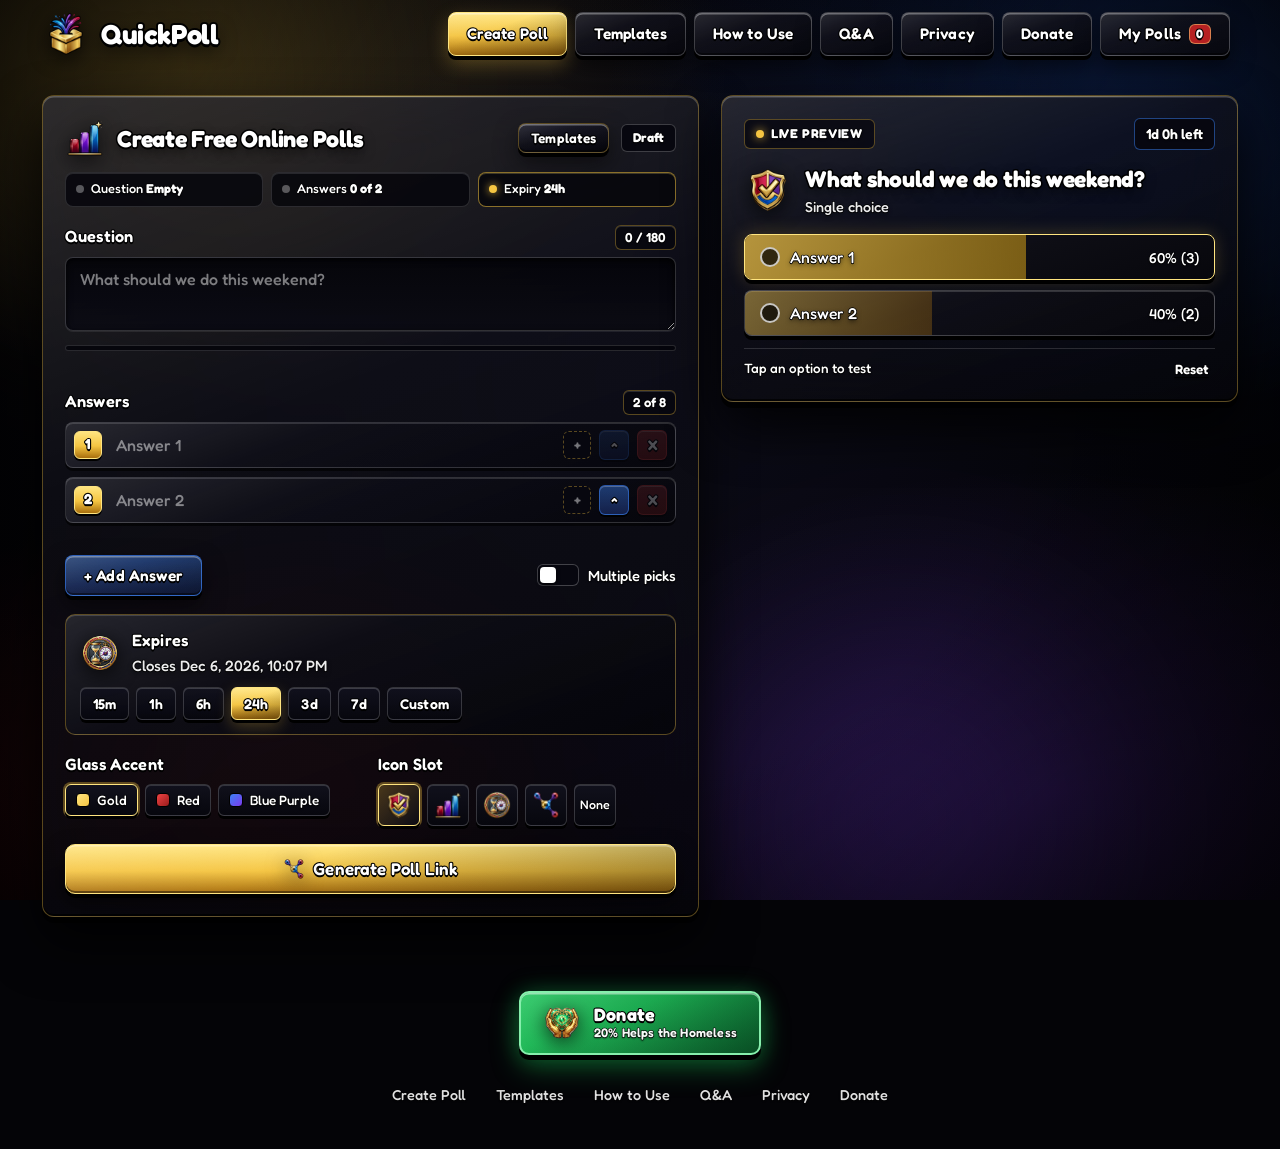
==== commit 17224793: "Optimize SEO to 100% with structured data, OG/Twitter meta, single H1 hierarchy, crawlable nav links" ====
--- a/index.html
+++ b/index.html
@@ -3,15 +3,114 @@
 <head>
   <meta charset="UTF-8" />
   <meta name="viewport" content="width=device-width, initial-scale=1.0" />
-  <title>QuickPoll</title>
-  <meta name="description" content="Create polls with custom expiration timers, QR codes, and shareable links." />
+  <title>QuickPoll | Free Online Poll Maker With Timers &amp; QR Codes</title>
+  <meta name="description" content="Create free online polls in seconds with custom countdown timers, QR codes, instant social sharing, and live results. No signup needed." />
+  <meta name="keywords" content="online poll maker, free poll generator, quick poll, countdown poll, qr code poll, live voting" />
+  <meta name="robots" content="index, follow, max-image-preview:large" />
+  <meta name="theme-color" content="#040407" />
+  <meta name="google-adsense-account" content="ca-pub-7516098019742511" />
+  <link rel="canonical" id="canonicalLink" href="./" />
+  <link rel="manifest" href="manifest.webmanifest" />
+  <link rel="apple-touch-icon" href="assets/logo.png" />
+
+  <!-- Open Graph -->
+  <meta property="og:type" content="website" />
+  <meta property="og:site_name" content="QuickPoll" />
+  <meta property="og:locale" content="en_GB" />
+  <meta property="og:title" content="QuickPoll | Free Online Poll Maker With Timers &amp; QR Codes" />
+  <meta property="og:description" content="Create free online polls in seconds with custom countdown timers, QR codes, instant social sharing, and live results. No signup needed." />
+  <meta property="og:image" content="assets/logo.png" />
+  <meta property="og:image:alt" content="QuickPoll Logo" />
+
+  <!-- Twitter Card -->
+  <meta name="twitter:card" content="summary" />
+  <meta name="twitter:title" content="QuickPoll | Free Online Poll Maker With Timers &amp; QR Codes" />
+  <meta name="twitter:description" content="Create free online polls in seconds with custom countdown timers, QR codes, instant social sharing, and live results. No signup needed." />
+  <meta name="twitter:image" content="assets/logo.png" />
+
   <script async src="https://pagead2.googlesyndication.com/pagead/js/adsbygoogle.js?client=ca-pub-7516098019742511"
      crossorigin="anonymous"></script>
+
+  <script type="application/ld+json">
+  {
+    "@context": "https://schema.org",
+    "@graph": [
+      {
+        "@type": "WebApplication",
+        "name": "QuickPoll",
+        "applicationCategory": "UtilitiesApplication",
+        "operatingSystem": "All",
+        "description": "Create free online polls in seconds with custom countdown timers, QR codes, instant social sharing, and live results. No signup needed.",
+        "offers": {
+          "@type": "Offer",
+          "price": "0",
+          "priceCurrency": "GBP"
+        }
+      },
+      {
+        "@type": "FAQPage",
+        "mainEntity": [
+          {
+            "@type": "Question",
+            "name": "Do I need an account to create or vote?",
+            "acceptedAnswer": {
+              "@type": "Answer",
+              "text": "No. You can create a poll, generate its QR code, and vote immediately without signing up."
+            }
+          },
+          {
+            "@type": "Question",
+            "name": "How do friends open and vote on my poll?",
+            "acceptedAnswer": {
+              "@type": "Answer",
+              "text": "Every poll generates a unique URL and QR code. Anyone opening it sees your question, answers, and live timer."
+            }
+          },
+          {
+            "@type": "Question",
+            "name": "What happens when a poll expires?",
+            "acceptedAnswer": {
+              "@type": "Answer",
+              "text": "Once the timer reaches zero, voting locks automatically and the page displays final results."
+            }
+          },
+          {
+            "@type": "Question",
+            "name": "Can voters select multiple answers?",
+            "acceptedAnswer": {
+              "@type": "Answer",
+              "text": "Yes. Enable Multiple picks before generating your poll link."
+            }
+          },
+          {
+            "@type": "Question",
+            "name": "Can someone vote twice from the same browser?",
+            "acceptedAnswer": {
+              "@type": "Answer",
+              "text": "Each browser remembers submitted votes per poll and locks voting afterward to prevent repeat picks."
+            }
+          },
+          {
+            "@type": "Question",
+            "name": "Where are my created polls stored?",
+            "acceptedAnswer": {
+              "@type": "Answer",
+              "text": "Your poll history is saved in My Polls so you can reopen, share, or remove polls anytime."
+            }
+          }
+        ]
+      }
+    ]
+  }
+  </script>
+
+  <link rel="preconnect" href="https://pagead2.googlesyndication.com" crossorigin />
+  <link rel="preconnect" href="https://googleads.g.doubleclick.net" crossorigin />
   <link rel="preconnect" href="https://fonts.googleapis.com" />
   <link rel="preconnect" href="https://fonts.gstatic.com" crossorigin />
   <link href="https://fonts.googleapis.com/css2?family=Fredoka:wght@400;500;600;700&display=swap" rel="stylesheet" />
-  <link rel="icon" type="image/png" href="assets/logo.png?v=20261127" />
-  <link rel="stylesheet" href="styles.css?v=20261127" />
+  <link rel="icon" type="image/png" href="assets/logo.png?v=20261129" />
+  <link rel="stylesheet" href="styles.css?v=20261129" />
 </head>
 <body class="theme-sovereign">
   <!-- Clean Luxury Obsidian Ambient Backdrop -->
@@ -29,34 +128,34 @@
       <a href="#create" id="brandHomeLink" class="brand-lockup" aria-label="QuickPoll Home">
         <!-- ICON SLOT: Brand Logo (transparent PNG) -->
         <span class="icon-slot icon-slot-logo" data-icon-slot="logo">
-          <img src="assets/logo.png" alt="QuickPoll Logo" class="slot-img" />
+          <img src="assets/logo.png" alt="QuickPoll Logo" width="48" height="48" class="slot-img" />
         </span>
         <span class="brand-title stroke-display">QuickPoll</span>
       </a>
 
-      <!-- Desktop Navigation -->
+      <!-- Desktop Navigation (Crawlable Anchor Links) -->
       <nav class="header-actions desktop-nav" aria-label="Primary navigation">
-        <button type="button" id="navCreateBtn" class="btn btn-nav stroke-btn active" data-page="create">
+        <a href="#create" id="navCreateBtn" class="btn btn-nav stroke-btn active" data-page="create">
           Create Poll
-        </button>
-        <button type="button" id="navTemplatesBtn" class="btn btn-nav stroke-btn" data-page="templates">
+        </a>
+        <a href="#templates" id="navTemplatesBtn" class="btn btn-nav stroke-btn" data-page="templates">
           Templates
-        </button>
-        <button type="button" id="navHowToBtn" class="btn btn-nav stroke-btn" data-page="how-to-use">
+        </a>
+        <a href="#how-to-use" id="navHowToBtn" class="btn btn-nav stroke-btn" data-page="how-to-use">
           How to Use
-        </button>
-        <button type="button" id="navQaBtn" class="btn btn-nav stroke-btn" data-page="qa">
+        </a>
+        <a href="#qa" id="navQaBtn" class="btn btn-nav stroke-btn" data-page="qa">
           Q&amp;A
-        </button>
-        <button type="button" id="navPrivacyBtn" class="btn btn-nav stroke-btn" data-page="privacy">
+        </a>
+        <a href="#privacy" id="navPrivacyBtn" class="btn btn-nav stroke-btn" data-page="privacy">
           Privacy
-        </button>
-        <button type="button" id="navDonateBtn" class="btn btn-nav stroke-btn" data-page="donate">
+        </a>
+        <a href="#donate" id="navDonateBtn" class="btn btn-nav stroke-btn" data-page="donate">
           Donate
-        </button>
-        <button type="button" id="navSavedBtn" class="btn btn-nav stroke-btn" data-page="saved">
+        </a>
+        <a href="#saved" id="navSavedBtn" class="btn btn-nav stroke-btn" data-page="saved">
           My Polls <span id="savedCountBadge" class="count-pill">0</span>
-        </button>
+        </a>
 
         <!-- ICON SLOT: Header Custom Badge (leave or place your own custom icon inside) -->
         <span class="icon-slot icon-slot-optional" data-icon-slot="custom-header" title="Custom icon slot">
@@ -70,7 +169,7 @@
           type="button"
           id="hamburgerBtn"
           class="hamburger-btn"
-          aria-label="Open menu"
+          aria-label="Open navigation menu"
           aria-expanded="false"
           aria-controls="mobileNavDrawer"
         >
@@ -87,32 +186,32 @@
   <aside id="mobileNavDrawer" class="mobile-drawer" aria-label="Mobile navigation" aria-hidden="true">
     <div class="drawer-head">
       <span class="drawer-title stroke-heading">Menu</span>
-      <button type="button" id="closeDrawerBtn" class="btn btn-dark btn-sm stroke-btn" aria-label="Close menu">
+      <button type="button" id="closeDrawerBtn" class="btn btn-dark btn-sm stroke-btn" aria-label="Close navigation menu">
         Close
       </button>
     </div>
-    <nav class="drawer-links">
-      <button type="button" class="btn btn-nav drawer-nav-btn stroke-btn active" data-page="create">
+    <nav class="drawer-links" aria-label="Drawer navigation">
+      <a href="#create" class="btn btn-nav drawer-nav-btn stroke-btn active" data-page="create">
         Create Poll
-      </button>
-      <button type="button" class="btn btn-nav drawer-nav-btn stroke-btn" data-page="templates">
+      </a>
+      <a href="#templates" class="btn btn-nav drawer-nav-btn stroke-btn" data-page="templates">
         Templates
-      </button>
-      <button type="button" class="btn btn-nav drawer-nav-btn stroke-btn" data-page="how-to-use">
+      </a>
+      <a href="#how-to-use" class="btn btn-nav drawer-nav-btn stroke-btn" data-page="how-to-use">
         How to Use
-      </button>
-      <button type="button" class="btn btn-nav drawer-nav-btn stroke-btn" data-page="qa">
+      </a>
+      <a href="#qa" class="btn btn-nav drawer-nav-btn stroke-btn" data-page="qa">
         Q&amp;A
-      </button>
-      <button type="button" class="btn btn-nav drawer-nav-btn stroke-btn" data-page="privacy">
+      </a>
+      <a href="#privacy" class="btn btn-nav drawer-nav-btn stroke-btn" data-page="privacy">
         Privacy
-      </button>
-      <button type="button" class="btn btn-nav drawer-nav-btn stroke-btn" data-page="donate">
+      </a>
+      <a href="#donate" class="btn btn-nav drawer-nav-btn stroke-btn" data-page="donate">
         Donate
-      </button>
-      <button type="button" class="btn btn-nav drawer-nav-btn stroke-btn" data-page="saved">
+      </a>
+      <a href="#saved" class="btn btn-nav drawer-nav-btn stroke-btn" data-page="saved">
         My Polls <span id="mobileSavedCountBadge" class="count-pill">0</span>
-      </button>
+      </a>
     </nav>
   </aside>
 
@@ -131,10 +230,10 @@
           <div class="card-header-row">
             <!-- ICON SLOT: Create Poll Icon -->
             <div class="icon-slot icon-slot-md" data-icon-slot="question">
-              <img src="assets/icon-poll.png" alt="Poll Icon" class="slot-img" />
+              <img src="assets/icon-poll.png" alt="Poll Icon" width="40" height="40" class="slot-img" />
             </div>
             <div class="header-title-block">
-              <h1 id="createHeading" class="card-title stroke-heading">Create Poll</h1>
+              <h1 id="createHeading" class="card-title stroke-heading">Create Free Online Polls</h1>
             </div>
             <button type="button" id="quickTemplatesLink" class="btn btn-dark btn-sm stroke-btn">Templates</button>
             <span id="overallReadinessBadge" class="readiness-chip stroke-subtle">Draft</span>
@@ -179,7 +278,7 @@
           <!-- Answers -->
           <div class="field-group">
             <div class="label-row">
-              <label class="field-label stroke-label">Answers</label>
+              <span class="field-label stroke-label">Answers</span>
               <span id="optionCountStatus" class="live-counter stroke-subtle">2 of 8</span>
             </div>
 
@@ -204,10 +303,10 @@
             <div class="card-header-row compact">
               <!-- ICON SLOT: Expiry Timer Icon -->
               <div class="icon-slot icon-slot-md" data-icon-slot="expiry">
-                <img src="assets/icon-timer.png" alt="Timer Icon" class="slot-img" />
+                <img src="assets/icon-timer.png" alt="Timer Icon" width="40" height="40" class="slot-img" />
               </div>
               <div>
-                <label class="field-label stroke-label">Expires</label>
+                <span class="field-label stroke-label">Expires</span>
                 <p id="expiryLiveSummary" class="card-desc stroke-body">In 24 hours</p>
               </div>
             </div>
@@ -251,16 +350,16 @@
               <span class="field-label stroke-label">Icon Slot</span>
               <div class="icon-picker-row" role="group" aria-label="Poll icon">
                 <button type="button" class="icon-pick-btn active" data-icon="assets/icon-vote.png" title="Vote Shield">
-                  <img src="assets/icon-vote.png" alt="Vote Shield" />
+                  <img src="assets/icon-vote.png" alt="Vote Shield" width="30" height="30" />
                 </button>
                 <button type="button" class="icon-pick-btn" data-icon="assets/icon-poll.png" title="Poll Bars">
-                  <img src="assets/icon-poll.png" alt="Poll Bars" />
+                  <img src="assets/icon-poll.png" alt="Poll Bars" width="30" height="30" />
                 </button>
                 <button type="button" class="icon-pick-btn" data-icon="assets/icon-timer.png" title="Timer">
-                  <img src="assets/icon-timer.png" alt="Timer" />
+                  <img src="assets/icon-timer.png" alt="Timer" width="30" height="30" />
                 </button>
                 <button type="button" class="icon-pick-btn" data-icon="assets/icon-share.png" title="Share Pulse">
-                  <img src="assets/icon-share.png" alt="Share Pulse" />
+                  <img src="assets/icon-share.png" alt="Share Pulse" width="30" height="30" />
                 </button>
                 <button type="button" class="icon-pick-btn icon-pick-empty" data-icon="" title="None">
                   <span class="stroke-subtle">None</span>
@@ -274,7 +373,7 @@
             <button type="submit" id="generatePollBtn" class="btn btn-gold btn-lg stroke-btn">
               <!-- ICON SLOT: Share CTA Icon -->
               <span class="icon-slot icon-slot-sm" data-icon-slot="share-cta">
-                <img src="assets/icon-share.png" alt="" class="slot-img" />
+                <img src="assets/icon-share.png" alt="Share Poll" width="22" height="22" class="slot-img" />
               </span>
               <span>Generate Poll Link</span>
             </button>
@@ -295,7 +394,7 @@
             <div class="poll-display-head">
               <!-- ICON SLOT: Preview Poll Icon -->
               <div id="previewIconSlot" class="icon-slot icon-slot-lg" data-icon-slot="preview-badge">
-                <img id="previewIconImg" src="assets/icon-vote.png" alt="Poll Badge Icon" class="slot-img" />
+                <img id="previewIconImg" src="assets/icon-vote.png" alt="Poll Badge Icon" width="48" height="48" class="slot-img" />
               </div>
               <div class="poll-head-text">
                 <h2 id="previewQuestion" class="poll-question stroke-heading">
@@ -318,7 +417,7 @@
             <div class="card-header-row compact">
               <!-- ICON SLOT: Share Result Icon -->
               <div class="icon-slot icon-slot-md" data-icon-slot="share-result">
-                <img src="assets/icon-share.png" alt="Share Icon" class="slot-img" />
+                <img src="assets/icon-share.png" alt="Share Icon" width="40" height="40" class="slot-img" />
               </div>
               <div>
                 <h3 class="card-title stroke-heading">Share Poll</h3>
@@ -326,7 +425,7 @@
             </div>
 
             <div class="share-url-box">
-              <input type="text" id="generatedUrlInput" class="field-input url-input stroke-body" readonly />
+              <input type="text" id="generatedUrlInput" class="field-input url-input stroke-body" aria-label="Generated poll URL" readonly />
               <button type="button" id="copyLinkBtn" class="btn btn-gold stroke-btn">Copy</button>
             </div>
 
@@ -339,7 +438,7 @@
                 <div class="qr-btn-stack">
                   <button type="button" id="downloadQrBtn" class="btn btn-dark btn-sm stroke-btn">Save QR</button>
                   <button type="button" id="openPollPageBtn" class="btn btn-glass-purple btn-sm stroke-btn">Open Poll</button>
-                  <button type="button" id="nativeShareBtn" class="btn btn-glass-blue btn-sm stroke-btn">More</button>
+                  <button type="button" id="nativeShareBtn" class="btn btn-glass-blue btn-sm stroke-btn">Share Link</button>
                 </div>
               </div>
             </div>
@@ -348,22 +447,22 @@
               <span class="social-share-label stroke-subtle">Quick Social Share</span>
               <div id="builderSocialShareRow" class="social-share-grid">
                 <button type="button" class="social-icon-btn" data-social="whatsapp" title="Share on WhatsApp" aria-label="Share on WhatsApp">
-                  <img src="assets/social-whatsapp.png" alt="WhatsApp" />
+                  <img src="assets/social-whatsapp.png" alt="WhatsApp" width="24" height="24" />
                 </button>
                 <button type="button" class="social-icon-btn" data-social="x" title="Share on X" aria-label="Share on X">
-                  <img src="assets/social-x.png" alt="X" />
+                  <img src="assets/social-x.png" alt="X" width="24" height="24" />
                 </button>
                 <button type="button" class="social-icon-btn" data-social="facebook" title="Share on Facebook" aria-label="Share on Facebook">
-                  <img src="assets/social-facebook.png" alt="Facebook" />
+                  <img src="assets/social-facebook.png" alt="Facebook" width="24" height="24" />
                 </button>
                 <button type="button" class="social-icon-btn" data-social="telegram" title="Share on Telegram" aria-label="Share on Telegram">
-                  <img src="assets/social-telegram.png" alt="Telegram" />
+                  <img src="assets/social-telegram.png" alt="Telegram" width="24" height="24" />
                 </button>
                 <button type="button" class="social-icon-btn" data-social="reddit" title="Share on Reddit" aria-label="Share on Reddit">
-                  <img src="assets/social-reddit.png" alt="Reddit" />
+                  <img src="assets/social-reddit.png" alt="Reddit" width="24" height="24" />
                 </button>
                 <button type="button" class="social-icon-btn" data-social="discord" title="Copy for Discord" aria-label="Copy for Discord">
-                  <img src="assets/social-discord.png" alt="Discord" />
+                  <img src="assets/social-discord.png" alt="Discord" width="24" height="24" />
                 </button>
               </div>
             </div>
@@ -378,10 +477,10 @@
       <div class="page-wide">
         <div class="glass-card page-banner templates-banner">
           <div class="icon-slot icon-slot-lg" data-icon-slot="templates-hero">
-            <img src="assets/icon-poll.png" alt="Templates" class="slot-img" />
+            <img src="assets/icon-poll.png" alt="Poll Templates" width="48" height="48" class="slot-img" />
           </div>
           <div class="banner-text-grow">
-            <h1 id="templatesHeading" class="page-title stroke-display">Poll Templates</h1>
+            <h2 id="templatesHeading" class="page-title stroke-display">Poll Templates</h2>
           </div>
           <div id="templateFilterBar" class="preset-pills" role="group" aria-label="Template categories">
             <button type="button" class="preset-pill stroke-btn active" data-category="all">All</button>
@@ -401,10 +500,10 @@
       <div class="page-narrow">
         <div class="glass-card page-banner">
           <div class="icon-slot icon-slot-lg" data-icon-slot="howto-hero">
-            <img src="assets/logo.png" alt="QuickPoll" class="slot-img" />
+            <img src="assets/logo.png" alt="QuickPoll Guide" width="48" height="48" class="slot-img" />
           </div>
           <div>
-            <h1 id="howToHeading" class="page-title stroke-display">How to Use</h1>
+            <h2 id="howToHeading" class="page-title stroke-display">How to Use</h2>
           </div>
         </div>
 
@@ -413,10 +512,10 @@
             <div class="howto-step-head">
               <span class="step-badge stroke-btn">01</span>
               <div class="icon-slot icon-slot-md" data-icon-slot="howto-1">
-                <img src="assets/icon-poll.png" alt="Question" class="slot-img" />
-              </div>
-            </div>
-            <h2 class="card-title stroke-heading">Write Question &amp; Answers</h2>
+                <img src="assets/icon-poll.png" alt="Write Poll Question" width="40" height="40" class="slot-img" />
+              </div>
+            </div>
+            <h3 class="card-title stroke-heading">Write Question &amp; Answers</h3>
             <p class="card-desc stroke-body">
               Enter your question or load a template. Add 2 to 8 answers and toggle multiple picks if needed.
             </p>
@@ -426,10 +525,10 @@
             <div class="howto-step-head">
               <span class="step-badge stroke-btn">02</span>
               <div class="icon-slot icon-slot-md" data-icon-slot="howto-2">
-                <img src="assets/icon-timer.png" alt="Timer" class="slot-img" />
-              </div>
-            </div>
-            <h2 class="card-title stroke-heading">Set Expiration</h2>
+                <img src="assets/icon-timer.png" alt="Set Poll Expiration" width="40" height="40" class="slot-img" />
+              </div>
+            </div>
+            <h3 class="card-title stroke-heading">Set Expiration</h3>
             <p class="card-desc stroke-body">
               Pick a quick timer or custom date and time. Voting locks automatically when the countdown ends.
             </p>
@@ -439,10 +538,10 @@
             <div class="howto-step-head">
               <span class="step-badge stroke-btn">03</span>
               <div class="icon-slot icon-slot-md" data-icon-slot="howto-3">
-                <img src="assets/icon-share.png" alt="Share" class="slot-img" />
-              </div>
-            </div>
-            <h2 class="card-title stroke-heading">Share Link or QR</h2>
+                <img src="assets/icon-share.png" alt="Share Poll Link or QR" width="40" height="40" class="slot-img" />
+              </div>
+            </div>
+            <h3 class="card-title stroke-heading">Share Link or QR</h3>
             <p class="card-desc stroke-body">
               Copy your unique link, save the QR code, or post straight to WhatsApp, X, Facebook, Telegram, Reddit, or Discord.
             </p>
@@ -452,10 +551,10 @@
             <div class="howto-step-head">
               <span class="step-badge stroke-btn">04</span>
               <div class="icon-slot icon-slot-md" data-icon-slot="howto-4">
-                <img src="assets/icon-vote.png" alt="Results" class="slot-img" />
-              </div>
-            </div>
-            <h2 class="card-title stroke-heading">Track Results</h2>
+                <img src="assets/icon-vote.png" alt="Track Poll Results" width="40" height="40" class="slot-img" />
+              </div>
+            </div>
+            <h3 class="card-title stroke-heading">Track Results</h3>
             <p class="card-desc stroke-body">
               Visit My Polls anytime to reopen active or expired polls and share their links again.
             </p>
@@ -475,10 +574,10 @@
       <div class="page-narrow">
         <div class="glass-card page-banner">
           <div class="icon-slot icon-slot-lg" data-icon-slot="qa-hero">
-            <img src="assets/icon-vote.png" alt="Q&A" class="slot-img" />
+            <img src="assets/icon-vote.png" alt="Questions and Answers" width="48" height="48" class="slot-img" />
           </div>
           <div>
-            <h1 id="qaHeading" class="page-title stroke-display">Questions &amp; Answers</h1>
+            <h2 id="qaHeading" class="page-title stroke-display">Questions &amp; Answers</h2>
           </div>
         </div>
 
@@ -571,40 +670,40 @@
       <div class="page-narrow">
         <div class="glass-card page-banner">
           <div class="icon-slot icon-slot-lg" data-icon-slot="privacy-hero">
-            <img src="assets/icon-timer.png" alt="Privacy" class="slot-img" />
+            <img src="assets/icon-timer.png" alt="Privacy Policy" width="48" height="48" class="slot-img" />
           </div>
           <div>
-            <h1 id="privacyHeading" class="page-title stroke-display">Privacy Policy</h1>
+            <h2 id="privacyHeading" class="page-title stroke-display">Privacy Policy</h2>
           </div>
         </div>
 
         <div class="glass-card policy-card">
           <div class="policy-section">
-            <h2 class="card-title stroke-heading">1. Poll Data &amp; Browser Storage</h2>
+            <h3 class="card-title stroke-heading">1. Poll Data &amp; Browser Storage</h3>
             <p class="stroke-body">
               QuickPoll does not require accounts, names, or email addresses. Polls you create are either carried inside the shareable URL or saved on the host server solely to display the poll and count anonymous votes. Your browser stores your created poll list and vote lock locally.
             </p>
           </div>
 
           <div class="policy-section">
-            <h2 class="card-title stroke-heading">2. Shared Links</h2>
+            <h3 class="card-title stroke-heading">2. Shared Links</h3>
             <p class="stroke-body">
               Anyone with a poll link or QR code can view its question, options, expiration time, and vote totals. Avoid placing private personal information inside polls.
             </p>
           </div>
 
           <div class="policy-section">
-            <h2 class="card-title stroke-heading">3. Cookies &amp; Google AdSense</h2>
+            <h3 class="card-title stroke-heading">3. Cookies &amp; Google AdSense</h3>
             <p class="stroke-body">
-              This site uses Google AdSense to display advertisements. Third party vendors, including Google, use cookies to serve ads based on prior visits to this website or other websites. Google's use of advertising cookies enables it and its partners to serve ads based on visits to this site and other sites on the Internet.
+              This site uses Google AdSense to serve advertisements. Third party vendors, including Google, use cookies to serve ads based on a visitor's prior visits to this website or other websites. Google's use of advertising cookies enables it and its partners to serve ads based on visits to this site and other sites across the Internet.
             </p>
             <p class="stroke-body">
-              Visitors may opt out of personalized advertising through Google Ads Settings at adssettings.google.com or at aboutads.info.
+              Visitors may opt out of personalized advertising through <a class="inline-policy-link" href="https://adssettings.google.com" target="_blank" rel="noopener noreferrer">Google Ads Settings</a> or at <a class="inline-policy-link" href="https://www.aboutads.info/choices/" target="_blank" rel="noopener noreferrer">aboutads.info</a>.
             </p>
           </div>
 
           <div class="policy-section">
-            <h2 class="card-title stroke-heading">4. Managing Data</h2>
+            <h3 class="card-title stroke-heading">4. Managing Data</h3>
             <p class="stroke-body">
               You can remove saved polls anytime from My Polls or clear your browser site data.
             </p>
@@ -626,7 +725,7 @@
             <div class="countdown-box" aria-live="off">
               <!-- ICON SLOT: Active Timer Icon -->
               <span class="icon-slot icon-slot-sm" data-icon-slot="active-timer">
-                <img src="assets/icon-timer.png" alt="" class="slot-img" />
+                <img src="assets/icon-timer.png" alt="Countdown Timer" width="22" height="22" class="slot-img" />
               </span>
               <span id="activeCountdownText" class="countdown-readout stroke-label">00h : 00m : 00s</span>
             </div>
@@ -635,10 +734,10 @@
           <div class="poll-display-head large">
             <!-- ICON SLOT: Active Poll Icon -->
             <div id="activePollIconSlot" class="icon-slot icon-slot-xl" data-icon-slot="active-poll-badge">
-              <img id="activePollIconImg" src="assets/icon-vote.png" alt="Poll Icon" class="slot-img" />
+              <img id="activePollIconImg" src="assets/icon-vote.png" alt="Poll Icon" width="60" height="60" class="slot-img" />
             </div>
             <div class="poll-head-text">
-              <h1 id="activePollQuestion" class="active-poll-title stroke-display">Loading poll...</h1>
+              <h2 id="activePollQuestion" class="active-poll-title stroke-display">Loading poll...</h2>
               <p id="activePollSubtitle" class="poll-meta stroke-body"></p>
             </div>
           </div>
@@ -649,7 +748,7 @@
             <button type="button" id="castVoteBtn" class="btn btn-gold btn-lg stroke-btn">
               <!-- ICON SLOT: Cast Vote Icon -->
               <span class="icon-slot icon-slot-sm" data-icon-slot="cast-vote">
-                <img src="assets/icon-vote.png" alt="" class="slot-img" />
+                <img src="assets/icon-vote.png" alt="Submit Vote" width="22" height="22" class="slot-img" />
               </span>
               <span>Submit Vote</span>
             </button>
@@ -681,22 +780,22 @@
                 <span class="social-share-label stroke-subtle">Share This Poll</span>
                 <div id="activeSocialShareRow" class="social-share-grid">
                   <button type="button" class="social-icon-btn" data-social="whatsapp" title="Share on WhatsApp" aria-label="Share on WhatsApp">
-                    <img src="assets/social-whatsapp.png" alt="WhatsApp" />
+                    <img src="assets/social-whatsapp.png" alt="WhatsApp" width="24" height="24" />
                   </button>
                   <button type="button" class="social-icon-btn" data-social="x" title="Share on X" aria-label="Share on X">
-                    <img src="assets/social-x.png" alt="X" />
+                    <img src="assets/social-x.png" alt="X" width="24" height="24" />
                   </button>
                   <button type="button" class="social-icon-btn" data-social="facebook" title="Share on Facebook" aria-label="Share on Facebook">
-                    <img src="assets/social-facebook.png" alt="Facebook" />
+                    <img src="assets/social-facebook.png" alt="Facebook" width="24" height="24" />
                   </button>
                   <button type="button" class="social-icon-btn" data-social="telegram" title="Share on Telegram" aria-label="Share on Telegram">
-                    <img src="assets/social-telegram.png" alt="Telegram" />
+                    <img src="assets/social-telegram.png" alt="Telegram" width="24" height="24" />
                   </button>
                   <button type="button" class="social-icon-btn" data-social="reddit" title="Share on Reddit" aria-label="Share on Reddit">
-                    <img src="assets/social-reddit.png" alt="Reddit" />
+                    <img src="assets/social-reddit.png" alt="Reddit" width="24" height="24" />
                   </button>
                   <button type="button" class="social-icon-btn" data-social="discord" title="Copy for Discord" aria-label="Copy for Discord">
-                    <img src="assets/social-discord.png" alt="Discord" />
+                    <img src="assets/social-discord.png" alt="Discord" width="24" height="24" />
                   </button>
                 </div>
                 <button type="button" id="activeDownloadQrBtn" class="btn btn-dark btn-sm stroke-btn">Save QR</button>
@@ -714,10 +813,10 @@
           <div class="card-header-row compact">
             <!-- ICON SLOT: Saved Polls Icon -->
             <div class="icon-slot icon-slot-md" data-icon-slot="saved-polls">
-              <img src="assets/icon-poll.png" alt="Saved Polls" class="slot-img" />
+              <img src="assets/icon-poll.png" alt="Saved Polls" width="40" height="40" class="slot-img" />
             </div>
             <div>
-              <h1 id="savedHeading" class="card-title stroke-heading">My Polls</h1>
+              <h2 id="savedHeading" class="card-title stroke-heading">My Polls</h2>
             </div>
           </div>
           <button type="button" id="savedBackBtn" class="btn btn-gold stroke-btn">+ New Poll</button>
@@ -732,10 +831,10 @@
       <div class="page-narrow">
         <div class="glass-card page-banner donate-hero-banner">
           <div class="icon-slot icon-slot-xl" data-icon-slot="donate-hero">
-            <img src="assets/icon-donate.png" alt="Donate" class="slot-img" />
+            <img src="assets/icon-donate.png" alt="Donate to QuickPoll" width="60" height="60" class="slot-img" />
           </div>
           <div class="banner-text-grow">
-            <h1 id="donateHeading" class="page-title stroke-display">Donations</h1>
+            <h2 id="donateHeading" class="page-title stroke-display">Donations</h2>
             <p class="card-desc stroke-body">20% of every donation goes directly to helping the homeless.</p>
           </div>
           <span class="pledge-badge stroke-btn">20% Pledge</span>
@@ -743,7 +842,7 @@
 
         <div class="donate-grid">
           <article class="glass-card donate-info-card">
-            <h2 class="card-title stroke-heading">Where Your Donation Goes</h2>
+            <h3 class="card-title stroke-heading">Where Your Donation Goes</h3>
             <p class="stroke-body">
               Donations help keep QuickPoll online and free for everyone. At the same time, we give 20% of every single donation straight back to people experiencing homelessness.
             </p>
@@ -760,7 +859,7 @@
           </article>
 
           <article class="glass-card donate-calc-card">
-            <h2 class="card-title stroke-heading">Live 20% Impact Preview</h2>
+            <h3 class="card-title stroke-heading">Live 20% Impact Preview</h3>
             <div id="donatePresetRow" class="preset-pills" role="group" aria-label="Donation amounts">
               <button type="button" class="preset-pill stroke-btn" data-amount="5">£5</button>
               <button type="button" class="preset-pill stroke-btn active" data-amount="10">£10</button>
@@ -795,7 +894,7 @@
               class="btn btn-donate-green btn-lg stroke-btn"
             >
               <span class="icon-slot icon-slot-donate-btn" data-icon-slot="donate-cta">
-                <img src="assets/icon-donate.png" alt="" class="slot-img" />
+                <img src="assets/icon-donate.png" alt="Donate Icon" width="38" height="38" class="slot-img" />
               </span>
               <span class="donate-btn-text-group">
                 <span class="donate-btn-title stroke-btn">Donate Now</span>
@@ -808,10 +907,10 @@
         <div class="glass-card donate-videos-card">
           <div class="card-header-row">
             <div class="icon-slot icon-slot-md" data-icon-slot="donate-videos">
-              <img src="assets/icon-share.png" alt="Monthly Videos" class="slot-img" />
+              <img src="assets/icon-share.png" alt="Monthly Outreach Videos" width="40" height="40" class="slot-img" />
             </div>
             <div class="header-title-block">
-              <h2 class="card-title stroke-heading">End of Month Video Uploads</h2>
+              <h3 class="card-title stroke-heading">End of Month Video Uploads</h3>
               <p class="card-desc stroke-body">
                 At the end of each month, we upload videos here showing us giving food, drinks, and essentials to homeless people.
               </p>
@@ -821,14 +920,14 @@
           <div id="donateVideosGrid" class="donate-videos-grid">
             <div class="video-slot-card">
               <span class="video-status-pill stroke-subtle">Uploading End of Month</span>
-              <h3 class="saved-item-question stroke-heading">Monthly Outreach Video</h3>
+              <h4 class="saved-item-question stroke-heading">Monthly Outreach Video</h4>
               <p class="card-desc stroke-body">
                 Video proof of food and supplies handed out from this month's 20% donation fund will appear here at the end of the month.
               </p>
             </div>
             <div class="video-slot-card">
               <span class="video-status-pill stroke-subtle">Community Food &amp; Essentials</span>
-              <h3 class="saved-item-question stroke-heading">Next Drop Slot</h3>
+              <h4 class="saved-item-question stroke-heading">Next Drop Slot</h4>
               <p class="card-desc stroke-body">
                 Every monthly video upload includes receipts and footage showing donations reaching people directly.
               </p>
@@ -842,28 +941,28 @@
 
   <footer class="site-footer">
     <div class="footer-donate-wrap">
-      <button type="button" id="footerDonateBtn" class="btn btn-donate-green btn-lg stroke-btn" data-page="donate">
+      <a href="#donate" id="footerDonateBtn" class="btn btn-donate-green btn-lg stroke-btn" data-page="donate">
         <span class="icon-slot icon-slot-donate-btn" data-icon-slot="donate-footer">
-          <img src="assets/icon-donate.png" alt="Donate" class="slot-img" />
+          <img src="assets/icon-donate.png" alt="Donate" width="38" height="38" class="slot-img" />
         </span>
         <span class="donate-btn-text-group">
           <span class="donate-btn-title stroke-btn">Donate</span>
           <span class="donate-btn-sub stroke-subtle">20% Helps the Homeless</span>
         </span>
-      </button>
+      </a>
     </div>
 
-    <div class="footer-links">
-      <button type="button" class="footer-nav-link stroke-subtle" data-page="create">Create Poll</button>
-      <button type="button" class="footer-nav-link stroke-subtle" data-page="templates">Templates</button>
-      <button type="button" class="footer-nav-link stroke-subtle" data-page="how-to-use">How to Use</button>
-      <button type="button" class="footer-nav-link stroke-subtle" data-page="qa">Q&amp;A</button>
-      <button type="button" class="footer-nav-link stroke-subtle" data-page="privacy">Privacy</button>
-      <button type="button" class="footer-nav-link stroke-subtle" data-page="donate">Donate</button>
-    </div>
+    <nav class="footer-links" aria-label="Footer navigation">
+      <a href="#create" class="footer-nav-link stroke-subtle" data-page="create">Create Poll</a>
+      <a href="#templates" class="footer-nav-link stroke-subtle" data-page="templates">Templates</a>
+      <a href="#how-to-use" class="footer-nav-link stroke-subtle" data-page="how-to-use">How to Use</a>
+      <a href="#qa" class="footer-nav-link stroke-subtle" data-page="qa">Q&amp;A</a>
+      <a href="#privacy" class="footer-nav-link stroke-subtle" data-page="privacy">Privacy</a>
+      <a href="#donate" class="footer-nav-link stroke-subtle" data-page="donate">Donate</a>
+    </nav>
   </footer>
 
-  <script src="vendor-qr.js?v=20261127"></script>
-  <script src="app.js?v=20261127"></script>
+  <script src="vendor-qr.js?v=20261129"></script>
+  <script src="app.js?v=20261129"></script>
 </body>
 </html>
--- a/styles.css
+++ b/styles.css
@@ -625,6 +625,7 @@
   position: relative;
   z-index: 10;
   max-width: 1240px;
+  min-height: calc(100vh - 220px);
   margin: 0 auto;
   padding: 26px 22px 56px;
 }
@@ -2201,6 +2202,11 @@
   border: none;
   background: none;
   font-size: 0.9rem;
+  text-decoration: none;
+  display: inline-flex;
+  align-items: center;
+  min-height: 38px;
+  padding: 4px 6px;
   cursor: pointer;
   opacity: 0.88;
   transition: opacity var(--transition-fast);
@@ -2275,6 +2281,26 @@
   }
 }
 
+.inline-policy-link {
+  color: var(--gold-light);
+  text-decoration: underline;
+  text-underline-offset: 3px;
+}
+
+.inline-policy-link:hover {
+  color: #ffffff;
+}
+
+/* Google AdSense Auto Ads Isolation */
+ins.adsbygoogle,
+.google-auto-placed {
+  -webkit-text-stroke: 0 !important;
+  text-shadow: none !important;
+  overflow: visible !important;
+  max-width: 100%;
+  margin: 14px auto;
+}
+
 @media (prefers-reduced-motion: reduce) {
   .glass-card {
     transform: none !important;
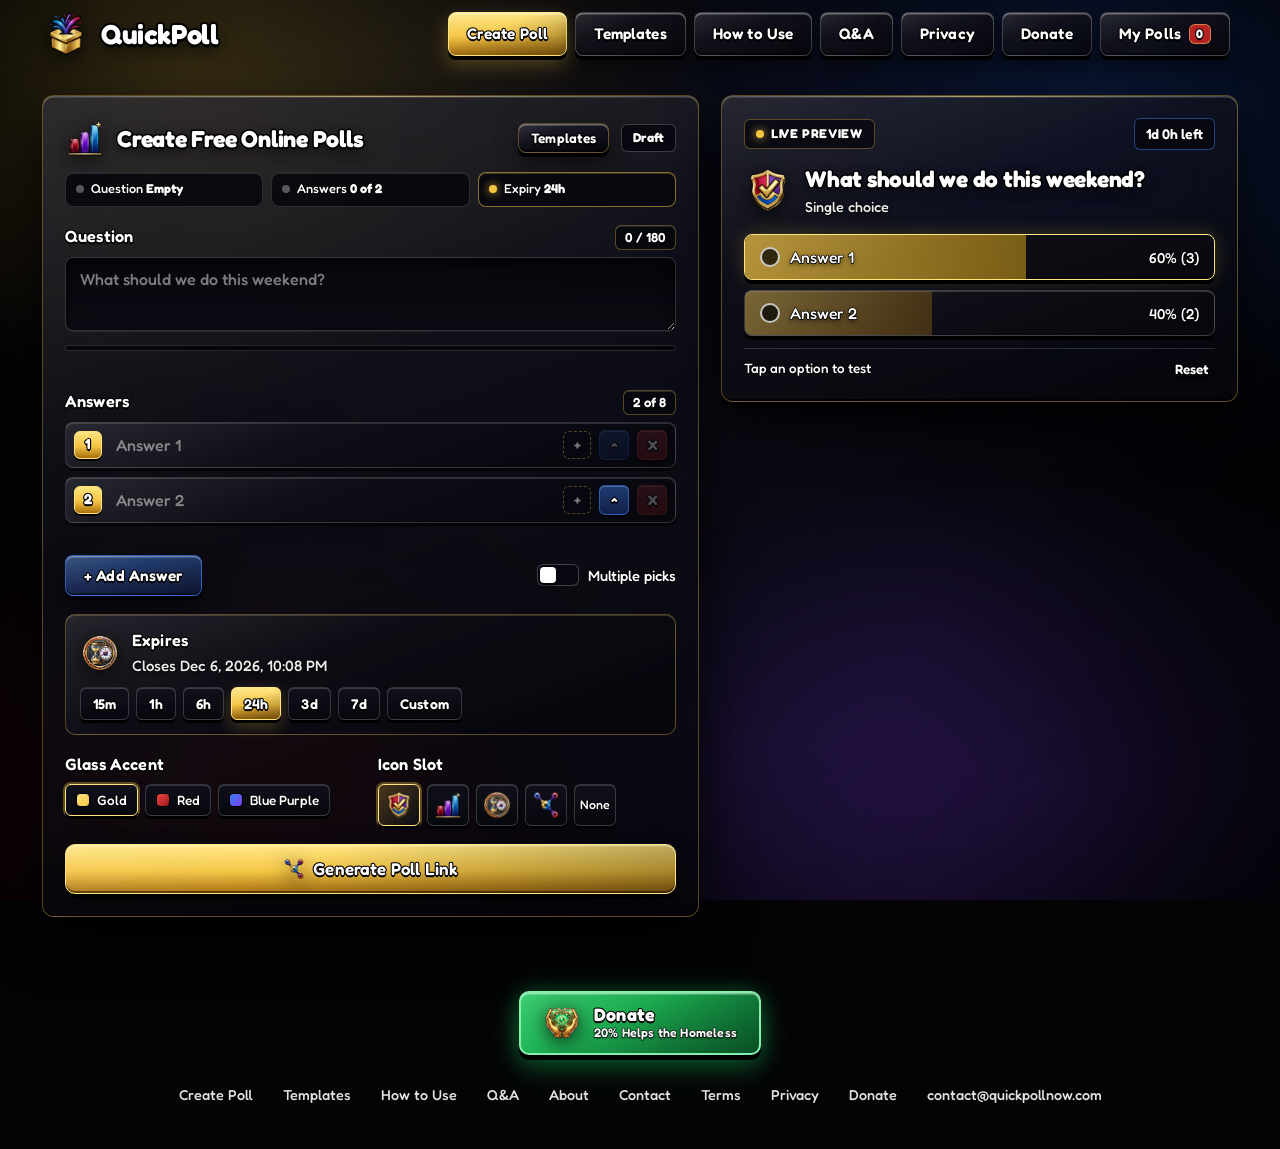
==== commit 84fa6c02: "Harden poll-api.php & .htaccess with animated clown decoy redirect and fix all 13 agent-readiness is" ====
--- a/index.html
+++ b/index.html
@@ -9,24 +9,25 @@
   <meta name="robots" content="index, follow, max-image-preview:large" />
   <meta name="theme-color" content="#040407" />
   <meta name="google-adsense-account" content="ca-pub-7516098019742511" />
-  <link rel="canonical" id="canonicalLink" href="./" />
+  <link rel="canonical" id="canonicalLink" href="https://quickpollnow.com/" />
   <link rel="manifest" href="manifest.webmanifest" />
   <link rel="apple-touch-icon" href="assets/logo.png" />
 
   <!-- Open Graph -->
   <meta property="og:type" content="website" />
+  <meta property="og:url" content="https://quickpollnow.com/" />
   <meta property="og:site_name" content="QuickPoll" />
   <meta property="og:locale" content="en_GB" />
   <meta property="og:title" content="QuickPoll | Free Online Poll Maker With Timers &amp; QR Codes" />
   <meta property="og:description" content="Create free online polls in seconds with custom countdown timers, QR codes, instant social sharing, and live results. No signup needed." />
-  <meta property="og:image" content="assets/logo.png" />
+  <meta property="og:image" content="https://quickpollnow.com/assets/logo.png" />
   <meta property="og:image:alt" content="QuickPoll Logo" />
 
   <!-- Twitter Card -->
   <meta name="twitter:card" content="summary" />
   <meta name="twitter:title" content="QuickPoll | Free Online Poll Maker With Timers &amp; QR Codes" />
   <meta name="twitter:description" content="Create free online polls in seconds with custom countdown timers, QR codes, instant social sharing, and live results. No signup needed." />
-  <meta name="twitter:image" content="assets/logo.png" />
+  <meta name="twitter:image" content="https://quickpollnow.com/assets/logo.png" />
 
   <script async src="https://pagead2.googlesyndication.com/pagead/js/adsbygoogle.js?client=ca-pub-7516098019742511"
      crossorigin="anonymous"></script>
@@ -36,16 +37,95 @@
     "@context": "https://schema.org",
     "@graph": [
       {
+        "@type": "Organization",
+        "@id": "https://quickpollnow.com/#organization",
+        "name": "QuickPoll",
+        "url": "https://quickpollnow.com/",
+        "logo": {
+          "@type": "ImageObject",
+          "url": "https://quickpollnow.com/assets/logo.png",
+          "width": 256,
+          "height": 256
+        },
+        "description": "Free instant online poll generator with expiration timers, QR codes, and a 20% homeless aid donation pledge.",
+        "email": "contact@quickpollnow.com",
+        "contactPoint": {
+          "@type": "ContactPoint",
+          "contactType": "customer support",
+          "email": "contact@quickpollnow.com",
+          "url": "https://quickpollnow.com/#contact",
+          "availableLanguage": ["English"]
+        },
+        "sameAs": [
+          "https://github.com/sack1978zack-cpu/QuickPoll",
+          "https://quickpollnow.com/"
+        ]
+      },
+      {
+        "@type": "WebSite",
+        "@id": "https://quickpollnow.com/#website",
+        "url": "https://quickpollnow.com/",
+        "name": "QuickPoll",
+        "publisher": { "@id": "https://quickpollnow.com/#organization" },
+        "inLanguage": "en"
+      },
+      {
         "@type": "WebApplication",
+        "@id": "https://quickpollnow.com/#webapp",
         "name": "QuickPoll",
+        "url": "https://quickpollnow.com/",
         "applicationCategory": "UtilitiesApplication",
         "operatingSystem": "All",
+        "publisher": { "@id": "https://quickpollnow.com/#organization" },
         "description": "Create free online polls in seconds with custom countdown timers, QR codes, instant social sharing, and live results. No signup needed.",
         "offers": {
           "@type": "Offer",
           "price": "0",
           "priceCurrency": "GBP"
         }
+      },
+      {
+        "@type": "Service",
+        "@id": "https://quickpollnow.com/#service",
+        "name": "Instant Online Polling & QR Voting",
+        "serviceType": "Online Poll Creation",
+        "provider": { "@id": "https://quickpollnow.com/#organization" },
+        "areaServed": "Worldwide",
+        "offers": {
+          "@type": "Offer",
+          "price": "0",
+          "priceCurrency": "GBP"
+        }
+      },
+      {
+        "@type": "HowTo",
+        "name": "How to Create and Share a QuickPoll",
+        "step": [
+          {
+            "@type": "HowToStep",
+            "position": 1,
+            "name": "Write Question & Answers",
+            "text": "Enter your question or load a template. Add 2 to 8 answers and toggle multiple picks if needed."
+          },
+          {
+            "@type": "HowToStep",
+            "position": 2,
+            "name": "Set Expiration",
+            "text": "Pick a quick timer or custom date and time. Voting locks automatically when the countdown ends."
+          },
+          {
+            "@type": "HowToStep",
+            "position": 3,
+            "name": "Share Link or QR",
+            "text": "Copy your unique link, save the QR code, or post straight to social apps."
+          },
+          {
+            "@type": "HowToStep",
+            "position": 4,
+            "name": "Track Results",
+            "text": "Visit My Polls anytime to reopen active or expired polls and share their links again."
+          }
+        ]
       },
       {
         "@type": "FAQPage",
@@ -99,6 +179,18 @@
             }
           }
         ]
+      },
+      {
+        "@type": "WebPage",
+        "@id": "https://quickpollnow.com/#donate",
+        "name": "QuickPoll Donations & 20% Homeless Aid Pledge",
+        "url": "https://quickpollnow.com/#donate",
+        "isPartOf": { "@id": "https://quickpollnow.com/#website" },
+        "potentialAction": {
+          "@type": "DonateAction",
+          "target": "https://buy.stripe.com/fZu6oB4LqgPVbJn8YqdQQ03",
+          "recipient": { "@id": "https://quickpollnow.com/#organization" }
+        }
       }
     ]
   }
@@ -109,8 +201,8 @@
   <link rel="preconnect" href="https://fonts.googleapis.com" />
   <link rel="preconnect" href="https://fonts.gstatic.com" crossorigin />
   <link href="https://fonts.googleapis.com/css2?family=Fredoka:wght@400;500;600;700&display=swap" rel="stylesheet" />
-  <link rel="icon" type="image/png" href="assets/logo.png?v=20261129" />
-  <link rel="stylesheet" href="styles.css?v=20261129" />
+  <link rel="icon" type="image/png" href="assets/logo.png?v=20261130" />
+  <link rel="stylesheet" href="styles.css?v=20261130" />
 </head>
 <body class="theme-sovereign">
   <!-- Clean Luxury Obsidian Ambient Backdrop -->
@@ -209,6 +301,15 @@
       <a href="#donate" class="btn btn-nav drawer-nav-btn stroke-btn" data-page="donate">
         Donate
       </a>
+      <a href="#about" class="btn btn-nav drawer-nav-btn stroke-btn" data-page="about">
+        About
+      </a>
+      <a href="#contact" class="btn btn-nav drawer-nav-btn stroke-btn" data-page="contact">
+        Contact
+      </a>
+      <a href="#terms" class="btn btn-nav drawer-nav-btn stroke-btn" data-page="terms">
+        Terms
+      </a>
       <a href="#saved" class="btn btn-nav drawer-nav-btn stroke-btn" data-page="saved">
         My Polls <span id="mobileSavedCountBadge" class="count-pill">0</span>
       </a>
@@ -226,7 +327,13 @@
       <div class="workspace-grid">
 
         <!-- LEFT: POLL FORM -->
-        <form id="pollForm" class="glass-card builder-card" novalidate>
+        <form
+          id="pollForm"
+          class="glass-card builder-card"
+          toolname="create_poll"
+          tooldescription="Create a new online poll with a question, 2 to 8 answer options, and an expiration timer"
+          novalidate
+        >
           <div class="card-header-row">
             <!-- ICON SLOT: Create Poll Icon -->
             <div class="icon-slot icon-slot-md" data-icon-slot="question">
@@ -937,6 +1044,93 @@
       </div>
     </section>
 
+    <!-- ==================== VIEW 9: ABOUT PAGE ==================== -->
+    <section id="aboutView" class="view-section" aria-labelledby="aboutHeading">
+      <div class="page-narrow">
+        <div class="glass-card page-banner">
+          <div class="icon-slot icon-slot-lg" data-icon-slot="about-hero">
+            <img src="assets/logo.png" alt="About QuickPoll" width="48" height="48" class="slot-img" />
+          </div>
+          <div>
+            <h2 id="aboutHeading" class="page-title stroke-display">About QuickPoll</h2>
+          </div>
+        </div>
+
+        <div class="glass-card policy-card">
+          <div class="policy-section">
+            <h3 class="card-title stroke-heading">Fast, Account Free Polling</h3>
+            <p class="stroke-body">
+              QuickPoll makes it effortless to ask a question, set a live countdown timer, and share a link or scannable QR code in seconds without requiring accounts or downloads.
+            </p>
+          </div>
+          <div class="policy-section">
+            <h3 class="card-title stroke-heading">Community Commitment</h3>
+            <p class="stroke-body">
+              20% of every donation sent through QuickPoll funds hot meals, bottled water, warm clothes, and everyday supplies for people experiencing homelessness, with outreach videos uploaded at the end of each month.
+            </p>
+          </div>
+        </div>
+      </div>
+    </section>
+
+    <!-- ==================== VIEW 10: CONTACT PAGE ==================== -->
+    <section id="contactView" class="view-section" aria-labelledby="contactHeading">
+      <div class="page-narrow">
+        <div class="glass-card page-banner">
+          <div class="icon-slot icon-slot-lg" data-icon-slot="contact-hero">
+            <img src="assets/icon-share.png" alt="Contact QuickPoll" width="48" height="48" class="slot-img" />
+          </div>
+          <div>
+            <h2 id="contactHeading" class="page-title stroke-display">Contact</h2>
+          </div>
+        </div>
+
+        <div class="glass-card policy-card">
+          <div class="policy-section">
+            <h3 class="card-title stroke-heading">Support &amp; Inquiries</h3>
+            <p class="stroke-body">
+              Need help with a poll, advertising inquiry, or donation update? Email us directly at <a class="inline-policy-link" href="mailto:contact@quickpollnow.com">contact@quickpollnow.com</a>.
+            </p>
+          </div>
+          <div class="policy-section">
+            <h3 class="card-title stroke-heading">Official Links</h3>
+            <p class="stroke-body">
+              Website: <a class="inline-policy-link" href="https://quickpollnow.com/">quickpollnow.com</a> · Source: <a class="inline-policy-link" href="https://github.com/sack1978zack-cpu/QuickPoll" target="_blank" rel="noopener noreferrer">GitHub Repository</a>
+            </p>
+          </div>
+        </div>
+      </div>
+    </section>
+
+    <!-- ==================== VIEW 11: TERMS OF USE PAGE ==================== -->
+    <section id="termsView" class="view-section" aria-labelledby="termsHeading">
+      <div class="page-narrow">
+        <div class="glass-card page-banner">
+          <div class="icon-slot icon-slot-lg" data-icon-slot="terms-hero">
+            <img src="assets/icon-vote.png" alt="Terms of Use" width="48" height="48" class="slot-img" />
+          </div>
+          <div>
+            <h2 id="termsHeading" class="page-title stroke-display">Terms of Use</h2>
+          </div>
+        </div>
+
+        <div class="glass-card policy-card">
+          <div class="policy-section">
+            <h3 class="card-title stroke-heading">1. Acceptable Use</h3>
+            <p class="stroke-body">
+              QuickPoll is provided free for lawful group polls, event planning, and community voting. Do not create polls containing unlawful, abusive, or misleading content, and do not attempt automated abuse of the polling API.
+            </p>
+          </div>
+          <div class="policy-section">
+            <h3 class="card-title stroke-heading">2. Poll Expiration &amp; Availability</h3>
+            <p class="stroke-body">
+              Polls expire automatically at the creator's selected time. QuickPoll is offered as is without uptime warranties.
+            </p>
+          </div>
+        </div>
+      </div>
+    </section>
+
   </main>
 
   <footer class="site-footer">
@@ -957,12 +1151,16 @@
       <a href="#templates" class="footer-nav-link stroke-subtle" data-page="templates">Templates</a>
       <a href="#how-to-use" class="footer-nav-link stroke-subtle" data-page="how-to-use">How to Use</a>
       <a href="#qa" class="footer-nav-link stroke-subtle" data-page="qa">Q&amp;A</a>
+      <a href="#about" class="footer-nav-link stroke-subtle" data-page="about">About</a>
+      <a href="#contact" class="footer-nav-link stroke-subtle" data-page="contact">Contact</a>
+      <a href="#terms" class="footer-nav-link stroke-subtle" data-page="terms">Terms</a>
       <a href="#privacy" class="footer-nav-link stroke-subtle" data-page="privacy">Privacy</a>
       <a href="#donate" class="footer-nav-link stroke-subtle" data-page="donate">Donate</a>
+      <a href="mailto:contact@quickpollnow.com" class="footer-nav-link stroke-subtle">contact@quickpollnow.com</a>
     </nav>
   </footer>
 
-  <script src="vendor-qr.js?v=20261129"></script>
-  <script src="app.js?v=20261129"></script>
+  <script src="vendor-qr.js?v=20261130"></script>
+  <script src="app.js?v=20261130"></script>
 </body>
 </html>
